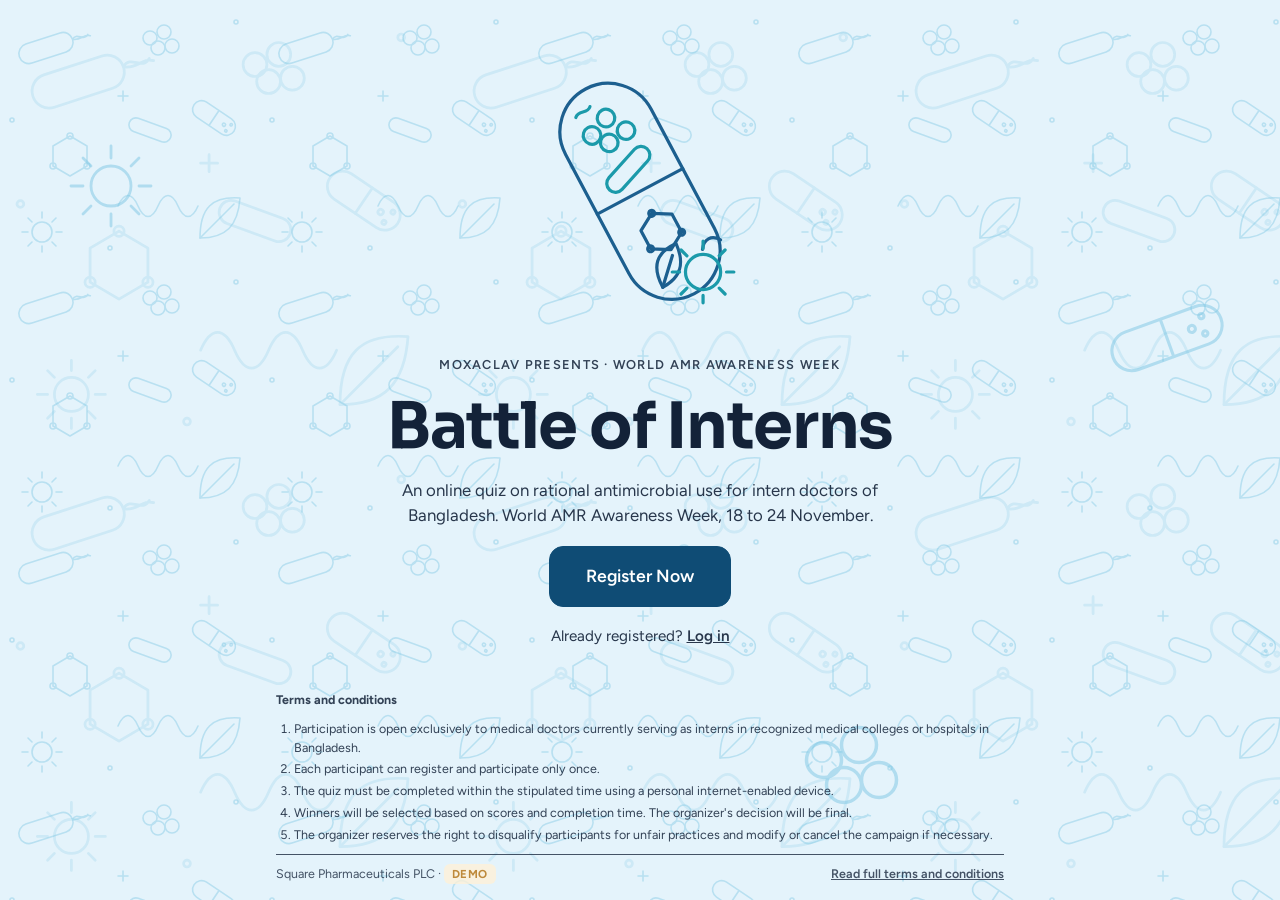
==== demo/battle-of-interns-demo.html @ b7316d2d "Portal v2: accounts with phone+password, splash screen with T&C, quiz open/schedule gating, study ma" ====
<!doctype html>
<html lang="en">
<head>
<meta charset="utf-8">
<meta name="viewport" content="width=device-width, initial-scale=1, viewport-fit=cover">
<meta name="robots" content="noindex">
<title>Battle of Interns (demo)</title>
<link rel="stylesheet" href="https://fonts.googleapis.com/css2?family=Sora:wght@600;700&family=Figtree:wght@400;500;600&display=swap">
<style>
/* Battle of Interns. Layout: one centred column (560px) for the quiz flow, a wider
   column (1100px) for admin. Clinical, quiet surfaces; one accent for actions. */
:root {
  --bg: #e4f3fb;
  --surface: #ffffff;
  --surface-2: #eaf2f8;
  --art: #7cc6e3;
  --art-2: #1c5f8f;
  --fg: #132238;
  --muted: #5d6b80;
  --line: #d3e0ea;
  --primary: #0f4c75;
  --primary-ink: #ffffff;
  --accent: #1b9aaa;
  --accent-soft: #dff4f6;
  --good: #1b7f4b;
  --good-soft: #e3f4ea;
  --warn: #b26a00;
  --warn-soft: #fff1d6;
  --bad: #b42323;
  --bad-soft: #fde8e8;
  --shadow: 0 1px 2px rgba(19, 34, 56, 0.06), 0 8px 24px rgba(19, 34, 56, 0.06);
  --font-display: "Sora", "Segoe UI", system-ui, sans-serif;
  --font-body: "Figtree", "Segoe UI", system-ui, sans-serif;
  --radius: 14px;
}
@media (prefers-color-scheme: dark) {
  :root:not([data-theme="light"]) {
    --bg: #0d1a26; --surface: #172131; --surface-2: #1f2b3d; --fg: #e7edf5; --muted: #9aa8bc; --art: #27516d; --art-2: #4fa3cf;
    --line: #2a3850; --primary: #3f8fc4; --primary-ink: #ffffff; --accent: #4fc3cf; --accent-soft: #15353b;
    --good: #4ccb86; --good-soft: #163626; --warn: #f0b24a; --warn-soft: #3a2a0d; --bad: #f08080; --bad-soft: #3d1a1a;
    --shadow: 0 1px 2px rgba(0,0,0,.4), 0 8px 24px rgba(0,0,0,.35);
    color-scheme: dark;
  }
}
:root[data-theme="dark"] {
  --bg: #0d1a26; --surface: #172131; --surface-2: #1f2b3d; --fg: #e7edf5; --muted: #9aa8bc; --art: #27516d; --art-2: #4fa3cf;
  --line: #2a3850; --primary: #3f8fc4; --primary-ink: #ffffff; --accent: #4fc3cf; --accent-soft: #15353b;
  --good: #4ccb86; --good-soft: #163626; --warn: #f0b24a; --warn-soft: #3a2a0d; --bad: #f08080; --bad-soft: #3d1a1a;
  --shadow: 0 1px 2px rgba(0,0,0,.4), 0 8px 24px rgba(0,0,0,.35);
  color-scheme: dark;
}

* { box-sizing: border-box; }
[hidden] { display: none !important; }
html, body { height: 100%; }
body {
  margin: 0; background: var(--bg); color: var(--fg);
  font-family: var(--font-body); font-size: 16px; line-height: 1.5;
  -webkit-font-smoothing: antialiased;
}
h1, h2, h3 { font-family: var(--font-display); line-height: 1.2; margin: 0; text-wrap: balance; letter-spacing: -0.01em; }
h1 { font-size: 1.75rem; font-weight: 700; }
h2 { font-size: 1.25rem; font-weight: 600; }
h3 { font-size: 1rem; font-weight: 600; }
p { margin: 0; }
a { color: var(--primary); }
button { font: inherit; }
:focus-visible { outline: 3px solid var(--accent); outline-offset: 2px; }
.num { font-variant-numeric: tabular-nums; }
.muted { color: var(--muted); }
.small { font-size: 0.875rem; }
.eyebrow { font-size: 0.75rem; text-transform: uppercase; letter-spacing: 0.08em; font-weight: 600; color: var(--muted); }

/* Background art: original line-art microbes and capsules, drifting slowly */
body.admin .bgart { opacity: .4; }
.bgart { position: fixed; inset: 0; z-index: 0; pointer-events: none; overflow: hidden; color: var(--art); }
.bgart > svg:first-child { width: 100%; height: 100%; display: block; }
.bgart .floater { position: absolute; width: 120px; height: 120px; opacity: .5; }
.bgart .f1 { left: 4%; top: 14%; }
.bgart .f2 { right: 3%; top: 32%; width: 150px; height: 100px; }
.bgart .f3 { left: 62%; top: 80%; width: 110px; height: 90px; }
.bgart .drift1 { animation: drift1 70s linear infinite; }
.bgart .drift2 { animation: drift2 110s linear infinite; transform-origin: 50% 50%; }
@keyframes drift1 { to { transform: translate(-260px, -260px); } }
@keyframes drift2 { from { transform: rotate(14deg) translate(0, 0); } to { transform: rotate(14deg) translate(442px, -442px); } }
.bgart .floater { animation: bob 9s ease-in-out infinite alternate; transform-origin: center; }
.bgart .floater.f2 { animation-duration: 13s; animation-delay: -4s; }
.bgart .floater.f3 { animation-duration: 11s; animation-delay: -7s; }
@keyframes bob { from { transform: translate(0, 0) rotate(-4deg); } to { transform: translate(14px, -22px) rotate(5deg); } }
@media (prefers-reduced-motion: reduce) { .bgart .drift1, .bgart .drift2, .bgart .floater { animation: none; } }
.topbar, .wrap, .footer, .toast, .modal-bg { position: relative; z-index: 1; }
.toast, .modal-bg { z-index: 50; }
.toast { position: fixed; }
.modal-bg { position: fixed; }

/* Shell */
.topbar {
  position: sticky;
  z-index: 5;
  background: color-mix(in srgb, var(--surface) 88%, transparent); backdrop-filter: blur(8px); -webkit-backdrop-filter: blur(8px); top: env(safe-area-inset-top, 0px); z-index: 5;
  background: var(--surface); border-bottom: 1px solid var(--line);
}
.topbar-in {
  max-width: 1100px; margin: 0 auto; padding: 12px 16px;
  display: flex; align-items: center; justify-content: space-between; gap: 12px;
}
.brand { display: flex; flex-direction: column; gap: 1px; min-width: 0; }
.brand-name { font-family: var(--font-display); font-weight: 700; font-size: 1.05rem; letter-spacing: -0.01em; }
.brand-sub { font-size: 0.72rem; color: var(--muted); letter-spacing: 0.06em; text-transform: uppercase; }
.topbar .pill { flex-shrink: 0; }
.wrap { max-width: 560px; margin: 0 auto; padding-block: 24px 48px; padding-inline: 16px; }
.wrap.wide { max-width: 1100px; }
.stack { display: flex; flex-direction: column; gap: 16px; }
.stack-sm { display: flex; flex-direction: column; gap: 8px; }
.row { display: flex; gap: 12px; align-items: center; flex-wrap: wrap; }
.row.between { justify-content: space-between; }
.row.end { justify-content: flex-end; }
.grow { flex: 1 1 auto; min-width: 0; }

.card { background: var(--surface); border: 1px solid var(--line); border-radius: var(--radius); padding: 20px; box-shadow: var(--shadow); }
.card.flat { box-shadow: none; }
.card.tint { background: var(--accent-soft); border-color: transparent; box-shadow: none; }

/* Buttons */
.btn {
  display: inline-flex; align-items: center; justify-content: center; gap: 8px;
  padding: 12px 18px; border-radius: 10px; border: 1px solid var(--line);
  background: var(--surface); color: var(--fg); font-weight: 600; cursor: pointer;
  text-decoration: none; min-height: 44px; transition: background .15s, transform .05s;
}
.btn:hover { background: var(--surface-2); }
.btn:active { transform: translateY(1px); }
.btn:disabled { opacity: .5; cursor: not-allowed; }
.btn.primary { background: var(--primary); border-color: var(--primary); color: var(--primary-ink); }
.btn.primary:hover { filter: brightness(1.08); background: var(--primary); }
.btn.danger { color: var(--bad); border-color: var(--bad); background: transparent; }
.btn.danger:hover { background: var(--bad-soft); }
.btn.ghost { border-color: transparent; background: transparent; }
.btn.ghost:hover { background: var(--surface-2); }
.btn.sm { padding: 7px 12px; min-height: 34px; font-size: 0.875rem; border-radius: 8px; }
.btn.block { width: 100%; }

/* Forms */
.field { display: flex; flex-direction: column; gap: 6px; }
.field label { font-weight: 600; font-size: 0.9rem; }
.field .hint { font-size: 0.8rem; color: var(--muted); }
.field .err { font-size: 0.8rem; color: var(--bad); }
.input, select.input, textarea.input {
  width: 100%; padding: 11px 12px; border-radius: 10px; border: 1px solid var(--line);
  background: var(--surface); color: var(--fg); font: inherit; min-height: 44px;
}
textarea.input { min-height: 88px; resize: vertical; }
.input:focus { border-color: var(--accent); outline: none; box-shadow: 0 0 0 3px var(--accent-soft); }
.field.invalid .input { border-color: var(--bad); }
.check { display: flex; gap: 10px; align-items: flex-start; font-size: 0.9rem; }
.check input { width: 18px; height: 18px; margin-top: 3px; flex-shrink: 0; }
.grid-2 { display: grid; grid-template-columns: repeat(2, minmax(0, 1fr)); gap: 12px; }
.grid-3 { display: grid; grid-template-columns: repeat(3, minmax(0, 1fr)); gap: 12px; }
.grid-4 { display: grid; grid-template-columns: repeat(4, minmax(0, 1fr)); gap: 12px; }
@media (max-width: 640px) { .grid-2, .grid-3, .grid-4 { grid-template-columns: 1fr 1fr; } .grid-2 { grid-template-columns: 1fr; } .card { padding: 16px; } }

/* Pills and alerts */
.pill { display: inline-flex; align-items: center; gap: 6px; padding: 4px 10px; border-radius: 999px; font-size: 0.78rem; font-weight: 600; background: var(--surface-2); color: var(--muted); white-space: nowrap; }
.pill.good { background: var(--good-soft); color: var(--good); }
.pill.warn { background: var(--warn-soft); color: var(--warn); }
.pill.bad { background: var(--bad-soft); color: var(--bad); }
.pill.accent { background: var(--accent-soft); color: var(--primary); }
.alert { padding: 12px 14px; border-radius: 10px; font-size: 0.9rem; border: 1px solid transparent; }
.alert.bad { background: var(--bad-soft); color: var(--bad); }
.alert.good { background: var(--good-soft); color: var(--good); }
.alert.warn { background: var(--warn-soft); color: var(--warn); }
.alert.info { background: var(--accent-soft); color: var(--fg); }

/* Welcome */
.hero { display: grid; grid-template-columns: 1fr 150px; gap: 16px; align-items: center; }
.hero-text { display: flex; flex-direction: column; gap: 10px; min-width: 0; }
.hero h1 { font-size: 2rem; }
.hero-art { width: 150px; max-width: 100%; color: var(--art-2); justify-self: end; }
.hero-art .acc { color: var(--accent); }
@media (max-width: 480px) { .hero { grid-template-columns: 1fr 104px; } .hero-art { width: 104px; } .hero h1 { font-size: 1.7rem; } }
.rules { display: grid; grid-template-columns: repeat(2, minmax(0, 1fr)); gap: 12px; }
.rule { background: var(--surface); border: 1px solid var(--line); border-radius: var(--radius); padding: 16px; display: flex; flex-direction: column; gap: 10px; box-shadow: var(--shadow); }
.rule b { font-family: var(--font-display); font-size: 0.95rem; }
.rule p { font-size: 0.85rem; color: var(--muted); line-height: 1.4; }
.rule-ic { width: 44px; height: 44px; border-radius: 12px; background: var(--accent-soft); color: var(--primary); display: grid; place-items: center; font-family: var(--font-display); font-weight: 700; font-size: 1rem; }
.rule-ic svg { width: 24px; height: 24px; }
@media (max-width: 360px) { .rules { grid-template-columns: 1fr; } }

/* Quiz */
.quiz-head { display: flex; align-items: center; justify-content: space-between; gap: 12px; }
.timer { font-family: var(--font-display); font-weight: 700; font-size: 1.5rem; letter-spacing: 0.02em; display: inline-flex; align-items: center; gap: 8px; }
.timer.warn { color: var(--warn); }
.timer.bad { color: var(--bad); }
.timer-dot { width: 8px; height: 8px; border-radius: 50%; background: currentColor; animation: blink 1s steps(2) infinite; }
@keyframes blink { 50% { opacity: 0.25; } }
@media (prefers-reduced-motion: reduce) { .timer-dot { animation: none; } }
.progress { height: 8px; border-radius: 999px; background: color-mix(in srgb, var(--surface) 70%, var(--line)); overflow: hidden; display: flex; }
.progress > i { display: block; height: 100%; background: var(--accent); width: 0; transition: width .3s; }
.progress > i.skip { background: var(--warn); opacity: .75; }
.progress-meta { display: flex; justify-content: space-between; font-size: 0.8rem; color: var(--muted); }
.qtext { font-size: 1.1rem; font-weight: 600; line-height: 1.45; }
.options { display: grid; gap: 10px; }
.opt {
  display: grid; grid-template-columns: 32px 1fr; gap: 12px; align-items: center; text-align: left;
  width: 100%; padding: 12px 14px; border-radius: 12px; border: 1.5px solid var(--line);
  background: var(--surface); color: var(--fg); cursor: pointer; font: inherit; line-height: 1.4;
}
.opt:hover { border-color: var(--accent); background: var(--accent-soft); }
.opt .key { width: 32px; height: 32px; border-radius: 8px; background: var(--surface-2); display: grid; place-items: center; font-family: var(--font-display); font-weight: 700; font-size: 0.85rem; }
.opt.selected { border-color: var(--primary); background: var(--accent-soft); }
.opt.selected .key { background: var(--primary); color: var(--primary-ink); }
.opt.correct { border-color: var(--good); background: var(--good-soft); }
.opt.correct .key { background: var(--good); color: #fff; }
.opt.wrong { border-color: var(--bad); background: var(--bad-soft); }
.opt.wrong .key { background: var(--bad); color: #fff; }
.opt[disabled] { cursor: default; }
.qnav { display: flex; gap: 10px; }
.qnav .btn { flex: 1; }

/* Result */
.score-tile { display: grid; grid-template-columns: auto 1fr; gap: 18px; align-items: center; }
.score-big { font-family: var(--font-display); font-size: 3rem; font-weight: 700; line-height: 1; }
.score-big small { font-size: 1.1rem; color: var(--muted); font-weight: 600; }
.stat-row { display: grid; grid-template-columns: repeat(4, 1fr); gap: 8px; }
.stat { background: var(--surface-2); border-radius: 10px; padding: 10px 4px; text-align: center; min-width: 0; }
.stat b { display: block; font-family: var(--font-display); font-size: 1.1rem; }
.stat span { font-size: 0.72rem; color: var(--muted); text-transform: uppercase; letter-spacing: 0.05em; }
.review { display: grid; gap: 12px; }
.review-item { border-left: 3px solid var(--bad); padding-left: 14px; display: grid; gap: 8px; }
.review-item.ok { border-left-color: var(--good); }
.review-item .explain { background: var(--surface-2); border-radius: 10px; padding: 10px 12px; font-size: 0.9rem; }
.tabs { display: flex; gap: 4px; border-bottom: 1px solid var(--line); overflow-x: auto; }
#addInst { flex-wrap: nowrap; }
.tab { padding: 10px 14px; border: 0; background: transparent; color: var(--muted); font-weight: 600; cursor: pointer; border-bottom: 2px solid transparent; margin-bottom: -1px; white-space: nowrap; }
.tab.active { color: var(--primary); border-bottom-color: var(--primary); }

/* Leaderboard */
.board { display: grid; gap: 6px; }
.board-row { display: grid; grid-template-columns: 40px 1fr auto; gap: 12px; align-items: center; padding: 10px 12px; border-radius: 10px; background: var(--surface); border: 1px solid var(--line); }
.board-row.me { border-color: var(--primary); background: var(--accent-soft); }
.board-row .rank { font-family: var(--font-display); font-weight: 700; color: var(--muted); }
.board-row.top .rank { color: var(--warn); }
.board-row .who { min-width: 0; }
.board-row .who b { display: block; overflow: hidden; text-overflow: ellipsis; white-space: nowrap; }
.board-row .who span { font-size: 0.78rem; color: var(--muted); }
.board-row .sc { text-align: right; }
.board-row .sc b { font-family: var(--font-display); font-size: 1.1rem; display: block; }
.board-row .sc span { font-size: 0.75rem; color: var(--muted); }

/* Tables (admin) */
.table-wrap { overflow-x: auto; border: 1px solid var(--line); border-radius: 10px; background: var(--surface); }
table { width: 100%; border-collapse: collapse; font-size: 0.875rem; }
th, td { padding: 10px 12px; text-align: left; border-bottom: 1px solid var(--line); vertical-align: top; }
th { font-size: 0.72rem; text-transform: uppercase; letter-spacing: 0.06em; color: var(--muted); background: var(--surface-2); white-space: nowrap; }
tr:last-child td { border-bottom: 0; }
td.actions { white-space: nowrap; }
.bar { height: 6px; background: var(--surface-2); border-radius: 999px; overflow: hidden; min-width: 80px; }
.bar > i { display: block; height: 100%; background: var(--good); }
.bar.low > i { background: var(--bad); }
.bar.mid > i { background: var(--warn); }
.kpi { background: var(--surface); border: 1px solid var(--line); border-radius: 12px; padding: 14px 16px; }
.kpi b { font-family: var(--font-display); font-size: 1.6rem; display: block; }
.kpi span { font-size: 0.78rem; color: var(--muted); }

/* Modal (in-page confirm) */
.modal-bg { position: fixed; inset: 0; background: rgba(10, 18, 30, 0.55); display: grid; place-items: center; z-index: 50; padding: 16px; }
.modal { background: var(--surface); border-radius: 16px; padding: 22px; max-width: 420px; width: 100%; box-shadow: var(--shadow); display: grid; gap: 14px; }
.toast { position: fixed; left: 50%; bottom: calc(20px + env(safe-area-inset-bottom, 0px)); transform: translateX(-50%); background: var(--fg); color: var(--bg); padding: 10px 16px; border-radius: 10px; font-size: 0.9rem; z-index: 60; max-width: calc(100% - 32px); }

.footer { text-align: center; font-size: 0.78rem; color: var(--muted); padding-top: 24px; }
.footer a { color: var(--muted); }
.demo-badge { font-size: 0.72rem; font-weight: 700; padding: 3px 8px; border-radius: 6px; background: var(--warn-soft); color: var(--warn); letter-spacing: .04em; }

/* ---------- Splash ---------- */
.splash { position: relative; min-height: calc(100vh - 0px); min-height: 100dvh; display: flex; flex-direction: column; color: var(--fg); }
.splash-bg { position: absolute; inset: 0; background-size: cover; background-position: center; z-index: 0; }
.splash-bg.has-image::after { content: ""; position: absolute; inset: 0; background: linear-gradient(180deg, rgba(8, 24, 40, 0.25) 0%, rgba(8, 24, 40, 0.62) 60%, rgba(8, 24, 40, 0.92) 100%); }
.splash.has-image { color: #ffffff; }
.splash-body { position: relative; z-index: 1; flex: 1; display: flex; flex-direction: column; justify-content: center; align-items: center; text-align: center; padding: 48px 16px 24px; gap: 18px; }
.splash-kicker { font-size: 0.8rem; letter-spacing: 0.1em; text-transform: uppercase; font-weight: 600; opacity: 0.85; }
.splash h1 { font-size: clamp(2.4rem, 8vw, 4rem); letter-spacing: -0.02em; line-height: 1.05; max-width: 14ch; }
.splash-sub { max-width: 44ch; opacity: 0.9; font-size: 1.05rem; }
.splash .btn.hero-cta { padding: 16px 36px; font-size: 1.1rem; border-radius: 14px; }
.splash.has-image .btn.hero-cta { background: #ffffff; color: #0f4c75; border-color: #ffffff; }
.splash-login { font-size: 0.95rem; opacity: 0.9; }
.splash-login a { color: inherit; font-weight: 600; }
.splash-art { width: min(220px, 50vw); color: var(--art-2); }
.splash.has-image .splash-art { color: #ffffff; opacity: 0.9; }
.splash-foot { position: relative; z-index: 1; padding: 16px 16px calc(16px + env(safe-area-inset-bottom, 0px)); font-size: 0.78rem; opacity: 0.85; display: grid; gap: 10px; max-width: 760px; margin: 0 auto; width: 100%; }
.splash-foot ol { margin: 0; padding-left: 18px; display: grid; gap: 3px; }
.splash-foot a { color: inherit; font-weight: 600; }
.splash-foot .foot-row { display: flex; justify-content: space-between; gap: 12px; flex-wrap: wrap; border-top: 1px solid currentColor; padding-top: 10px; opacity: 0.9; }

/* ---------- Banners ---------- */
.banner-top { position: relative; z-index: 1; max-width: 1100px; margin: 12px auto 0; padding-inline: 16px; }
.banner-top img { display: block; width: 100%; height: auto; border-radius: 12px; box-shadow: var(--shadow); }
.popup-bg { position: fixed; inset: 0; background: rgba(8, 18, 30, 0.7); z-index: 70; display: grid; place-items: center; padding: 16px; }
.popup { position: relative; max-width: 560px; width: 100%; }
.popup img { display: block; width: 100%; height: auto; border-radius: 16px; box-shadow: 0 20px 60px rgba(0,0,0,.45); }
.popup-close { position: absolute; top: -12px; right: -12px; width: 40px; height: 40px; border-radius: 50%; border: 0; background: #ffffff; color: #132238; font-size: 1.3rem; font-weight: 700; cursor: pointer; box-shadow: 0 4px 14px rgba(0,0,0,.35); display: grid; place-items: center; }
.popup-timer { position: absolute; left: 12px; bottom: 12px; font-size: 0.72rem; background: rgba(0,0,0,.55); color: #fff; padding: 3px 8px; border-radius: 999px; }

/* ---------- Home / dashboard ---------- */
.home-head { display: flex; justify-content: space-between; align-items: flex-start; gap: 12px; }
.home-head h1 { font-size: 1.6rem; }
.quiz-card { display: grid; gap: 14px; }
.quiz-card .state { display: flex; align-items: center; gap: 10px; }
.state-dot { width: 10px; height: 10px; border-radius: 50%; background: var(--muted); flex-shrink: 0; }
.state-dot.open { background: var(--good); box-shadow: 0 0 0 4px var(--good-soft); }
.state-dot.scheduled { background: var(--warn); }
.state-dot.closed { background: var(--bad); }
.countdown { display: flex; gap: 8px; }
.countdown .cd { background: var(--surface-2); border-radius: 10px; padding: 8px 10px; min-width: 62px; text-align: center; }
.countdown .cd b { display: block; font-family: var(--font-display); font-size: 1.4rem; line-height: 1.1; }
.countdown .cd span { font-size: 0.68rem; text-transform: uppercase; letter-spacing: 0.06em; color: var(--muted); }
.materials { display: grid; gap: 10px; }
.material { display: grid; grid-template-columns: 44px 1fr auto; gap: 12px; align-items: center; padding: 12px 14px; border-radius: 12px; background: var(--surface); border: 1px solid var(--line); text-decoration: none; color: inherit; }
.material:hover { border-color: var(--accent); }
.material .ic { width: 44px; height: 44px; border-radius: 10px; display: grid; place-items: center; font-family: var(--font-display); font-weight: 700; font-size: 0.7rem; letter-spacing: 0.04em; background: var(--accent-soft); color: var(--primary); }
.material .ic.pdf { background: var(--bad-soft); color: var(--bad); }
.material .ic.xlsx, .material .ic.xls { background: var(--good-soft); color: var(--good); }
.material .t { min-width: 0; }
.material .t b { display: block; font-size: 0.95rem; line-height: 1.3; }
.material .t span { font-size: 0.8rem; color: var(--muted); display: block; }
.material .go { font-size: 0.8rem; color: var(--primary); font-weight: 600; white-space: nowrap; }
.terms-body { white-space: pre-line; font-size: 0.92rem; line-height: 1.55; }
.pw-wrap { position: relative; }
.pw-wrap .input { padding-right: 64px; }
.pw-toggle { position: absolute; right: 8px; top: 50%; transform: translateY(-50%); border: 0; background: transparent; color: var(--primary); font-weight: 600; font-size: 0.8rem; cursor: pointer; padding: 6px; }
.img-preview { max-width: 100%; max-height: 160px; border-radius: 10px; border: 1px solid var(--line); display: block; }
.radio-row { display: flex; gap: 16px; flex-wrap: wrap; }
.radio-row label { display: flex; gap: 8px; align-items: center; font-size: 0.92rem; }
.drag-handle { cursor: grab; color: var(--muted); user-select: none; }
.mono { font-family: ui-monospace, SFMono-Regular, Menlo, monospace; font-size: 0.85em; }
.user-chip { display: flex; gap: 8px; align-items: center; flex-wrap: nowrap; flex-shrink: 0; }
@media (max-width: 480px) { .user-chip .pill { display: none; } }

</style>
</head>
<body>
<div id="app"><main class="wrap"><div class="card"><p class="muted">Loading the quiz...</p></div></main></div>
<script>window.BOI_ASSET_BASE = "https://squaregroupdm.github.io/BattleofInterns/public/";window.BOI_SEED_QUESTIONS = [{"text": "Amoxicillin belongs to which WHO AWaRe group?", "options": {"A": "Watch", "B": "Access", "C": "Reserve", "D": "Not recommended"}, "correct": "B", "explanation": "Amoxicillin (penicillin, ATC J01CA04) is an Access antibiotic: wide activity against common pathogens with low resistance potential.\n\nReference: WHO AWaRe classification 2023 (WHO-MHP-HPS-EML-2023.04 xlsx), sheet 'AWaRe classification 2023'; Bangladesh STG on Antibiotic Use in Common Infectious Diseases, v1.0 (DGHS, 2021), Annex 2 (Access list).", "topic": "AWaRe classification"}, {"text": "Flucloxacillin is classified in which AWaRe group?", "options": {"A": "Access", "B": "Watch", "C": "Reserve", "D": "Not recommended"}, "correct": "A", "explanation": "Flucloxacillin is an Access penicillin, listed as a therapeutic alternative to cloxacillin.\n\nReference: WHO AWaRe classification 2023 (WHO-MHP-HPS-EML-2023.04 xlsx), sheet 'Access'; Bangladesh STG on Antibiotic Use in Common Infectious Diseases, v1.0 (DGHS, 2021), Annex 2 (Access list, no. 14).", "topic": "AWaRe classification"}, {"text": "Amoxicillin/clavulanic acid (co-amoxiclav) is best described as:", "options": {"A": "A penicillin in the Watch group", "B": "A cephalosporin in the Access group", "C": "A beta-lactam/beta-lactamase-inhibitor combination in the Reserve group", "D": "A beta-lactam/beta-lactamase-inhibitor combination in the Access group"}, "correct": "D", "explanation": "Co-amoxiclav (J01CR02) is a beta-lactam/beta-lactamase-inhibitor combination and is an Access antibiotic.\n\nReference: WHO AWaRe classification 2023 (WHO-MHP-HPS-EML-2023.04 xlsx), sheet 'AWaRe classification 2023'; Bangladesh STG on Antibiotic Use in Common Infectious Diseases, v1.0 (DGHS, 2021), Annex 2 (Access list, no. 3).", "topic": "AWaRe classification"}, {"text": "Which AWaRe group should be protected as 'last-resort' options for confirmed or suspected multidrug-resistant infections?", "options": {"A": "Access", "B": "Reserve", "C": "Watch", "D": "Not recommended"}, "correct": "B", "explanation": "Reserve antibiotics (e.g. linezolid, colistin, tigecycline) are kept for MDR organisms when alternatives have failed or are unsuitable.\n\nReference: WHO Practical Toolkit: AMS Programmes in Health-care Facilities in LMICs (2019), Figure 11 (Section 4.7); Bangladesh STG on Antibiotic Use in Common Infectious Diseases, v1.0 (DGHS, 2021), Annex 2.", "topic": "AWaRe classification"}, {"text": "Which is a brand name of Amoxicillin + Clavulanic Acid combination preparation?", "options": {"A": "Moxacil", "B": "Moxaclav", "C": "Phylopen", "D": "Cefotil Plus"}, "correct": "B", "explanation": "", "topic": "Brand Name"}, {"text": "In which of the following scenarios is Co-amoxiclav (Amoxicillin + Clavulanate) clinically preferred over Amoxicillin alone?", "options": {"A": "First-line therapy for mild community-acquired pneumonia without comorbidities", "B": "Empiric treatment of acute bacterial sinusitis when beta-lactamase producing pathogens (H. influenzae / M. catarrhalis) are suspected", "C": "Uncomplicated streptococcal pharyngitis", "D": "Prophylaxis for uncomplicated acute viral cough"}, "correct": "B", "explanation": "\n\nReference: WHO AWaRe Book 2022 (Chapter 7, p. 71): Addition of clavulanic acid restores activity against beta-lactamase producing organisms like H. influenzae and M. catarrhalis.", "topic": "Co-amoxiclav vs Amoxicillin"}, {"text": "Which antibacterial fixed-dose combination is scientifically justified and listed in the national and WHO Essential Medicines Lists?", "options": {"A": "Amoxicillin + clavulanic acid", "B": "Cefuroxime + clavulanic acid", "C": "Amoxicillin + flucloxacillin", "D": "Cefixime + linezolid"}, "correct": "A", "explanation": "The STG names amoxicillin-clavulanic acid as a justified FDC; cefuroxime-clavulanic acid is called unjustified polypharmacy.\n\nReference: Bangladesh STG on Antibiotic Use in Common Infectious Diseases, v1.0 (DGHS, 2021), Section 2.4; WHO AWaRe classification 2023 (WHO-MHP-HPS-EML-2023.04 xlsx), sheet 'Not recommended'.", "topic": "Rational use"}, {"text": "When selecting empiric therapy for acute bacterial rhinosinusitis where beta-lactamase producing pathogens (Haemophilus influenzae or Moraxella catarrhalis) are suspected, why is Amoxicillin-Clavulanate (Co-amoxiclav) clinically preferred over Amoxicillin alone?", "options": {"A": "The addition of clavulanic acid inhibits beta-lactamase enzymes, successfully restoring and broadening antibacterial activity against resistant strains.", "B": "Clavulanic acid acts as a potent antitussive agent that suppresses uncomplicated viral upper respiratory cough.", "C": "Co-amoxiclav belongs to the Reserve group, making it the required first-line agent for mild outpatient pharyngitis.", "D": "It completely eliminates the need for renal function dose adjustments in elderly patients."}, "correct": "A", "explanation": "The addition of clavulanic acid (a beta-lactamase inhibitor) protects amoxicillin from degradation by beta-lactamase-producing organisms, rendering it clinically effective against resistant respiratory pathogens like H. influenzae.\n\nReference: WHO AWaRe Antibiotic Book 2022 (Chapter 7, p. 71); Bangladesh STG on Antibiotic Use in Common Infectious Diseases, v1.0 (DGHS, 2021).", "topic": "Stewardship"}, {"text": "Why is it essential to instruct patients/caregivers to refrigerate oral reconstitutions of Co-amoxiclav (Amoxicillin + Clavulanic acid) suspension in warm tropical climates like Bangladesh?", "options": {"A": "Amoxicillin precipitates rapidly at room temperature", "B": "Clavulanic acid rapidly degrades at ambient temperatures", "C": "Refrigeration prevents gastric irritation", "D": "Refrigeration changes the color to signal active dose"}, "correct": "B", "explanation": "WHO AWaRe Book 2022 (p. 45, 61): Clavulanic acid is thermally unstable and rapidly metabolizes/degrades in high ambient temperatures.\n\nReference: National AMR Surveillance in Bangladesh 2016-2023, 'Antibiotic use' summary and Figure 58 (AWaRe distribution).", "topic": "Co-amoxiclav Storage"}, {"text": "What is the standard adult dose of linezolid (IV or oral) with normal renal function?", "options": {"A": "600 mg every 12 hours", "B": "300 mg every 12 hours", "C": "600 mg every 6 hours", "D": "1 g every 12 hours"}, "correct": "A", "explanation": "Adults receive linezolid 600 mg q12h by IV or oral route.\n\nReference: WHO AWaRe Antibiotic Book, Web Annex (Infographics), p.150 (Linezolid); Bangladesh STG on Antibiotic Use in Common Infectious Diseases, v1.0 (DGHS, 2021), Table 6.1 (Reserve: linezolid 600 mg IV 12 hourly).", "topic": "Dose - linezolid"}, {"text": "Which statement about linezolid dosing in renal impairment is correct?", "options": {"A": "Reduce the dose by 50% if CrCl is below 50 mL/min", "B": "No dose adjustment is needed", "C": "Give the same dose but only once daily", "D": "It is contraindicated in renal impairment"}, "correct": "B", "explanation": "Linezolid needs no renal dose adjustment, which is why it is an option in MRSA infection with severe renal impairment.\n\nReference: WHO AWaRe Antibiotic Book, Web Annex (Infographics), p.150 (Linezolid).", "topic": "Dose - linezolid"}, {"text": "Which statement about the route of administration of linezolid is correct?", "options": {"A": "It must be given IV for at least 7 days before oral switch", "B": "Oral absorption is poor so only IV is effective", "C": "Oral treatment can be started from the beginning because oral bioavailability is high", "D": "The oral form is only for children"}, "correct": "C", "explanation": "High oral bioavailability allows initiation with oral therapy as an alternative to IV (tablets 400/600 mg; IV 2 mg/mL).\n\nReference: WHO AWaRe Antibiotic Book, Web Annex (Infographics), p.150 (Linezolid).", "topic": "Dose - linezolid"}, {"text": "Why Penicillin manufacturers require dedicated Penicillin Manufacturing Unit?", "options": {"A": "To manufacture quality products", "B": "For better product appearance", "C": "To prevent cross contamination", "D": "A & C"}, "correct": "D", "explanation": "", "topic": "Moxaclav"}, {"text": "Which oral amoxicillin dose is listed for adults with mild-to-moderate community-acquired pneumonia in the WHO AWaRe book?", "options": {"A": "250 mg every 12 hours", "B": "500 mg once daily", "C": "2 g every 6 hours", "D": "1 g every 8 hours"}, "correct": "D", "explanation": "AWaRe book lists amoxicillin 1 g q8h orally for mild-to-moderate CAP (normal renal function).\n\nReference: WHO AWaRe Antibiotic Book, Web Annex (Infographics), Community-acquired pneumonia, pp.39-40.", "topic": "Dose - amoxicillin"}, {"text": "Pregnancy category of Amoxicillin + Clavulanic Acid is", "options": {"A": "A", "B": "B", "C": "C", "D": "X"}, "correct": "C", "explanation": "", "topic": "Moxaclav"}, {"text": "In the Bangladesh STG, what is the IV co-amoxiclav dose for severe adult pneumonia?", "options": {"A": "1.2 g IV every 8 hours", "B": "1.2 g IV every 24 hours", "C": "300 mg IV every 8 hours", "D": "2.4 g IV every 12 hours"}, "correct": "A", "explanation": "Severe CAP: co-amoxiclav 1.2 g IV 8-hourly plus clarithromycin 500 mg IV 12-hourly (AWaRe book: 1 g + 200 mg IV q8h).\n\nReference: Bangladesh STG on Antibiotic Use in Common Infectious Diseases, v1.0 (DGHS, 2021), Table 6.1 (Pneumonia, adult); WHO AWaRe Antibiotic Book, Web Annex (Infographics), CAP pp.39-42.", "topic": "Dose - co-amoxiclav"}, {"text": "What oral flucloxacillin dose does the Bangladesh STG recommend for superficial soft tissue infection/cellulitis in adults?", "options": {"A": "500 mg every 24 hours", "B": "2 g every 6 hours orally", "C": "250 mg every 12 hours", "D": "500 mg every 6 hours"}, "correct": "D", "explanation": "Flucloxacillin 500 mg orally 6-hourly (7 days), an Access, narrow-spectrum anti-staphylococcal choice.\n\nReference: Bangladesh STG on Antibiotic Use in Common Infectious Diseases, v1.0 (DGHS, 2021), Table 13.7 (Soft tissue infection/Cellulitis).", "topic": "Dose - flucloxacillin"}, {"text": "Which of the following conditions is the main clinical indication for prescribing oral or intravenous Flucloxacillin?", "options": {"A": "Suspected Staphylococcal skin and soft tissue infections (e.g., boils, impetigo, cellulitis)", "B": "Typhoid fever caused by Salmonella Typhi", "C": "Urinary tract infection caused by Escherichia coli", "D": "Cholera diarrhea"}, "correct": "A", "explanation": "\n\nReference: Bangladesh STG 2021 (p. 56, 59) & WHO AWaRe Book: Flucloxacillin is an isoxazolyl penicillin specifically targeted against Methicillin-Susceptible Staphylococcus aureus (MSSA).", "topic": "Flucloxacillin Indications"}, {"text": "A 40-year-old adult patient is prescribed oral Co-amoxiclav (Amoxicillin + Clavulanic Acid) for a moderate soft tissue infection. What is the standard adult oral dose and frequency?", "options": {"A": "250 mg once daily", "B": "625 mg (500/125 mg) 8-hourly Or 1 g (875/125 mg) 12-hourly", "C": "100 mg 6-hourly", "D": "2 g every 4 hours"}, "correct": "B", "explanation": "Bangladesh STG 2021 (p. 25, 59) & WHO AWaRe Guidelines: Standard adult oral Co-amoxiclav is 500/125 mg TDS (8-hourly) or 875/125 mg BD (12-hourly).\n\nReference: Bangladesh STG on Antibiotic Use in Common Infectious Diseases, v1.0 (DGHS, 2021), Table 8.1 (Acute Endocarditis).", "topic": "Co-amoxiclav Adult Dosing"}, {"text": "Which antibiotic is the preferred treatment for infected bite wounds, and why?", "options": {"A": "Amoxicillin alone, because it is cheapest", "B": "Flucloxacillin, because it covers anaerobes", "C": "Co-amoxiclav, because it covers anaerobes as well as skin flora", "D": "Linezolid, because it covers all bite pathogens"}, "correct": "C", "explanation": "Bite wounds involve oral anaerobes, so co-amoxiclav 500/125 mg q8h is preferred (flucloxacillin and amoxicillin alone lack full cover).\n\nReference: WHO AWaRe Antibiotic Book, Web Annex (Infographics), Wound and bite-related infections, pp.57-58.", "topic": "Clinical use"}, {"text": "For a mild, non-bite skin infection, which choice is preferred from a stewardship view over co-amoxiclav?", "options": {"A": "Ceftriaxone", "B": "Flucloxacillin (narrow-spectrum anti-staphylococcal penicillin)", "C": "Linezolid", "D": "Meropenem"}, "correct": "B", "explanation": "Cloxacillin/flucloxacillin (and cefalexin) have narrower spectra than co-amoxiclav and work well in mild SSTI, so they are preferred.\n\nReference: WHO AWaRe Antibiotic Book, Web Annex (Infographics), Wound infections pp.57-58 and SSTI pp.49-52; WHO AWaRe classification 2023 (WHO-MHP-HPS-EML-2023.04 xlsx), flucloxacillin = therapeutic alternative to cloxacillin.", "topic": "Stewardship"}, {"text": "Why is Clavulanic Acid combined with Amoxicillin in Co-amoxiclav preparations?", "options": {"A": "To reduce the renal excretion of amoxicillin", "B": "To inhibit beta-lactamase enzymes produced by bacteria, restoring amoxicillin's activity", "C": "To provide direct antifungal activity", "D": "To eliminate the need for refrigeration of oral suspensions"}, "correct": "B", "explanation": "WHO AWaRe Guidelines & Bangladesh STG 2021: Clavulanic acid is a beta-lactamase inhibitor that protects amoxicillin from degradation by beta-lactamase-producing organisms.", "topic": "Co-amoxiclav Indications"}, {"text": "Which is an appropriate use of linezolid?", "options": {"A": "Uncomplicated pharyngitis in an outpatient", "B": "Empirical treatment of simple cystitis", "C": "Gram-negative sepsis", "D": "MRSA infection in a patient with vancomycin hypersensitivity"}, "correct": "D", "explanation": "Targeted use: MRSA with severe renal impairment, vancomycin hypersensitivity, or need for oral therapy; VRE/VRSA; XDR-TB. Using it for simple OPD infections is irrational.\n\nReference: WHO AWaRe Antibiotic Book, Web Annex (Infographics), p.150 (Targeted treatment); National AMR Surveillance in Bangladesh 2016-2023, Reserve drug use in OPD (Table 14).", "topic": "Clinical use"}, {"text": "A ward patient was started on IV co-amoxiclav and is improving at 48-72 hours. What do stewardship principles advise?", "options": {"A": "Continue unchanged for 14 days", "B": "Review the therapy and switch IV to oral or narrow the spectrum if culture and clinical status allow", "C": "Stop all antibiotics automatically", "D": "Escalate to meropenem"}, "correct": "B", "explanation": "Hospital antibiotics should be reviewed at 48-72 hours, with early IV-to-oral switch and de-escalation.\n\nReference: WHO Practical Toolkit: AMS Programmes in Health-care Facilities in LMICs (2019), AMS competencies table (PDF p.71).", "topic": "Stewardship"}, {"text": "A 35-year-old male presents with severe dental abscess with facial swelling, trismus (inability to open mouth), and high fever (38.5°C). After performing surgical drainage/extraction, which oral antibiotic option is appropriate according to AWaRe guidelines?", "options": {"A": "Oral Ciprofloxacin", "B": "Oral Amoxicillin", "C": "Oral Linezolid", "D": "Oral Meropenem"}, "correct": "B", "explanation": "WHO AWaRe Book 2022 (Chapter 8, p. 93): For spreading dental infections with systemic features, Access group penicillins (Amoxicillin or Phenoxymethylpenicillin) are first-line adjuncts to surgical drainage.\n\nReference: Bangladesh STG on Antibiotic Use in Common Infectious Diseases, v1.0 (DGHS, 2021), Table 8.1; National AMR Surveillance in Bangladesh 2016-2023, Conclusions (MRSA 70%).", "topic": "Co-amoxiclav Dental Indications"}];window.BOI_SEED_INSTITUTIONS = ["Ad-din Akij Medical College, Khulna", "Ad-din Sakina Medical College, Jashore", "Ad-din Women's Medical College, Dhaka", "Ahsania Mission Medical College, Dhaka", "Aichi Medical College, Dhaka", "Anwer Khan Modern Medical College, Dhaka", "Armed Forces Medical College, Dhaka", "Army Medical College, Bogura", "Army Medical College, Chattogram", "Army Medical College, Cumilla", "Army Medical College, Jashore", "Army Medical College, Rangpur", "Asgar Ali Medical College, Dhaka", "Ashiyan Medical College, Dhaka", "Bangladesh Medical College, Dhaka", "Barind Medical College, Rajshahi", "Bashundhara Ad-din Medical College, Dhaka", "BGC Trust Medical College, Chattogram", "Bikrampur Bhuiyan's Medical College, Munshiganj", "Brahmanbaria Medical College, Brahmanbaria", "Central Medical College, Cumilla", "Chandpur Medical College, Chandpur", "Chattagram International Medical College, Chattogram", "Chattagram Maa-O-Shishu Hospital Medical College, Chattogram", "Chittagong Medical College, Chattogram", "City Medical College, Gazipur", "Community Based Medical College, Mymensingh", "Cox's Bazar Medical College, Cox's Bazar", "Cumilla Medical College, Cumilla", "Delta Medical College, Dhaka", "Dhaka Central International Medical College, Dhaka", "Dhaka Community Medical College, Dhaka", "Dhaka Medical College, Dhaka", "Dhaka National Medical College, Dhaka", "Diabetic Association Medical College, Faridpur", "Dinajpur Medical College, Dinajpur", "Dr. Sirajul Islam Medical College, Dhaka", "East West Medical College, Dhaka", "Eastern Medical College, Cumilla", "Enam Medical College and Hospital, Savar", "Faridpur Medical College, Faridpur", "Gazi Medical College, Khulna", "Gonoshasthaya Samaj Vittik Medical College, Savar", "Gopalganj Medical College, Gopalganj", "Green Life Medical College, Dhaka", "Habiganj Medical College, Habiganj", "Holy Family Red Crescent Medical College, Dhaka", "Ibn Sina Medical College, Dhaka", "Ibrahim Medical College, Dhaka", "Institute of Applied Health Sciences (USTC), Chattogram", "International Medical College, Gazipur", "Islami Bank Medical College, Rajshahi", "Jahurul Islam Medical College, Kishoreganj", "Jalalabad Ragib-Rabeya Medical College, Sylhet", "Jamalpur Medical College, Jamalpur", "Jashore Medical College, Jashore", "Khulna City Medical College, Khulna", "Khulna Medical College, Khulna", "Khwaja Yunus Ali Medical College, Sirajganj", "Kumudini Women's Medical College, Tangail", "Kushtia Medical College, Kushtia", "Magura Medical College, Magura", "Mainamoti Medical College, Cumilla", "Manikganj Medical College, Manikganj", "Marine City Medical College, Chattogram", "Marks Medical College, Dhaka", "Medical College for Women and Hospital, Dhaka", "MH Samorita Medical College, Dhaka", "Monno Medical College, Manikganj", "Monowara Sikder Medical College, Shariatpur", "Mugda Medical College, Dhaka", "Mymensingh Medical College, Mymensingh", "Naogaon Medical College, Naogaon", "Navy Medical College, Chattogram", "Netrokona Medical College, Netrokona", "Nilphamari Medical College, Nilphamari", "Noakhali Medical College, Noakhali", "North Bengal Medical College, Sirajganj", "North East Medical College, Sylhet", "Pabna Medical College, Pabna", "Parkview Medical College, Sylhet", "Patuakhali Medical College, Patuakhali", "Popular Medical College, Dhaka", "President Abdul Hamid Medical College, Kishoreganj", "Prime Medical College, Rangpur", "Rajshahi Medical College, Rajshahi", "Rangamati Medical College, Rangamati", "Rangpur Community Medical College, Rangpur", "Rangpur Medical College, Rangpur", "Satkhira Medical College, Satkhira", "Shahabuddin Medical College, Dhaka", "Shaheed Monsur Ali Medical College, Dhaka", "Shaheed Suhrawardy Medical College, Dhaka", "Shaheed Tajuddin Ahmad Medical College, Gazipur", "Shaheed Ziaur Rahman Medical College, Bogura", "Shahid Syed Nazrul Islam Medical College, Kishoreganj", "Sher-e-Bangla Medical College, Barishal", "Sir Salimullah Medical College, Dhaka", "Sirajganj Medical College, Sirajganj", "South Apollo Medical College, Barishal", "Southern Medical College, Chattogram", "Sunamganj Medical College, Sunamganj", "Sylhet MAG Osmani Medical College, Sylhet", "Sylhet Women's Medical College, Sylhet", "Tairunnessa Memorial Medical College, Gazipur", "Tangail Medical College, Tangail", "TMSS Medical College, Bogura", "United Medical College, Dhaka", "Universal Medical College and Hospital, Dhaka", "US-Bangla Medical College, Narayanganj", "Uttara Adhunik Medical College, Dhaka", "Z. H. Sikder Women's Medical College, Dhaka"];window.BOI_SEED_MATERIALS = [{"title": "WHO AWaRe Classification of Antibiotics 2023", "description": "Access, Watch, Reserve and Not recommended lists with ATC codes (Web Annex C of the WHO Essential Medicines List 2023).", "file": "WHO-AWaRe-Classification-2023.xlsx", "type": "xlsx", "size": 118671}, {"title": "WHO AWaRe Antibiotic Book: Guidelines on Antibiotic Use", "description": "Infographic annex with first and second choice antibiotics, doses and durations for common infections.", "file": "WHO-AWaRe-Antibiotic-Book-Infographics.pdf", "type": "pdf", "size": 6292010}, {"title": "WHO Practical Toolkit: Antimicrobial Stewardship Programmes", "description": "Setting up and running stewardship programmes in health-care facilities in low- and middle-income countries.", "file": "WHO-Antimicrobial-Stewardship-Practical-Toolkit.pdf", "type": "pdf", "size": 2268573}, {"title": "Standard Treatment Guidelines on Antibiotic Use in Common Infectious Diseases of Bangladesh", "description": "DGHS, version 1.0, December 2021. Adult and child regimens by condition, Annex 2 AWaRe lists.", "file": "STG-Antibiotic-Use-Bangladesh-2021.pdf", "type": "pdf", "size": 1439859}, {"title": "National Antimicrobial Resistance (AMR) Surveillance Report, Bangladesh 2016-2023", "description": "IEDCR report on resistance patterns and antibiotic-use trends across sentinel sites.", "file": "National-AMR-Surveillance-Report-Bangladesh-2016-2023.pdf", "type": "pdf", "size": 14111744}, {"title": "The selection and use of essential medicines 2023 (Web Annex C), WHO", "description": "WHO publication page for the 2023 Essential Medicines List annex that carries the AWaRe classification.", "url": "https://www.who.int/publications/i/item/WHO-MHP-HPS-EML-2023.04", "type": "link"}];</script>
<script>
/* Demo adapter: same functions as api-remote.js, but everything is kept in this browser's
   localStorage. Used only for the standalone demo page. Nothing is sent anywhere. */
window.BOI_API = (function () {
  "use strict";
  const KEY = "boi_demo_v3";
  const uid = () => Math.random().toString(36).slice(2, 10) + Date.now().toString(36);
  const delay = (v) => new Promise((r) => setTimeout(() => r(v), 120));
  const fail = (m) => { throw new Error(m); };
  const norm = (s) => String(s || "").trim();
  const normBmdc = (s) => norm(s).toUpperCase().replace(/\s+/g, "").replace(/^([A-Z]+)-?(\d+)$/, "$1-$2");
  const normPhone = (s) => norm(s).replace(/[^\d+]/g, "").replace(/^\+?88/, "");
  const DEFAULT_TERMS = "1. Participation is open exclusively to medical doctors currently serving as interns in recognized medical colleges or hospitals in Bangladesh.\n2. Each participant can register and participate only once.\n3. The quiz must be completed within the stipulated time using a personal internet-enabled device.\n4. Winners will be selected based on scores and completion time. The organizer's decision will be final.\n5. The organizer reserves the right to disqualify participants for unfair practices and modify or cancel the campaign if necessary.";
  const defaultSettings = () => ({ campaignName: "Battle of Interns", sponsor: "Moxaclav", durationSec: 600, questionCount: 25, shuffle: true, leaderboardPublic: true, showExplanations: true, registrationOpen: true,
    quizMode: "manual", quizOpen: true, quizStartAt: null, quizEndAt: null,
    splashImage: "", splashHeadline: "Battle of Interns", splashSub: "An online quiz on rational antimicrobial use for intern doctors of Bangladesh. World AMR Awareness Week, 18 to 24 November.",
    bannerTop: { enabled: false, image: "", link: "" }, bannerPopup: { enabled: false, image: "", link: "", seconds: 10 }, terms: DEFAULT_TERMS });
  const seedMaterials = () => (window.BOI_SEED_MATERIALS || []).map((m, i) => ({ id: "m" + (i + 1), title: m.title, description: m.description || "", url: m.url || ((window.BOI_ASSET_BASE || "") + "materials/" + m.file), type: m.type || "link", size: m.size || null, visible: true, createdAt: Date.now() }));

  function seed() {
    const questions = (window.BOI_SEED_QUESTIONS || []).map((q, i) => ({ id: "q" + (i + 1), text: q.text, options: q.options, correct: q.correct, explanation: q.explanation, active: true }));
    const db = { settings: defaultSettings(), adminPassword: "admin123", questions, participants: [], attempts: [], institutions: (window.BOI_SEED_INSTITUTIONS || []).slice(), materials: seedMaterials(), smsBase: [] };
    // A few sample finishers so the ranking board is not empty in the demo. Admin > Settings > Delete all participants removes them.
    const samples = [["Dr. Tanvir Ahmed", "Dhaka Medical College, Dhaka", 23, 412], ["Dr. Nusrat Jahan", "Sir Salimullah Medical College, Dhaka", 22, 388], ["Dr. Rafiul Islam", "Chittagong Medical College, Chattogram", 22, 455], ["Dr. Farhana Haque", "Mymensingh Medical College, Mymensingh", 20, 501], ["Dr. Sabbir Hossain", "Rajshahi Medical College, Rajshahi", 18, 530], ["Dr. Mehzabin Chowdhury", "Sylhet MAG Osmani Medical College, Sylhet", 15, 572]];
    samples.forEach(([name, inst, score, secs], i) => {
      const pid = "sample" + i, now = Date.now() - (i + 1) * 3600 * 1000;
      db.participants.push({ id: pid, token: "t_" + pid, name, email: "sample" + (i + 1) + "@example.com", bmdc: "A-" + (100001 + i), phone: "017000000" + (10 + i), institution: inst, password: "sample123", registeredAt: now, lastLoginAt: now });
      const order = questions.map((q) => q.id).slice(0, db.settings.questionCount);
      const answers = {}; let wrongLeft = order.length - score;
      order.forEach((qid) => { const q = questions.find((x) => x.id === qid); if (wrongLeft > 0 && Math.random() < 0.35) { answers[qid] = ["A", "B", "C", "D"].find((k) => k !== q.correct); wrongLeft--; } else answers[qid] = q.correct; });
      for (const qid of order) { if (wrongLeft <= 0) break; const q = questions.find((x) => x.id === qid); if (answers[qid] === q.correct) { answers[qid] = ["A", "B", "C", "D"].find((k) => k !== q.correct); wrongLeft--; } }
      const a = { id: "a_" + pid, participantId: pid, startedAt: now, endsAt: now + 600000, order, answers, tabSwitches: i === 4 ? 5 : 0, status: "completed", submittedAt: now + secs * 1000 };
      Object.assign(a, scoreAttempt(db, a)); db.attempts.push(a);
    });
    db.smsBase = db.participants.slice(0, 4).map((p) => p.phone).concat(["01700000099", "01800000098"]);
    return db;
  }
  function load() { try { const s = JSON.parse(localStorage.getItem(KEY)); if (s && s.questions) { s.settings = Object.assign(defaultSettings(), s.settings); if (!s.materials) s.materials = seedMaterials(); if (!s.smsBase) s.smsBase = []; return s; } } catch (e) {} const db = seed(); save(db); return db; }
  function save(db) { try { localStorage.setItem(KEY, JSON.stringify(db)); } catch (e) { fail("The demo could not save (browser storage is full or blocked). Images in the demo must be small."); } }

  function quizState(s) {
    const now = Date.now();
    if (s.quizMode === "scheduled") {
      if (s.quizStartAt && now < s.quizStartAt) return { state: "scheduled", startAt: s.quizStartAt, endAt: s.quizEndAt || null };
      if (s.quizEndAt && now >= s.quizEndAt) return { state: "closed", startAt: s.quizStartAt || null, endAt: s.quizEndAt };
      return { state: "open", startAt: s.quizStartAt || null, endAt: s.quizEndAt || null };
    }
    return { state: s.quizOpen ? "open" : "locked", startAt: null, endAt: null };
  }
  function sortedInst(list) { return list.slice().sort((a, b) => a.localeCompare(b, "en", { sensitivity: "base" })); }
  function publicSettings(db) {
    const s = db.settings; const ac = db.questions.filter((q) => q.active).length;
    return { campaignName: s.campaignName, sponsor: s.sponsor, durationSec: s.durationSec, questionCount: ac ? Math.min(s.questionCount, ac) : s.questionCount, leaderboardPublic: s.leaderboardPublic, showExplanations: s.showExplanations !== false, registrationOpen: s.registrationOpen !== false,
      quiz: Object.assign(quizState(s), { serverNow: Date.now() }), splash: { image: s.splashImage || "", headline: s.splashHeadline, sub: s.splashSub }, banners: { top: s.bannerTop, popup: s.bannerPopup }, terms: s.terms || DEFAULT_TERMS, institutions: sortedInst(db.institutions || []), demo: true };
  }
  function scoreAttempt(db, a) {
    let correct = 0, wrong = 0, skipped = 0;
    for (const qid of a.order) { const q = db.questions.find((x) => x.id === qid); const ans = a.answers[qid]; if (!ans) skipped++; else if (q && ans === q.correct) correct++; else wrong++; }
    const timeTakenSec = Math.min(Math.round((a.submittedAt - a.startedAt) / 1000), Math.round((a.endsAt - a.startedAt) / 1000));
    return { score: correct, correct, wrong, skipped, total: a.order.length, timeTakenSec: Math.max(0, timeTakenSec) };
  }
  function ranked(db) {
    return db.attempts.filter((a) => a.status === "completed").sort((x, y) => y.score - x.score || x.timeTakenSec - y.timeTakenSec || x.submittedAt - y.submittedAt)
      .map((a, i) => ({ a, p: db.participants.find((p) => p.id === a.participantId), rank: i + 1 }));
  }
  function result(db, a, p) {
    const r = ranked(db).find((x) => x.a.id === a.id); const showExp = db.settings.showExplanations !== false;
    const review = a.order.map((qid, i) => { const q = db.questions.find((x) => x.id === qid) || { text: "(question removed)", options: {}, correct: "", explanation: "" }; const ya = a.answers[qid] || null; const base = { number: i + 1, id: qid, text: q.text, options: ["A", "B", "C", "D"].filter((k) => q.options[k]).map((k) => ({ key: k, text: q.options[k] })), yourAnswer: ya, isCorrect: ya === q.correct }; return showExp ? Object.assign(base, { correct: q.correct, explanation: q.explanation }) : base; });
    return { completed: true, name: p.name, score: a.score, total: a.total, correct: a.correct, wrong: a.wrong, skipped: a.skipped, timeTakenSec: a.timeTakenSec, rank: r ? r.rank : null, totalParticipants: db.attempts.filter((x) => x.status === "completed").length, showExplanations: showExp, review };
  }
  function pByToken(db, token) { if (!token) fail("Please log in."); const p = db.participants.find((x) => x.token === token); if (!p) fail("Your session has expired. Please log in again."); return p; }
  function adminCheck(db, token) { if (!token || token !== db._adminToken) fail("Unauthorised. Please sign in."); }
  const csvCell = (v) => { const s = String(v ?? ""); if (s.startsWith('="')) return s; return /[",\n]/.test(s) ? '"' + s.replace(/"/g, '""') + '"' : s; };
  const csv = (rows) => rows.map((r) => r.map(csvCell).join(",")).join("\r\n");
  const csvPhone = (p) => '="' + p + '"';
  const pRow = (db, p) => { const a = db.attempts.find((x) => x.participantId === p.id); return { id: p.id, name: p.name, email: p.email, bmdc: p.bmdc, phone: p.phone, institution: p.institution, registeredAt: p.registeredAt, lastLoginAt: p.lastLoginAt || null, status: a ? a.status : "registered", score: a && a.score != null ? a.score : null, total: a && a.total ? a.total : null, timeTakenSec: a && a.timeTakenSec != null ? a.timeTakenSec : null, tabSwitches: a ? a.tabSwitches : 0, submittedAt: a && a.submittedAt ? a.submittedAt : null, late: false, inBase: db.smsBase.includes(p.phone), aid: a && a.id }; };
  const readAsDataUrl = (file) => new Promise((res, rej) => { const rd = new FileReader(); rd.onload = () => res(rd.result); rd.onerror = () => rej(new Error("Could not read the file.")); rd.readAsDataURL(file); });

  return {
    async getSettings() { return delay(publicSettings(load())); },

    async register(d) {
      const db = load();
      if (db.settings.registrationOpen === false) fail("Registration is closed.");
      const bmdc = normBmdc(d.bmdc), phone = normPhone(d.phone), email = norm(d.email).toLowerCase();
      if (!/^01[3-9]\d{8}$/.test(phone)) fail("Enter an 11-digit Bangladeshi mobile number.");
      if (!d.password || d.password.length < 6) fail("Choose a password of at least 6 characters.");
      const ex = db.participants.find((p) => p.bmdc === bmdc || p.email === email || p.phone === phone);
      if (ex) { if (ex.phone === phone) fail("This mobile number is already registered. Log in instead."); if (ex.bmdc === bmdc) fail("This BMDC number is already registered. Log in with the mobile number you used."); fail("This email is already registered. Log in with the mobile number you used."); }
      const p = { id: uid(), token: "t_" + uid(), name: norm(d.name), email, bmdc, phone, institution: norm(d.institution), password: d.password, registeredAt: Date.now(), lastLoginAt: Date.now() };
      db.participants.push(p); save(db);
      return delay({ token: p.token });
    },
    async login(phone, password) {
      const db = load(); const p = db.participants.find((x) => x.phone === normPhone(phone));
      if (!p || p.password !== password) fail("Mobile number or password is incorrect.");
      p.lastLoginAt = Date.now(); save(db); return delay({ token: p.token });
    },
    async logout() { return { ok: true }; },
    async me(token) {
      const db = load(); const p = pByToken(db, token); const a = db.attempts.find((x) => x.participantId === p.id);
      const r = a && a.status === "completed" ? ranked(db).find((x) => x.a.id === a.id) : null;
      return delay({ participant: { id: p.id, name: p.name, phone: p.phone, email: p.email, bmdc: p.bmdc, institution: p.institution }, attempt: a ? { status: a.status, score: a.score ?? null, total: a.total ?? null, timeTakenSec: a.timeTakenSec ?? null, rank: r ? r.rank : null, endsAt: a.endsAt } : null, materials: db.materials.filter((m) => m.visible) });
    },

    async startAttempt(token) {
      const db = load(); const p = pByToken(db, token);
      let a = db.attempts.find((x) => x.participantId === p.id);
      if (a && a.status === "completed") fail("You have already completed the quiz.");
      if (!a) {
        const qs = quizState(db.settings); if (qs.state !== "open") fail(qs.state === "closed" ? "The quiz is closed." : "The quiz has not opened yet.");
        const active = db.questions.filter((q) => q.active); if (!active.length) fail("No questions are available yet.");
        let order = active.map((q) => q.id); if (db.settings.shuffle) order.sort(() => Math.random() - 0.5); order = order.slice(0, db.settings.questionCount);
        const now = Date.now();
        a = { id: uid(), participantId: p.id, startedAt: now, endsAt: now + db.settings.durationSec * 1000, order, answers: {}, tabSwitches: 0, status: "in_progress" };
        db.attempts.push(a); save(db);
      }
      const questions = a.order.map((qid) => { const q = db.questions.find((x) => x.id === qid); return { id: qid, text: q ? q.text : "(removed)", options: q ? ["A", "B", "C", "D"].filter((k) => q.options[k]).map((k) => ({ key: k, text: q.options[k] })) : [] }; });
      return delay({ attemptId: a.id, startedAt: a.startedAt, endsAt: a.endsAt, durationSec: db.settings.durationSec, questions, answers: a.answers, tabSwitches: a.tabSwitches, serverNow: Date.now() });
    },
    async saveProgress(token, { answers, tabSwitches }) {
      const db = load(); const p = pByToken(db, token); const a = db.attempts.find((x) => x.participantId === p.id && x.status === "in_progress");
      if (!a) return { ok: true }; a.answers = Object.assign({}, a.answers, answers || {}); a.tabSwitches = Math.max(a.tabSwitches, tabSwitches || 0); save(db); return { ok: true };
    },
    async submitAttempt(token, { answers, tabSwitches }) {
      const db = load(); const p = pByToken(db, token); const a = db.attempts.find((x) => x.participantId === p.id); if (!a) fail("No attempt found.");
      if (a.status !== "completed") { a.answers = Object.assign({}, a.answers, answers || {}); a.tabSwitches = Math.max(a.tabSwitches, tabSwitches || 0); a.submittedAt = Date.now(); a.status = "completed"; Object.assign(a, scoreAttempt(db, a)); save(db); }
      return delay(result(db, a, p));
    },
    async getResult(token) { const db = load(); const p = pByToken(db, token); const a = db.attempts.find((x) => x.participantId === p.id); if (!a || a.status !== "completed") return { completed: false }; return delay(result(db, a, p)); },
    async getLeaderboard(token) {
      const db = load(); if (!db.settings.leaderboardPublic && !db._adminToken) fail("The ranking board is not public right now.");
      const me = token ? db.participants.find((p) => p.token === token) : null; const all = ranked(db);
      const rows = all.slice(0, 50).map((x) => ({ rank: x.rank, name: x.p.name, institution: x.p.institution, score: x.a.score, total: x.a.total, timeTakenSec: x.a.timeTakenSec, isMe: !!me && x.p.id === me.id }));
      const mine = me ? all.find((x) => x.p.id === me.id) : null;
      return delay({ rows, totalParticipants: all.length, me: mine ? { rank: mine.rank, name: me.name, score: mine.a.score, total: mine.a.total, timeTakenSec: mine.a.timeTakenSec } : null });
    },

    /* ---- admin ---- */
    async adminLogin(password) { const db = load(); if (password !== db.adminPassword) fail("Wrong password."); db._adminToken = "adm_" + uid(); save(db); return delay({ adminToken: db._adminToken }); },
    async adminLogout() { const db = load(); delete db._adminToken; save(db); },
    async adminStats(t) {
      const db = load(); adminCheck(db, t); const done = db.attempts.filter((a) => a.status === "completed");
      const qs = db.questions.map((q) => { let attempts = 0, correct = 0; done.forEach((a) => { if (a.order.includes(q.id)) { attempts++; if (a.answers[q.id] === q.correct) correct++; } }); return { id: q.id, text: q.text, attempts, correct }; });
      const fromBase = db.participants.filter((p) => db.smsBase.includes(p.phone)).length;
      return delay({ participants: db.participants.length, completed: done.length, inProgress: db.attempts.length - done.length, total: Math.min(db.settings.questionCount, db.questions.filter((q) => q.active).length), avgScore: done.length ? done.reduce((s, a) => s + a.score, 0) / done.length : 0, avgTimeSec: done.length ? done.reduce((s, a) => s + a.timeTakenSec, 0) / done.length : 0, questionStats: qs, quiz: quizState(db.settings), quizMode: db.settings.quizMode, smsBase: db.smsBase.length, fromBase });
    },
    async adminQuestions(t) { const db = load(); adminCheck(db, t); return delay(db.questions.map((q) => ({ ...q }))); },
    async adminSaveQuestion(t, q) {
      const db = load(); adminCheck(db, t);
      if (!q.text || !["A", "B", "C", "D"].every((k) => q.options[k]) || !/^[ABCD]$/.test(q.correct)) fail("Fill in the question, all four options and the correct option.");
      if (q.id) { const i = db.questions.findIndex((x) => x.id === q.id); if (i < 0) fail("Question not found."); db.questions[i] = { ...db.questions[i], text: q.text, options: q.options, correct: q.correct, explanation: q.explanation || "", active: !!q.active }; }
      else db.questions.push({ id: "q_" + uid(), text: q.text, options: q.options, correct: q.correct, explanation: q.explanation || "", active: q.active !== false });
      save(db); return { ok: true };
    },
    async adminDeleteQuestion(t, id) { const db = load(); adminCheck(db, t); db.questions = db.questions.filter((q) => q.id !== id); save(db); return { ok: true }; },
    async adminImportQuestions(t, list, replace) { const db = load(); adminCheck(db, t); if (replace) db.questions = []; list.forEach((q) => db.questions.push({ id: "q_" + uid(), text: q.text, options: q.options, correct: q.correct, explanation: q.explanation || "", active: true })); save(db); return { count: list.length }; },
    async adminParticipants(t, { q } = {}) {
      const db = load(); adminCheck(db, t); const s = (q || "").toLowerCase();
      return delay(db.participants.filter((p) => !s || [p.name, p.bmdc, p.phone, p.email, p.institution].some((v) => String(v || "").toLowerCase().includes(s))).sort((a, b) => b.registeredAt - a.registeredAt).map((p) => pRow(db, p)));
    },
    async adminParticipantAnswers(t, id) {
      const db = load(); adminCheck(db, t); const a = db.attempts.find((x) => x.participantId === id); if (!a) fail("No attempt.");
      return delay(a.order.map((qid) => { const q = db.questions.find((x) => x.id === qid) || { text: "(removed)", correct: "" }; return { text: q.text, answer: a.answers[qid] || null, correct: q.correct, isCorrect: a.answers[qid] === q.correct }; }));
    },
    async adminDeleteParticipant(t, id) { const db = load(); adminCheck(db, t); db.participants = db.participants.filter((p) => p.id !== id); db.attempts = db.attempts.filter((a) => a.participantId !== id); save(db); return { ok: true }; },
    async adminSetParticipantPassword(t, id, pw) { const db = load(); adminCheck(db, t); const p = db.participants.find((x) => x.id === id); if (!p) fail("Participant not found."); if (!pw || pw.length < 6) fail("Password must be at least 6 characters."); p.password = pw; save(db); return { ok: true }; },
    async adminResetParticipantAttempt(t, id) { const db = load(); adminCheck(db, t); db.attempts = db.attempts.filter((a) => a.participantId !== id); save(db); return { ok: true }; },
    async adminExport(t, kind) {
      const db = load(); adminCheck(db, t); const stamp = new Date().toISOString().slice(0, 10); const rk = ranked(db); const rankOf = (p) => { const r = rk.find((x) => x.p.id === p.id); return r ? r.rank : ""; };
      if (kind === "answers") {
        const rows = [["name", "phone", "bmdc", "question_no", "question", "answer", "correct_option", "is_correct"]];
        db.attempts.filter((a) => a.status === "completed").forEach((a) => { const p = db.participants.find((x) => x.id === a.participantId); a.order.forEach((qid, i) => { const q = db.questions.find((x) => x.id === qid) || { text: "", correct: "" }; rows.push([p.name, csvPhone(p.phone), p.bmdc, i + 1, q.text, a.answers[qid] || "", q.correct, a.answers[qid] === q.correct ? 1 : 0]); }); });
        return { filename: `battle-of-interns-answers-${stamp}.csv`, csv: csv(rows) };
      }
      if (kind === "smsmatch") {
        const rows = [["phone", "in_sms_base", "registered", "name", "bmdc", "email", "institution", "status", "score", "total", "time_taken_sec", "rank", "registered_at"]];
        const byPhone = new Map(db.participants.map((p) => [p.phone, p]));
        db.smsBase.slice().sort().forEach((ph) => { const p = byPhone.get(ph); const r = p ? pRow(db, p) : null; rows.push([csvPhone(ph), "yes", p ? "yes" : "no", r ? r.name : "", r ? r.bmdc : "", r ? r.email : "", r ? r.institution : "", r ? r.status : "", r && r.score != null ? r.score : "", r && r.total ? r.total : "", r && r.timeTakenSec != null ? r.timeTakenSec : "", p ? rankOf(p) : "", p ? new Date(p.registeredAt).toISOString() : ""]); byPhone.delete(ph); });
        byPhone.forEach((p) => { const r = pRow(db, p); rows.push([csvPhone(p.phone), "no", "yes", r.name, r.bmdc, r.email, r.institution, r.status, r.score ?? "", r.total ?? "", r.timeTakenSec ?? "", rankOf(p), new Date(p.registeredAt).toISOString()]); });
        return { filename: `battle-of-interns-sms-base-match-${stamp}.csv`, csv: csv(rows) };
      }
      const rows = [["rank", "name", "phone", "bmdc", "email", "institution", "in_sms_base", "registered_at", "status", "score", "total", "time_taken_sec", "tab_switches", "late_submission", "submitted_at"]];
      db.participants.forEach((p) => { const r = pRow(db, p); rows.push([rankOf(p), r.name, csvPhone(r.phone), r.bmdc, r.email, r.institution, r.inBase ? "yes" : "no", new Date(r.registeredAt).toISOString(), r.status, r.score ?? "", r.total ?? "", r.timeTakenSec ?? "", r.tabSwitches, "", r.submittedAt ? new Date(r.submittedAt).toISOString() : ""]); });
      return { filename: `battle-of-interns-participants-${stamp}.csv`, csv: csv(rows) };
    },
    async adminInstitutions(t) { const db = load(); adminCheck(db, t); return delay(sortedInst(db.institutions || [])); },
    async adminSaveInstitutions(t, list) { const db = load(); adminCheck(db, t); db.institutions = list === null ? (window.BOI_SEED_INSTITUTIONS || []).slice() : list.map((x) => String(x).trim()).filter(Boolean); save(db); return { ok: true }; },
    async adminMaterials(t) { const db = load(); adminCheck(db, t); return delay(db.materials.slice()); },
    async adminSaveMaterial(t, m) {
      const db = load(); adminCheck(db, t); if (!m.title || !m.url) fail("Give the material a title and a file or link.");
      if (m.id) { const i = db.materials.findIndex((x) => x.id === m.id); if (i < 0) fail("Material not found."); db.materials[i] = { ...db.materials[i], title: m.title, description: m.description || "", url: m.url, type: m.type || "link", size: m.size || null, visible: m.visible !== false }; }
      else db.materials.push({ id: "m_" + uid(), title: m.title, description: m.description || "", url: m.url, type: m.type || "link", size: m.size || null, visible: m.visible !== false, createdAt: Date.now() });
      save(db); return { ok: true };
    },
    async adminDeleteMaterial(t, id) { const db = load(); adminCheck(db, t); db.materials = db.materials.filter((m) => m.id !== id); save(db); return { ok: true }; },
    async adminOrderMaterials(t, ids) { const db = load(); adminCheck(db, t); db.materials.sort((a, b) => ids.indexOf(a.id) - ids.indexOf(b.id)); save(db); return { ok: true }; },
    async adminUpload(t, kind, file) {
      const db = load(); adminCheck(db, t);
      if (file.size > 2.5 * 1024 * 1024) fail("The demo keeps files in your browser, so uploads are limited to 2.5 MB here. The live site accepts full-size files.");
      const url = await readAsDataUrl(file); const ext = (file.name.split(".").pop() || "").toLowerCase();
      return { url, name: file.name, size: file.size, type: ["pdf", "xlsx", "xls", "docx", "doc", "pptx", "png", "jpg", "jpeg"].includes(ext) ? ext : "file" };
    },
    async adminSmsBaseUpload(t, phones, replace) {
      const db = load(); adminCheck(db, t); if (replace) db.smsBase = []; let added = 0, invalid = 0; const set = new Set(db.smsBase);
      phones.forEach((raw) => { const ph = normPhone(raw); if (/^01[3-9]\d{8}$/.test(ph)) { if (!set.has(ph)) { set.add(ph); added++; } } else invalid++; });
      db.smsBase = Array.from(set); save(db); return { added, invalid, total: db.smsBase.length };
    },
    async adminSmsBaseStats(t) { const db = load(); adminCheck(db, t); const inBase = db.participants.filter((p) => db.smsBase.includes(p.phone)); return delay({ total: db.smsBase.length, registered: inBase.length, completed: inBase.filter((p) => db.attempts.some((a) => a.participantId === p.id && a.status === "completed")).length, outsideBase: db.participants.length - inBase.length }); },
    async adminSmsBaseClear(t) { const db = load(); adminCheck(db, t); db.smsBase = []; save(db); return { ok: true }; },
    async adminSettings(t) { const db = load(); adminCheck(db, t); return delay({ ...db.settings }); },
    async adminSaveSettings(t, s) { const db = load(); adminCheck(db, t); db.settings = { ...db.settings, ...s }; save(db); return { ok: true }; },
    async adminChangePassword(t, oldPw, newPw) { const db = load(); adminCheck(db, t); if (oldPw !== db.adminPassword) fail("Current password is wrong."); if ((newPw || "").length < 8) fail("New password must be at least 8 characters."); db.adminPassword = newPw; save(db); return { ok: true }; },
    async adminReset(t) { const db = load(); adminCheck(db, t); db.participants = []; db.attempts = []; save(db); return { ok: true }; },
    async adminResetAttempts(t) { const db = load(); adminCheck(db, t); db.attempts = []; save(db); return { ok: true }; },
  };
})();

</script>
<script>
/* Battle of Interns. Single-page app: splash, accounts, home, study materials, quiz, ranking and admin panel.
   Talks to window.BOI_API (api-remote.js for the hosted site, api-local.js for the demo). */
(function () {
  "use strict";
  const API = window.BOI_API;
  const $app = document.getElementById("app");
  const esc = (s) => String(s ?? "").replace(/[&<>"']/g, (c) => ({ "&": "&amp;", "<": "&lt;", ">": "&gt;", '"': "&quot;", "'": "&#39;" }[c]));
  const pad = (n) => String(n).padStart(2, "0");
  const mmss = (sec) => `${pad(Math.floor(sec / 60))}:${pad(sec % 60)}`;
  const fmtDate = (ms) => (ms ? new Date(ms).toLocaleString("en-GB", { dateStyle: "medium", timeStyle: "short" }) : "");
  const fmtSize = (b) => (!b ? "" : b > 1048576 ? (b / 1048576).toFixed(1) + " MB" : Math.round(b / 1024) + " KB");
  const assetUrl = (u) => (!u ? "" : /^(https?:|data:|blob:)/.test(u) ? u : (window.BOI_ASSET_BASE || "") + u);
  const store = {
    get(k) { try { return localStorage.getItem(k); } catch (e) { return null; } },
    set(k, v) { try { localStorage.setItem(k, v); } catch (e) {} },
    del(k) { try { localStorage.removeItem(k); } catch (e) {} },
  };
  const session = {
    get(k) { try { return sessionStorage.getItem(k); } catch (e) { return null; } },
    set(k, v) { try { sessionStorage.setItem(k, v); } catch (e) {} },
    del(k) { try { sessionStorage.removeItem(k); } catch (e) {} },
  };
  const token = () => store.get("boi_token");

  /* ---------------- Background and hero art (original line-art) ---------------- */
  const MOTIFS = `
    <g transform="rotate(-18 46 48)"><rect x="18" y="38" width="56" height="20" rx="10"/><path d="M74 48c6-6 10 6 16 0M74 48c8 4 12-2 18 2"/></g>
    <g><circle cx="150" cy="38" r="7"/><circle cx="164" cy="32" r="7"/><circle cx="158" cy="48" r="7"/><circle cx="172" cy="46" r="7"/></g>
    <g transform="rotate(34 214 118)"><rect x="190" y="109" width="48" height="18" rx="9"/><path d="M214 109v18"/><circle cx="226" cy="118" r="1.6"/><circle cx="232" cy="114" r="1.2"/><circle cx="231" cy="122" r="1.2"/></g>
    <g><path d="M70 136l17 10v20l-17 10-17-10v-20z"/><circle cx="70" cy="136" r="3"/><circle cx="87" cy="166" r="3"/><circle cx="53" cy="166" r="3"/></g>
    <path d="M118 206c6-14 14-14 20 0s14 14 20 0 14-14 20 0 14 14 20 0"/>
    <g><path d="M200 238c0-30 12-42 40-40-2 28-14 40-40 40z"/><path d="M200 238c12-12 22-22 34-34"/></g>
    <g><circle cx="42" cy="232" r="10"/><path d="M42 218v-6M42 246v6M28 232h-6M56 232h6M32 222l-4-4M52 242l4 4M52 222l4-4M32 242l-4 4"/></g>
    <path d="M118 96h10M123 91v10"/><circle cx="236" cy="22" r="2"/><circle cx="110" cy="248" r="2"/><circle cx="12" cy="120" r="2"/>
    <g transform="rotate(20 150 130)"><rect x="128" y="123" width="44" height="14" rx="7"/></g>`;
  const BG_ART = `
    <div class="bgart" aria-hidden="true"><svg xmlns="http://www.w3.org/2000/svg" fill="none" stroke="currentColor" stroke-width="1.6" stroke-linecap="round" stroke-linejoin="round">
      <defs>
        <pattern id="boiPat" width="260" height="260" patternUnits="userSpaceOnUse">${MOTIFS}</pattern>
        <pattern id="boiPat2" width="260" height="260" patternUnits="userSpaceOnUse" patternTransform="scale(1.7)">${MOTIFS}</pattern>
      </defs>
      <g class="drift2" opacity="0.22"><rect x="-1200" y="-1200" width="400%" height="400%" fill="url(#boiPat2)" stroke="none"/></g>
      <g class="drift1" opacity="0.42"><rect x="0" y="0" width="300%" height="300%" fill="url(#boiPat)" stroke="none"/></g>
    </svg>
    <svg class="floater f1" viewBox="-30 -30 60 60" fill="none" stroke="currentColor" stroke-width="1.4" stroke-linecap="round"><circle cx="0" cy="0" r="10"/><path d="M0-14v-6M0 14v6M-14 0h-6M14 0h6M-10-10l-4-4M10 10l4 4M10-10l4-4M-10 10l-4 4"/></svg>
    <svg class="floater f2" viewBox="-34 -22 68 44" fill="none" stroke="currentColor" stroke-width="1.4" stroke-linecap="round"><g transform="rotate(-20)"><rect x="-26" y="-9" width="52" height="18" rx="9"/><path d="M0-9v18"/><circle cx="12" cy="0" r="1.6"/><circle cx="18" cy="-4" r="1.2"/><circle cx="17" cy="4" r="1.2"/></g></svg>
    <svg class="floater f3" viewBox="-12 -16 44 36" fill="none" stroke="currentColor" stroke-width="1.4"><circle cx="0" cy="0" r="7"/><circle cx="14" cy="-6" r="7"/><circle cx="8" cy="10" r="7"/><circle cx="22" cy="8" r="7"/></svg>
    </div>`;
  const HERO_ART = `
    <svg class="hero-art" viewBox="0 0 150 190" fill="none" stroke="currentColor" stroke-width="2.2" stroke-linecap="round" stroke-linejoin="round" aria-hidden="true">
      <g transform="rotate(-28 75 95)">
        <rect x="42" y="16" width="66" height="158" rx="33"/>
        <path d="M42 95h66"/>
        <g class="acc"><circle cx="64" cy="46" r="6"/><circle cx="78" cy="40" r="6"/><circle cx="72" cy="56" r="6"/><circle cx="86" cy="54" r="6"/>
          <g transform="rotate(-20 75 78)"><rect x="56" y="72" width="38" height="12" rx="6"/></g>
          <path d="M60 30c4-4 8 2 12-2"/></g>
        <path d="M75 112l12 7v14l-12 7-12-7v-14z"/><circle cx="75" cy="112" r="2"/><circle cx="87" cy="133" r="2"/><circle cx="63" cy="133" r="2"/>
        <path d="M58 160c0-16 7-23 22-22-1 15-8 22-22 22z"/><path d="M58 160l16-16"/>
        <path d="M94 150c4-6 10-6 14 0"/>
      </g>
      <g class="acc" transform="translate(118 150)"><circle cx="0" cy="0" r="12"/><path d="M0-16v-5M0 16v5M-16 0h-5M16 0h5M-11-11l-4-4M11 11l4 4M11-11l4-4M-11 11l-4 4"/></g>
    </svg>`;



  let settings = { campaignName: "Battle of Interns", sponsor: "Moxaclav", durationSec: 600, questionCount: 25, leaderboardPublic: true, showExplanations: true, registrationOpen: true, quiz: { state: "locked" }, splash: {}, banners: { top: {}, popup: {} }, terms: "", institutions: [] };
  let toastTimer = null;

  function toast(msg) {
    let t = document.querySelector(".toast");
    if (!t) { t = document.createElement("div"); t.className = "toast"; document.body.appendChild(t); }
    t.textContent = msg; t.hidden = false;
    clearTimeout(toastTimer); toastTimer = setTimeout(() => { t.hidden = true; }, 2800);
  }
  function confirmBox({ title, body, okText = "Confirm", danger = false }) {
    return new Promise((resolve) => {
      const bg = document.createElement("div"); bg.className = "modal-bg";
      bg.innerHTML = `<div class="modal" role="dialog" aria-modal="true"><h2>${esc(title)}</h2><p class="muted">${esc(body)}</p>
        <div class="row end"><button class="btn" data-x="no">Cancel</button><button class="btn ${danger ? "danger" : "primary"}" data-x="yes">${esc(okText)}</button></div></div>`;
      bg.addEventListener("click", (e) => { const x = e.target.getAttribute("data-x"); if (x) { bg.remove(); resolve(x === "yes"); } });
      document.body.appendChild(bg);
    });
  }
  function modal(html, { wide = false } = {}) {
    const bg = document.createElement("div"); bg.className = "modal-bg";
    bg.innerHTML = `<div class="modal" ${wide ? 'style="max-width:720px;max-height:90vh;overflow:auto"' : ""} role="dialog" aria-modal="true">${html}</div>`;
    bg.addEventListener("click", (e) => { if (e.target === bg || e.target.closest("[data-close]")) bg.remove(); });
    document.body.appendChild(bg); return bg;
  }
  function showTerms() {
    modal(`<div class="row between"><h2>Terms and conditions</h2><button class="btn sm" data-close>Close</button></div><div class="terms-body">${esc(settings.terms)}</div>`, { wide: true });
  }
  function termsList() { return settings.terms.split(/\n+/).map((l) => l.replace(/^\s*\d+[.)]\s*/, "").trim()).filter(Boolean); }

  function shell(inner, { wide = false, right = "", banner = true } = {}) {
    if (!document.querySelector(".bgart")) document.body.insertAdjacentHTML("afterbegin", BG_ART);
    const top = settings.banners && settings.banners.top;
    $app.innerHTML = `
      <header class="topbar"><div class="topbar-in">
        <a class="brand" href="#" style="text-decoration:none;color:inherit"><span class="brand-name">${esc(settings.campaignName)}</span><span class="brand-sub">${esc(settings.sponsor)} &middot; World AMR Awareness Week</span></a>
        ${right}
      </div></header>
      ${banner && top && top.enabled && top.image ? `<div class="banner-top">${top.link ? `<a href="${esc(top.link)}" target="_blank" rel="noopener">` : ""}<img src="${esc(assetUrl(top.image))}" alt="">${top.link ? "</a>" : ""}</div>` : ""}
      <main class="wrap ${wide ? "wide" : ""}">${inner}</main>
      <div class="footer">Square Pharmaceuticals PLC &middot; <a href="#terms">Terms and conditions</a> ${settings.demo ? '&middot; <span class="demo-badge">DEMO</span>' : ""}</div>`;
  }
  function userChip() {
    const name = (Home.me && Home.me.participant.name) || "";
    return token() ? `<div class="user-chip"><span class="pill accent" title="${esc(name)}">${esc(name.split(" ").slice(0, 2).join(" ") || "Signed in")}</span><button class="btn sm ghost" id="btnLogout">Log out</button></div>` : "";
  }
  function bindLogout() { const b = document.getElementById("btnLogout"); if (b) b.addEventListener("click", async () => { API.logout(token()); store.del("boi_token"); Home.me = null; location.hash = ""; route(); }); }

  /* ---------------- Routing ---------------- */
  let routing = false;
  async function route() {
    if (routing) return; routing = true;
    try { settings = await API.getSettings(); } catch (e) { /* keep defaults */ }
    Home.stopTimer(); Quiz.stopTimer();
    const h = location.hash.replace("#", "");
    document.body.classList.toggle("admin", h === "admin");
    document.body.classList.toggle("splash-mode", h === "" && !token());
    routing = false;
    if (h === "admin") return Admin.mount();
    if (h === "terms") return Terms.page();
    if (h === "board") return Board.mount();
    if (h === "register") return Auth.register();
    if (h === "login") return Auth.login();
    if (h === "quiz") return Quiz.start();
    if (h === "result") return Quiz.result();
    return token() ? Home.mount() : Splash.mount();
  }
  window.addEventListener("hashchange", route);

  /* ---------------- Splash ---------------- */
  const Splash = {
    mount() {
      if (!document.querySelector(".bgart")) document.body.insertAdjacentHTML("afterbegin", BG_ART);
      const sp = settings.splash || {}; const img = assetUrl(sp.image);
      $app.innerHTML = `
        <div class="splash ${img ? "has-image" : ""}">
          <div class="splash-bg ${img ? "has-image" : ""}" ${img ? `style="background-image:url('${esc(img)}')"` : ""}></div>
          <div class="splash-body">
            ${img ? "" : `<div class="splash-art">${HERO_ART.replace('class="hero-art"', 'class="hero-art" style="width:100%"')}</div>`}
            <span class="splash-kicker">${esc(settings.sponsor)} presents &middot; World AMR Awareness Week</span>
            <h1>${esc(sp.headline || settings.campaignName)}</h1>
            <p class="splash-sub">${esc(sp.sub || "")}</p>
            ${settings.registrationOpen ? `<a class="btn primary hero-cta" href="#register">Register Now</a>` : `<button class="btn hero-cta" disabled>Registration closed</button>`}
            <p class="splash-login">Already registered? <a href="#login">Log in</a></p>
          </div>
          <div class="splash-foot">
            <b>Terms and conditions</b>
            <ol>${termsList().map((t) => `<li>${esc(t)}</li>`).join("")}</ol>
            <div class="foot-row"><span>Square Pharmaceuticals PLC ${settings.demo ? '&middot; <span class="demo-badge">DEMO</span>' : ""}</span><a href="#terms" id="lnkTerms">Read full terms and conditions</a></div>
          </div>
        </div>`;
      document.getElementById("lnkTerms").addEventListener("click", (e) => { e.preventDefault(); showTerms(); });
    },
  };
  const Terms = {
    page() { shell(`<div class="card stack"><div class="row between"><h1 style="font-size:1.5rem">Terms and conditions</h1><a class="btn sm" href="#">Back</a></div><div class="terms-body">${esc(settings.terms)}</div></div>`, { right: userChip() }); bindLogout(); },
  };

  /* ---------------- Accounts ---------------- */
  const Auth = {
    pwField(id, label, hint) {
      return `<div class="field"><label for="${id}">${label}</label><div class="pw-wrap"><input class="input" id="${id}" name="${id}" type="password" autocomplete="${id === "password" ? "new-password" : "current-password"}" required><button type="button" class="pw-toggle" data-pw="${id}">Show</button></div>${hint ? `<span class="hint">${hint}</span>` : ""}</div>`;
    },
    bindPw(root) { root.querySelectorAll("[data-pw]").forEach((b) => b.addEventListener("click", () => { const i = root.querySelector("#" + b.dataset.pw); i.type = i.type === "password" ? "text" : "password"; b.textContent = i.type === "password" ? "Show" : "Hide"; })); },
    showErrors(form, problems) {
      form.querySelectorAll(".field").forEach((f) => { f.classList.remove("invalid"); const er = f.querySelector(".err"); if (er) er.remove(); });
      for (const [k, msg] of Object.entries(problems)) {
        const inp = form.querySelector(`[name="${k}"]`); const f = inp && inp.closest(".field");
        if (f) { f.classList.add("invalid"); f.insertAdjacentHTML("beforeend", `<span class="err">${esc(msg)}</span>`); } else toast(msg);
      }
      const first = form.querySelector(".field.invalid .input"); if (first) first.focus();
    },
    register(err) {
      if (token()) { location.hash = ""; return; }
      shell(`
        <div class="stack">
          <div class="hero"><div class="hero-text"><span class="eyebrow">Step 1 of 2</span><h1>Create your account</h1><p class="muted">Register once now. You will use your mobile number and password to log in on quiz day.</p></div>${HERO_ART}</div>
          ${settings.registrationOpen ? `
          <form class="card stack" id="regForm" novalidate>
            ${err ? `<div class="alert bad">${esc(err)}</div>` : ""}
            <div class="field"><label for="f_name">Full name</label><input class="input" id="f_name" name="name" autocomplete="name" placeholder="Dr. Full Name" required></div>
            <div class="field"><label for="f_bmdc">BMDC registration number</label><input class="input" id="f_bmdc" name="bmdc" placeholder="A-123456" autocomplete="off" required><span class="hint">As printed on your BMDC certificate. One attempt per registration number.</span></div>
            <div class="grid-2">
              <div class="field"><label for="f_phone">Mobile number</label><input class="input" id="f_phone" name="phone" inputmode="tel" placeholder="01XXXXXXXXX" autocomplete="tel" required><span class="hint">11 digits. This is your login ID.</span></div>
              <div class="field"><label for="f_email">Email</label><input class="input" id="f_email" name="email" type="email" inputmode="email" placeholder="you@example.com" required></div>
            </div>
            <div class="field"><label for="f_inst">Medical college</label>
              <select class="input" id="f_inst" name="institution" required><option value="">Select your medical college</option>${(settings.institutions || []).map((n) => `<option value="${esc(n)}">${esc(n)}</option>`).join("")}<option value="__other">Other (not in the list)</option></select></div>
            <div class="field" id="instOtherWrap" hidden><label for="f_inst_other">Name of your medical college</label><input class="input" id="f_inst_other" name="institutionOther" placeholder="Type the full name"></div>
            <div class="grid-2">
              ${Auth.pwField("password", "Choose a password", "At least 6 characters.")}
              ${Auth.pwField("password2", "Repeat password", "")}
            </div>
            <div class="field"><label class="check"><input type="checkbox" id="f_consent" name="consent" required><span>I confirm I am an intern doctor and I accept the <a href="#terms" id="lnkTerms2">terms and conditions</a>, including that my name and score may appear on the ranking board.</span></label></div>
            <button class="btn primary block" type="submit" id="btnStart">Create account</button>
            <p class="small muted" style="text-align:center">Already registered? <a href="#login">Log in</a></p>
          </form>` : `<div class="alert warn">Registration is closed. If you already registered, <a href="#login">log in</a>.</div>`}
        </div>`, { banner: false });
      const form = document.getElementById("regForm"); if (!form) return;
      Auth.bindPw(form);
      document.getElementById("lnkTerms2").addEventListener("click", (e) => { e.preventDefault(); showTerms(); });
      const instSel = document.getElementById("f_inst"), instOther = document.getElementById("instOtherWrap");
      instSel.addEventListener("change", () => { instOther.hidden = instSel.value !== "__other"; if (!instOther.hidden) document.getElementById("f_inst_other").focus(); });
      form.addEventListener("submit", async (e) => {
        e.preventDefault();
        const d = Object.fromEntries(new FormData(form).entries());
        d.consent = form.consent.checked;
        if (d.institution === "__other") d.institution = (d.institutionOther || "").trim();
        delete d.institutionOther;
        const problems = Auth.validate(d);
        if (Object.keys(problems).length) { Auth.showErrors(form, problems); return; }
        delete d.password2;
        const btn = document.getElementById("btnStart"); btn.disabled = true; btn.textContent = "Creating account...";
        try { const r = await API.register(d); store.set("boi_token", r.token); toast("Account created. You are logged in."); location.hash = ""; route(); }
        catch (ex) { Auth.register(ex.message || "Could not register."); }
      });
    },
    validate(d) {
      const p = {};
      if (!d.name || d.name.trim().length < 3) p.name = "Enter your full name.";
      if (!/^[A-Z]{1,2}\d{3,7}$/.test((d.bmdc || "").toUpperCase().replace(/[\s-]/g, ""))) p.bmdc = "Enter a valid BMDC number, e.g. A-123456.";
      if (!/^(\+?88)?01[3-9]\d{8}$/.test((d.phone || "").replace(/[\s-]/g, ""))) p.phone = "Enter an 11-digit Bangladeshi mobile number.";
      if (!/^[^\s@]+@[^\s@]+\.[^\s@]{2,}$/.test((d.email || "").trim())) p.email = "Enter a valid email address.";
      if (!d.institution || d.institution.trim().length < 3) p.institution = "Select your medical college, or choose Other and type it.";
      if (!d.password || d.password.length < 6) p.password = "Use at least 6 characters.";
      if (d.password !== d.password2) p.password2 = "The two passwords do not match.";
      if (!d.consent) p.consent = "Please accept the terms and conditions to continue.";
      return p;
    },
    login(err) {
      if (token()) { location.hash = ""; return; }
      shell(`<div class="stack" style="max-width:440px;margin:0 auto">
        <div class="hero-text"><span class="eyebrow">Welcome back</span><h1>Log in</h1><p class="muted">Use the mobile number and password you registered with.</p></div>
        <form class="card stack" id="loginForm" novalidate>
          ${err ? `<div class="alert bad">${esc(err)}</div>` : ""}
          <div class="field"><label for="l_phone">Mobile number</label><input class="input" id="l_phone" name="phone" inputmode="tel" placeholder="01XXXXXXXXX" autocomplete="tel" required></div>
          ${Auth.pwField("password", "Password", "")}
          <button class="btn primary block" type="submit" id="btnLogin">Log in</button>
          <p class="small muted" style="text-align:center">New here? <a href="#register">Register now</a><br>Forgot your password? Contact the organisers to reset it.</p>
        </form></div>`, { banner: false });
      const form = document.getElementById("loginForm"); Auth.bindPw(form);
      form.addEventListener("submit", async (e) => {
        e.preventDefault(); const btn = document.getElementById("btnLogin"); btn.disabled = true; btn.textContent = "Logging in...";
        try { const r = await API.login(form.phone.value, form.password.value); store.set("boi_token", r.token); location.hash = ""; route(); }
        catch (ex) { Auth.login(ex.message); }
      });
    },
  };

  /* ---------------- Home (participant dashboard) ---------------- */
  const Home = {
    me: null, timer: null,
    stopTimer() { clearInterval(Home.timer); Home.timer = null; },
    async mount() {
      try { Home.me = await API.me(token()); }
      catch (e) { store.del("boi_token"); Home.me = null; if (/log in|session/i.test(e.message)) { Splash.mount(); return; } shell(`<div class="alert bad">${esc(e.message)}</div>`); return; }
      const me = Home.me, p = me.participant, a = me.attempt, q = settings.quiz || { state: "locked" };
      const quizCard = (() => {
        if (a && a.status === "completed") return `<div class="state"><span class="state-dot open"></span><b>You have completed the quiz</b></div>
          <div class="score-tile"><div class="score-big num">${a.score}<small>/${a.total}</small></div><div><p class="muted">${a.rank ? `Current rank <b class="num">#${a.rank}</b>` : ""} &middot; ${mmss(a.timeTakenSec)}</p><p class="small muted">Ranking is by score, then faster completion time.</p></div></div>
          <div class="row"><a class="btn primary" href="#result">See your result</a>${settings.leaderboardPublic ? `<a class="btn" href="#board">Ranking board</a>` : ""}</div>`;
        if (a && a.status === "in_progress") return `<div class="state"><span class="state-dot open"></span><b>Your quiz is in progress</b></div><p class="muted">Your clock is running. Continue where you left off.</p><a class="btn primary" href="#quiz">Continue quiz</a>`;
        if (q.state === "open") return `<div class="state"><span class="state-dot open"></span><b>The quiz is open</b></div><p class="muted">${settings.questionCount} questions in ${Math.round(settings.durationSec / 60)} minutes. One attempt. The clock starts when you press Start.</p>${q.endAt ? `<p class="small muted">Closes ${fmtDate(q.endAt)}.</p>` : ""}<a class="btn primary" href="#quiz" id="btnGo">Start quiz</a>`;
        if (q.state === "scheduled") return `<div class="state"><span class="state-dot scheduled"></span><b>Quiz starts ${fmtDate(q.startAt)}</b></div><div class="countdown" id="countdown"></div><p class="muted small">Come back to this page at that time. Use the study materials below until then.</p>`;
        if (q.state === "closed") return `<div class="state"><span class="state-dot closed"></span><b>The quiz is closed</b></div><p class="muted">Thank you for your interest. ${settings.leaderboardPublic ? '<a href="#board">See the final ranking</a>.' : ""}</p>`;
        return `<div class="state"><span class="state-dot"></span><b>The quiz has not opened yet</b></div><p class="muted">You are registered. The Start button will appear here when the organisers open the quiz. Prepare with the study materials below.</p>`;
      })();
      shell(`
        <div class="stack">
          <div class="home-head"><div><span class="eyebrow">Participant</span><h1>Hello, ${esc(p.name)}</h1><p class="muted small">${esc(p.institution || "")} &middot; BMDC ${esc(p.bmdc)}</p></div></div>
          <div class="card quiz-card">${quizCard}</div>
          <div class="stack-sm">
            <div class="row between"><h2>Study materials</h2><span class="small muted">${me.materials.length} reference${me.materials.length === 1 ? "" : "s"}</span></div>
            ${me.materials.length ? `<div class="materials">${me.materials.map((m) => `<a class="material" href="${esc(assetUrl(m.url))}" target="_blank" rel="noopener"><div class="ic ${esc(m.type)}">${esc((m.type || "link").toUpperCase())}</div><div class="t"><b>${esc(m.title)}</b><span>${esc(m.description || "")}${m.size ? ` &middot; ${fmtSize(m.size)}` : ""}</span></div><span class="go">${m.type === "link" ? "Open" : "Download"}</span></a>`).join("")}</div>` : `<div class="card tint">Study materials will appear here when the organisers add them.</div>`}
          </div>
          <div class="rules">
            <div class="rule"><div class="rule-ic">${settings.questionCount}</div><b>MCQ, one at a time</b><p>Pick one option and press Next. No going back.</p></div>
            <div class="rule"><div class="rule-ic">${Math.round(settings.durationSec / 60)}m</div><b>On the clock</b><p>The timer starts when you press Start and keeps running if you leave the page.</p></div>
            <div class="rule"><div class="rule-ic"><svg viewBox="0 0 24 24" fill="none" stroke="currentColor" stroke-width="2" stroke-linecap="round" stroke-linejoin="round"><path d="M4 7h11a4 4 0 0 1 0 8H9"/><path d="M12 11l-3 4 3 4"/></svg></div><b>Skip and return</b><p>Skipped questions come back after the last one.</p></div>
            <div class="rule"><div class="rule-ic"><svg viewBox="0 0 24 24" fill="none" stroke="currentColor" stroke-width="2" stroke-linecap="round" stroke-linejoin="round"><path d="M8 21l4-4 4 4M12 3v14"/><path d="M5 8l7-5 7 5"/></svg></div><b>Winners</b><p>Highest score wins. Ties go to the faster completion time.</p></div>
          </div>
          ${settings.leaderboardPublic ? `<a class="btn block" href="#board">View ranking board</a>` : ""}
        </div>`, { right: userChip() });
      bindLogout();
      if (q.state === "scheduled") Home.countdown(q.startAt);
      Home.popup();
    },
    countdown(at) {
      const el = document.getElementById("countdown"); if (!el) return;
      const tick = () => {
        let s = Math.max(0, Math.floor((at - Date.now()) / 1000));
        const d = Math.floor(s / 86400); s -= d * 86400; const h = Math.floor(s / 3600); s -= h * 3600; const m = Math.floor(s / 60); s -= m * 60;
        el.innerHTML = `${d ? `<div class="cd"><b class="num">${d}</b><span>day${d === 1 ? "" : "s"}</span></div>` : ""}<div class="cd"><b class="num">${pad(h)}</b><span>hours</span></div><div class="cd"><b class="num">${pad(m)}</b><span>min</span></div><div class="cd"><b class="num">${pad(s)}</b><span>sec</span></div>`;
        if (at - Date.now() <= 0) { Home.stopTimer(); route(); }
      };
      tick(); Home.timer = setInterval(tick, 1000);
    },
    popup() {
      const pb = settings.banners && settings.banners.popup;
      if (!pb || !pb.enabled || !pb.image || session.get("boi_popup_seen")) return;
      session.set("boi_popup_seen", "1");
      const secs = Math.max(3, Number(pb.seconds) || 10);
      const bg = document.createElement("div"); bg.className = "popup-bg";
      bg.innerHTML = `<div class="popup">${pb.link ? `<a href="${esc(pb.link)}" target="_blank" rel="noopener">` : ""}<img src="${esc(assetUrl(pb.image))}" alt="">${pb.link ? "</a>" : ""}<button class="popup-close" aria-label="Close">&times;</button><span class="popup-timer" id="popupTimer">Closes in ${secs}s</span></div>`;
      let left = secs; const close = () => { clearInterval(iv); bg.remove(); };
      const iv = setInterval(() => { left--; const t = document.getElementById("popupTimer"); if (t) t.textContent = `Closes in ${left}s`; if (left <= 0) close(); }, 1000);
      bg.querySelector(".popup-close").addEventListener("click", close);
      bg.addEventListener("click", (e) => { if (e.target === bg) close(); });
      document.body.appendChild(bg);
    },
  };

  /* ---------------- Quiz ---------------- */
  const Quiz = {
    attempt: null, answers: {}, queue: [], seen: new Set(), tabSwitches: 0, timerId: null, saveTimer: null, submitting: false,
    async start() {
      if (!token()) { location.hash = "login"; return; }
      Quiz.stopTimer(); Quiz.submitting = false;
      shell(`<div class="card stack"><p class="muted">Preparing your quiz...</p></div>`, { banner: false });
      try {
        const a = await API.startAttempt(token());
        Quiz.attempt = a; Quiz.answers = a.answers || {}; Quiz.tabSwitches = a.tabSwitches || 0;
        Quiz.queue = a.questions.map((q) => q.id).filter((id) => !(id in Quiz.answers)); Quiz.seen = new Set();
        if (Quiz.queue.length === 0 || Date.now() >= a.endsAt) return Quiz.submit(true);
        if (Object.keys(Quiz.answers).length === 0) toast("Your clock has started.");
        Quiz.renderQuestion(); Quiz.startTimer();
        document.addEventListener("visibilitychange", Quiz.onVis);
      } catch (e) {
        if (/already completed/i.test(e.message)) { location.hash = "result"; return; }
        shell(`<div class="card stack"><div class="alert warn">${esc(e.message)}</div><a class="btn" href="#">Back to home</a></div>`, { banner: false });
      }
    },
    onVis() { if (document.hidden && Quiz.attempt) { Quiz.tabSwitches++; Quiz.queueSave(); } },
    startTimer() { Quiz.stopTimer(); Quiz.timerId = setInterval(Quiz.tick, 250); Quiz.tick(); },
    stopTimer() { clearInterval(Quiz.timerId); Quiz.timerId = null; document.removeEventListener("visibilitychange", Quiz.onVis); },
    tick() {
      if (!Quiz.attempt) return;
      const left = Math.max(0, Math.ceil((Quiz.attempt.endsAt - Date.now()) / 1000));
      const el = document.getElementById("timer");
      if (el) { const t = document.getElementById("timeText"); if (t) t.textContent = mmss(left); el.classList.toggle("warn", left <= 120 && left > 30); el.classList.toggle("bad", left <= 30); }
      if (left <= 0 && !Quiz.submitting) Quiz.submit(true);
    },
    queueSave() { clearTimeout(Quiz.saveTimer); Quiz.saveTimer = setTimeout(() => { API.saveProgress(token(), { answers: Quiz.answers, tabSwitches: Quiz.tabSwitches }).catch(() => {}); }, 600); },
    renderQuestion() {
      const a = Quiz.attempt; const qs = a.questions; const total = qs.length;
      const qid = Quiz.queue[0]; const q = qs.find((x) => x.id === qid); const idx = qs.indexOf(q);
      const answered = Object.keys(Quiz.answers).length;
      const revisit = Quiz.seen.has(qid); Quiz.seen.add(qid);
      const skippedCount = Quiz.queue.filter((id) => Quiz.seen.has(id) && id !== qid).length;
      shell(`
        <div class="stack">
          <div class="quiz-head">
            <div><span class="eyebrow">Question ${idx + 1} of ${total}</span><br><span class="small muted num">${answered} answered &middot; ${skippedCount} skipped</span></div>
            <div class="timer num" id="timer" aria-live="off"><span class="timer-dot"></span><span id="timeText">${mmss(Math.max(0, Math.ceil((a.endsAt - Date.now()) / 1000)))}</span></div>
          </div>
          <div class="progress" role="progressbar" aria-valuemin="0" aria-valuemax="${total}" aria-valuenow="${answered}"><i style="width:${(answered / total) * 100}%"></i><i class="skip" style="width:${(skippedCount / total) * 100}%"></i></div>
          ${revisit ? `<div class="alert info">You skipped this one earlier. It is back for a second look.</div>` : ""}
          <div class="card stack">
            <p class="qtext">${esc(q.text)}</p>
            <div class="options" role="radiogroup" aria-label="Options">
              ${q.options.map((o) => `<button type="button" class="opt" role="radio" aria-checked="false" data-key="${esc(o.key)}"><span class="key">${esc(o.key)}</span><span>${esc(o.text)}</span></button>`).join("")}
            </div>
            <div class="qnav"><button class="btn" id="btnSkip" type="button">Skip for now</button><button class="btn primary" id="btnNext" type="button" disabled>Next</button></div>
          </div>
          <div class="row between"><span class="small muted">Answers lock when you press Next.</span><button class="btn ghost sm" id="btnFinish" type="button">Finish early</button></div>
        </div>`, { right: `<span class="pill accent num">${answered}/${total}</span>`, banner: false });
      let picked = null; const next = document.getElementById("btnNext");
      document.querySelectorAll(".opt").forEach((b) => b.addEventListener("click", () => { picked = b.dataset.key; document.querySelectorAll(".opt").forEach((x) => { x.classList.toggle("selected", x === b); x.setAttribute("aria-checked", x === b ? "true" : "false"); }); next.disabled = false; }));
      next.addEventListener("click", () => { if (!picked) return; Quiz.answers[qid] = picked; Quiz.queue.shift(); Quiz.queueSave(); Quiz.advance(); });
      document.getElementById("btnSkip").addEventListener("click", () => { if (Quiz.queue.length === 1) { toast("This is the last unanswered question."); return; } Quiz.queue.push(Quiz.queue.shift()); Quiz.advance(); });
      document.getElementById("btnFinish").addEventListener("click", async () => {
        const left = Quiz.queue.length;
        const ok = await confirmBox({ title: "Finish the quiz now?", body: left ? `${left} question${left > 1 ? "s are" : " is"} still unanswered and will count as wrong.` : "All questions answered. Submit your answers?", okText: "Submit", danger: !!left });
        if (ok) Quiz.submit(false);
      });
    },
    advance() { if (Quiz.queue.length === 0) return Quiz.submit(false); Quiz.renderQuestion(); },
    async submit(auto) {
      if (Quiz.submitting) return;
      Quiz.submitting = true; Quiz.stopTimer();
      shell(`<div class="card stack"><h2>${auto ? "Time is up." : "Submitting..."}</h2><p class="muted">Scoring your answers.</p></div>`, { banner: false });
      try { const r = await API.submitAttempt(token(), { answers: Quiz.answers, tabSwitches: Quiz.tabSwitches }); Quiz.attempt = null; Quiz.submitting = false; Quiz.showResult(r, auto); }
      catch (e) { Quiz.submitting = false; shell(`<div class="card stack"><div class="alert bad">${esc(e.message)}</div><button class="btn" onclick="location.reload()">Try again</button></div>`); }
    },
    async result() {
      if (!token()) { location.hash = "login"; return; }
      try { const r = await API.getResult(token()); if (!r.completed) { location.hash = ""; return; } Quiz.showResult(r, false); }
      catch (e) { shell(`<div class="alert bad">${esc(e.message)}</div>`); }
    },
    showResult(r, timedOut) {
      Quiz.stopTimer();
      const wrong = r.review.filter((x) => !x.isCorrect);
      const pct = Math.round((r.correct / r.total) * 100);
      const render = (tab) => {
        shell(`
          <div class="stack">
            ${timedOut ? `<div class="alert warn">Time ran out, so your answers were submitted automatically.</div>` : ""}
            <div class="card stack">
              <div class="row between"><span class="eyebrow">Your result</span><a class="btn sm" href="#">Home</a></div>
              <div class="score-tile">
                <div class="score-big num">${r.score}<small>/${r.total}</small></div>
                <div><h2>${esc(r.name)}</h2><p class="muted small">${r.rank ? `Rank <b class="num">#${r.rank}</b> of ${r.totalParticipants} so far` : ""} ${pct >= 80 ? '<span class="pill good">Top form</span>' : pct >= 50 ? '<span class="pill accent">Solid</span>' : '<span class="pill warn">Keep reading</span>'}</p></div>
              </div>
              <div class="stat-row num">
                <div class="stat"><b>${r.correct}</b><span>Correct</span></div><div class="stat"><b>${r.wrong}</b><span>Wrong</span></div><div class="stat"><b>${r.skipped}</b><span>Unanswered</span></div><div class="stat"><b>${mmss(r.timeTakenSec)}</b><span>Time</span></div>
              </div>
              <p class="small muted">Winners are selected by score first, then faster completion time. Rank may change as more doctors finish.</p>
            </div>
            ${r.showExplanations ? `<div class="tabs" role="tablist">
              <button class="tab ${tab === "wrong" ? "active" : ""}" data-t="wrong">Learn from mistakes (${wrong.length})</button>
              <button class="tab ${tab === "all" ? "active" : ""}" data-t="all">All ${r.total} questions</button>
              ${settings.leaderboardPublic ? `<button class="tab ${tab === "board" ? "active" : ""}" data-t="board">Ranking</button>` : ""}
            </div>
            <div id="tabBody">${tab === "board" ? `<div class="muted small">Loading ranking...</div>` : Quiz.reviewList(tab === "wrong" ? wrong : r.review)}</div>` : `<div class="card tint">Answer explanations will be released after the quiz closes.</div>${settings.leaderboardPublic ? `<a class="btn block" href="#board">View ranking board</a>` : ""}`}
          </div>`, { right: userChip() });
        bindLogout();
        document.querySelectorAll(".tab").forEach((b) => b.addEventListener("click", () => render(b.dataset.t)));
        if (tab === "board") Board.fill(document.getElementById("tabBody"));
      };
      render("wrong");
    },
    reviewList(items) {
      if (!items.length) return `<div class="card tint"><b>Perfect score.</b> Nothing to review.</div>`;
      return `<div class="review">${items.map((x) => `
        <div class="card flat review-item ${x.isCorrect ? "ok" : ""}">
          <div class="row between"><span class="eyebrow">Q${x.number}</span>${x.isCorrect ? '<span class="pill good">Correct</span>' : x.yourAnswer ? '<span class="pill bad">Wrong</span>' : '<span class="pill warn">Unanswered</span>'}</div>
          <p class="qtext" style="font-size:1rem">${esc(x.text)}</p>
          <div class="options">${x.options.map((o) => `<div class="opt ${o.key === x.correct ? "correct" : (o.key === x.yourAnswer ? "wrong" : "")}" style="cursor:default"><span class="key">${esc(o.key)}</span><span>${esc(o.text)}</span></div>`).join("")}</div>
          ${x.explanation ? `<div class="explain"><b>Why:</b> ${esc(x.explanation).replace(/\n/g, "<br>")}</div>` : ""}
        </div>`).join("")}</div>`;
    },
  };

  /* ---------------- Ranking board ---------------- */
  const Board = {
    async mount() {
      shell(`<div class="stack"><div class="hero-text"><span class="eyebrow">Live ranking</span><h1>Ranking board</h1><p class="muted">Highest score first, then faster completion time. Updates as doctors finish.</p></div><div id="boardBody" class="stack"><div class="muted small">Loading...</div></div><a class="btn block" href="#">Back</a></div>`, { right: userChip() });
      bindLogout(); Board.fill(document.getElementById("boardBody"));
    },
    async fill(el) {
      try {
        const b = await API.getLeaderboard(token());
        if (!b.rows.length) { el.innerHTML = `<div class="card tint">No one has finished yet. Be the first name on the board.</div>`; return; }
        el.innerHTML = `<div class="row between"><span class="small muted num">${b.totalParticipants} finished &middot; top ${b.rows.length}</span><button class="btn sm" id="btnRefresh">Refresh</button></div>
          <div class="board">${b.rows.map((r) => `<div class="board-row ${r.isMe ? "me" : ""} ${r.rank <= 3 ? "top" : ""}"><span class="rank num">${r.rank <= 3 ? ["&#129351;", "&#129352;", "&#129353;"][r.rank - 1] : "#" + r.rank}</span><div class="who"><b>${esc(r.name)}${r.isMe ? " (you)" : ""}</b><span>${esc(r.institution || "")}</span></div><div class="sc num"><b>${r.score}/${r.total}</b><span>${mmss(r.timeTakenSec)}</span></div></div>`).join("")}</div>
          ${b.me && !b.rows.some((r) => r.isMe) ? `<div class="board-row me"><span class="rank num">#${b.me.rank}</span><div class="who"><b>${esc(b.me.name)} (you)</b></div><div class="sc num"><b>${b.me.score}/${b.me.total}</b><span>${mmss(b.me.timeTakenSec)}</span></div></div>` : ""}`;
        document.getElementById("btnRefresh").addEventListener("click", () => Board.fill(el));
      } catch (e) { el.innerHTML = `<div class="alert warn">${esc(e.message)}</div>`; }
    },
  };

  /* ---------------- Admin ---------------- */
  const Admin = {
    tab: "overview", token: null,
    async mount() {
      Admin.token = session.get("boi_admin");
      if (!Admin.token) return Admin.login();
      Admin.render();
    },
    login(err) {
      shell(`<div class="card stack" style="max-width:420px;margin:0 auto"><h2>Admin sign in</h2>${err ? `<div class="alert bad">${esc(err)}</div>` : ""}
        <form id="loginForm" class="stack"><div class="field"><label for="a_pw">Password</label><input class="input" type="password" id="a_pw" autocomplete="current-password" required>${settings.demo ? '<span class="hint">Demo password: <b>admin123</b></span>' : ""}</div>
        <button class="btn primary block" type="submit">Sign in</button><a class="btn ghost block" href="#">Back to site</a></form></div>`, { banner: false });
      document.getElementById("loginForm").addEventListener("submit", async (e) => {
        e.preventDefault();
        try { const r = await API.adminLogin(document.getElementById("a_pw").value); Admin.token = r.adminToken; session.set("boi_admin", r.adminToken); Admin.render(); }
        catch (ex) { Admin.login(ex.message); }
      });
    },
    logout() { session.del("boi_admin"); Admin.token = null; API.adminLogout && API.adminLogout(); location.hash = ""; },
    async guard(fn) {
      try { return await fn(); } catch (e) { if (/unauthori[sz]ed|sign in/i.test(e.message)) { Admin.token = null; session.del("boi_admin"); Admin.login("Session expired. Sign in again."); } else toast(e.message); throw e; }
    },
    render() {
      const tabs = [["overview", "Overview"], ["questions", "Questions"], ["participants", "Participants"], ["materials", "Study materials"], ["appearance", "Splash & banners"], ["smsbase", "SMS base"], ["colleges", "Medical colleges"], ["settings", "Settings"]];
      shell(`<div class="stack">
        <div class="row between"><div><span class="eyebrow">Admin panel</span><h1>Campaign control</h1></div><div class="row"><a class="btn sm" href="#" target="_blank">View site</a><button class="btn sm ghost" id="btnLogout">Sign out</button></div></div>
        <div class="tabs">${tabs.map(([k, l]) => `<button class="tab ${Admin.tab === k ? "active" : ""}" data-t="${k}">${l}</button>`).join("")}</div>
        <div id="adminBody"><div class="muted small">Loading...</div></div></div>`, { wide: true, banner: false });
      document.querySelectorAll(".tab").forEach((b) => b.addEventListener("click", () => { Admin.tab = b.dataset.t; Admin.render(); }));
      document.getElementById("btnLogout").addEventListener("click", Admin.logout);
      Admin[Admin.tab](document.getElementById("adminBody"));
    },
    async refreshSettings() { settings = await API.getSettings(); },

    async overview(el) {
      const s = await Admin.guard(() => API.adminStats(Admin.token));
      const q = s.quiz || settings.quiz; const label = { open: "Open", locked: "Not opened yet", scheduled: "Scheduled", closed: "Closed" }[q.state] || q.state;
      el.innerHTML = `<div class="stack">
        <div class="card stack">
          <div class="row between"><div class="state"><span class="state-dot ${q.state}"></span><b>Quiz access: ${label}</b>${q.state === "scheduled" ? `<span class="small muted">starts ${fmtDate(q.startAt)}</span>` : ""}${q.state === "open" && q.endAt ? `<span class="small muted">closes ${fmtDate(q.endAt)}</span>` : ""}</div>
            <div class="row">${settings.quizMode === "scheduled" || (s.quizMode === "scheduled") ? `<span class="small muted">Controlled by schedule (Settings)</span>` : q.state === "open" ? `<button class="btn sm danger" id="btnClose">Close the quiz now</button>` : `<button class="btn sm primary" id="btnOpen">Open the quiz now</button>`}</div></div>
          <p class="small muted">Participants see the Start button only while the quiz is open. Doctors who already started keep their own 10-minute clock.</p>
        </div>
        <div class="grid-4">
          <div class="kpi"><b class="num">${s.participants}</b><span>Registered</span></div>
          <div class="kpi"><b class="num">${s.completed}</b><span>Completed</span></div>
          <div class="kpi"><b class="num">${s.completed ? s.avgScore.toFixed(1) : "0"}</b><span>Average score / ${s.total}</span></div>
          <div class="kpi"><b class="num">${s.completed ? mmss(Math.round(s.avgTimeSec)) : "00:00"}</b><span>Average time</span></div>
        </div>
        <div class="grid-4">
          <div class="kpi"><b class="num">${s.inProgress}</b><span>In progress now</span></div>
          <div class="kpi"><b class="num">${s.smsBase}</b><span>Numbers in SMS base</span></div>
          <div class="kpi"><b class="num">${s.fromBase}</b><span>Registered from SMS base</span></div>
          <div class="kpi"><b class="num">${s.participants - s.fromBase}</b><span>Registered outside base</span></div>
        </div>
        <div class="row between"><h2>Question difficulty</h2><span class="small muted">Share of participants who answered correctly</span></div>
        <div class="table-wrap"><table><thead><tr><th>#</th><th>Question</th><th>Answered</th><th>Correct</th><th style="width:140px">Accuracy</th></tr></thead><tbody>
          ${s.questionStats.map((q, i) => { const p = q.attempts ? Math.round((q.correct / q.attempts) * 100) : 0; return `<tr><td class="num">${i + 1}</td><td>${esc(q.text)}</td><td class="num">${q.attempts}</td><td class="num">${q.correct}</td><td><div class="row" style="gap:8px"><div class="bar grow ${p < 40 ? "low" : p < 70 ? "mid" : ""}"><i style="width:${p}%"></i></div><span class="num small">${q.attempts ? p + "%" : "n/a"}</span></div></td></tr>`; }).join("")}
        </tbody></table></div></div>`;
      const setOpen = async (v) => { await Admin.guard(() => API.adminSaveSettings(Admin.token, { quizMode: "manual", quizOpen: v })); await Admin.refreshSettings(); toast(v ? "Quiz opened" : "Quiz closed"); Admin.render(); };
      const bo = document.getElementById("btnOpen"), bc = document.getElementById("btnClose");
      if (bo) bo.addEventListener("click", async () => { if (await confirmBox({ title: "Open the quiz now?", body: "Every registered doctor will see the Start button immediately.", okText: "Open quiz" })) setOpen(true); });
      if (bc) bc.addEventListener("click", async () => { if (await confirmBox({ title: "Close the quiz?", body: "New attempts will be blocked. Doctors mid-quiz can still finish.", okText: "Close quiz", danger: true })) setOpen(false); });
    },

    async questions(el) {
      const list = await Admin.guard(() => API.adminQuestions(Admin.token));
      el.innerHTML = `<div class="stack">
        <div class="row between"><div><h2>${list.length} questions</h2><span class="small muted">${list.filter((q) => q.active).length} active. Each participant gets ${settings.questionCount} of the active ones${settings.shuffle === false ? "" : ", shuffled"}.</span></div>
          <div class="row"><button class="btn sm" id="btnImport">Import</button><button class="btn sm" id="btnExportQ">Export JSON</button><button class="btn sm primary" id="btnAdd">Add question</button></div></div>
        <div class="table-wrap"><table><thead><tr><th>#</th><th>Question</th><th>Answer</th><th>Status</th><th></th></tr></thead><tbody>
          ${list.map((q, i) => `<tr><td class="num">${i + 1}</td><td>${esc(q.text)}<br><span class="small muted">${["A", "B", "C", "D"].map((k) => `${k}. ${esc(q.options[k])}`).join(" &nbsp; ")}</span></td><td><span class="pill good">${esc(q.correct)}</span></td><td><span class="pill ${q.active ? "accent" : ""}">${q.active ? "Active" : "Hidden"}</span></td><td class="actions"><button class="btn sm" data-edit="${q.id}">Edit</button> <button class="btn sm danger" data-del="${q.id}">Delete</button></td></tr>`).join("")}
        </tbody></table></div></div>`;
      el.querySelectorAll("[data-edit]").forEach((b) => b.addEventListener("click", () => Admin.editQuestion(list.find((q) => q.id === b.dataset.edit))));
      el.querySelectorAll("[data-del]").forEach((b) => b.addEventListener("click", async () => {
        if (await confirmBox({ title: "Delete this question?", body: "Existing answers to it stay in the export, but it will no longer be served.", okText: "Delete", danger: true })) { await Admin.guard(() => API.adminDeleteQuestion(Admin.token, b.dataset.del)); toast("Deleted"); Admin.render(); }
      }));
      document.getElementById("btnAdd").addEventListener("click", () => Admin.editQuestion(null));
      document.getElementById("btnExportQ").addEventListener("click", () => Admin.download("questions.json", JSON.stringify(list.map(({ text, options, correct, explanation }) => ({ text, options, correct, explanation })), null, 2), "application/json"));
      document.getElementById("btnImport").addEventListener("click", () => Admin.importDialog());
    },
    editQuestion(q) {
      const v = (k) => esc(q ? q.options[k] : "");
      const bg = modal(`<form id="qForm" class="stack"><h2>${q ? "Edit question" : "New question"}</h2>
        <div class="field"><label for="q_text">Question</label><textarea class="input" id="q_text" required>${esc(q ? q.text : "")}</textarea></div>
        <div class="grid-2">${["A", "B", "C", "D"].map((k) => `<div class="field"><label for="q_${k}">Option ${k}</label><input class="input" id="q_${k}" value="${v(k)}" required></div>`).join("")}</div>
        <div class="grid-2"><div class="field"><label for="q_correct">Correct option</label><select class="input" id="q_correct">${["A", "B", "C", "D"].map((k) => `<option ${q && q.correct === k ? "selected" : ""}>${k}</option>`).join("")}</select></div>
        <div class="field"><label for="q_active">Status</label><select class="input" id="q_active"><option value="1" ${!q || q.active ? "selected" : ""}>Active</option><option value="0" ${q && !q.active ? "selected" : ""}>Hidden</option></select></div></div>
        <div class="field"><label for="q_expl">Explanation (shown after the quiz)</label><textarea class="input" id="q_expl" style="min-height:120px">${esc(q ? q.explanation : "")}</textarea></div>
        <div class="row end"><button class="btn" type="button" data-close>Cancel</button><button class="btn primary" type="submit">Save</button></div></form>`, { wide: true });
      bg.querySelector("#qForm").addEventListener("submit", async (e) => {
        e.preventDefault(); const g = (id) => bg.querySelector("#" + id).value;
        const payload = { id: q ? q.id : null, text: g("q_text").trim(), options: { A: g("q_A").trim(), B: g("q_B").trim(), C: g("q_C").trim(), D: g("q_D").trim() }, correct: g("q_correct"), explanation: g("q_expl").trim(), active: g("q_active") === "1" };
        await Admin.guard(() => API.adminSaveQuestion(Admin.token, payload)); bg.remove(); toast("Saved"); Admin.render();
      });
    },
    importDialog() {
      const bg = modal(`<h2>Import questions</h2>
        <p class="muted small">Upload a <b>.json</b> file (same format as Export) or a <b>.csv</b> with columns: <code>question, option_a, option_b, option_c, option_d, correct, explanation</code>. The seed file in the repo is a ready template.</p>
        <input type="file" id="impFile" accept=".json,.csv,text/csv,application/json" class="input">
        <label class="check"><input type="checkbox" id="impReplace"><span>Replace all existing questions (otherwise append)</span></label>
        <div id="impStatus" class="small muted"></div>
        <div class="row end"><button class="btn" data-close>Cancel</button><button class="btn primary" id="impGo" disabled>Import</button></div>`);
      let parsed = null;
      bg.querySelector("#impFile").addEventListener("change", (e) => {
        const f = e.target.files[0]; if (!f) return;
        const rd = new FileReader();
        rd.onload = () => {
          try { parsed = f.name.toLowerCase().endsWith(".json") ? JSON.parse(rd.result) : Admin.parseCsv(rd.result); }
          catch (ex) { parsed = null; bg.querySelector("#impStatus").textContent = "Could not read file: " + ex.message; return; }
          const bad = parsed.filter((q) => !q.text || !q.options || !["A", "B", "C", "D"].every((k) => q.options[k]) || !/^[ABCD]$/.test(q.correct));
          bg.querySelector("#impStatus").textContent = `${parsed.length} questions found${bad.length ? `, ${bad.length} invalid rows will be skipped` : ""}.`;
          parsed = parsed.filter((q) => !bad.includes(q)); bg.querySelector("#impGo").disabled = !parsed.length;
        };
        rd.readAsText(f);
      });
      bg.querySelector("#impGo").addEventListener("click", async () => { const r = await Admin.guard(() => API.adminImportQuestions(Admin.token, parsed, bg.querySelector("#impReplace").checked)); bg.remove(); toast(`${r.count} questions imported`); Admin.render(); });
    },
    parseCsv(text) {
      const rows = []; let row = [], cell = "", inQ = false;
      for (let i = 0; i < text.length; i++) {
        const c = text[i];
        if (inQ) { if (c === '"') { if (text[i + 1] === '"') { cell += '"'; i++; } else inQ = false; } else cell += c; }
        else if (c === '"') inQ = true;
        else if (c === ",") { row.push(cell); cell = ""; }
        else if (c === "\n" || c === "\r") { if (c === "\r" && text[i + 1] === "\n") i++; row.push(cell); rows.push(row); row = []; cell = ""; }
        else cell += c;
      }
      if (cell || row.length) { row.push(cell); rows.push(row); }
      const head = rows.shift().map((h) => h.trim().toLowerCase());
      const col = (r, name) => r[head.indexOf(name)] ?? "";
      return rows.filter((r) => r.some((x) => x.trim())).map((r) => ({ text: col(r, "question").trim(), options: { A: col(r, "option_a").trim(), B: col(r, "option_b").trim(), C: col(r, "option_c").trim(), D: col(r, "option_d").trim() }, correct: col(r, "correct").trim().toUpperCase(), explanation: col(r, "explanation").trim() }));
    },

    async participants(el, q = "") {
      const list = await Admin.guard(() => API.adminParticipants(Admin.token, { q }));
      el.innerHTML = `<div class="stack">
        <div class="row between"><h2>${list.length} participant${list.length === 1 ? "" : "s"}</h2>
          <div class="row"><input class="input" id="pSearch" placeholder="Search name, BMDC, phone, email, college" value="${esc(q)}" style="min-width:240px"><button class="btn sm" id="btnCsv1">Export participants CSV</button><button class="btn sm" id="btnCsv2">Export all answers CSV</button></div></div>
        <div class="table-wrap"><table><thead><tr><th>Name</th><th>Phone</th><th>BMDC</th><th>College</th><th>SMS base</th><th>Status</th><th>Score</th><th>Time</th><th>Tab switches</th><th>Registered</th><th></th></tr></thead><tbody>
          ${list.length ? list.map((p) => `<tr><td><b>${esc(p.name)}</b><br><span class="small muted">${esc(p.email)}</span></td><td class="num mono">${esc(p.phone)}</td><td class="num">${esc(p.bmdc)}</td><td class="small">${esc(p.institution || "")}</td><td>${p.inBase ? '<span class="pill good">in base</span>' : '<span class="pill">outside</span>'}</td>
            <td><span class="pill ${p.status === "completed" ? "good" : p.status === "in_progress" ? "warn" : ""}">${esc(p.status.replace("_", " "))}</span>${p.late ? ' <span class="pill bad">late</span>' : ""}</td>
            <td class="num">${p.status === "completed" ? `${p.score}/${p.total}` : ""}</td><td class="num">${p.status === "completed" ? mmss(p.timeTakenSec) : ""}</td><td class="num">${p.tabSwitches > 0 ? `<span class="pill ${p.tabSwitches > 3 ? "bad" : "warn"}">${p.tabSwitches}</span>` : "0"}</td><td class="small num">${fmtDate(p.registeredAt)}</td>
            <td class="actions"><button class="btn sm" data-view="${p.id}" ${p.status === "completed" ? "" : "disabled"}>Answers</button> <button class="btn sm" data-pw="${p.id}">Password</button> ${p.status !== "registered" ? `<button class="btn sm" data-reset="${p.id}" title="Delete their attempt so they can take the quiz again">Reset attempt</button>` : ""} <button class="btn sm danger" data-del="${p.id}">Remove</button></td></tr>`).join("") : `<tr><td colspan="11" class="muted">No participants yet.</td></tr>`}
        </tbody></table></div>
        <p class="small muted">Phone numbers are stored as 11 digits (01XXXXXXXXX), the same format as the SMS base, and exported as text so Excel keeps the leading zero. "Password" sets a new password for a doctor who forgot theirs. Tab switches count how often the quiz page was hidden during the attempt.</p></div>`;
      let st; document.getElementById("pSearch").addEventListener("input", (e) => { clearTimeout(st); st = setTimeout(() => Admin.participants(el, e.target.value), 300); });
      el.querySelectorAll("[data-del]").forEach((b) => b.addEventListener("click", async () => {
        if (await confirmBox({ title: "Remove participant?", body: "Their account, answers and ranking entry will be deleted.", okText: "Remove", danger: true })) { await Admin.guard(() => API.adminDeleteParticipant(Admin.token, b.dataset.del)); toast("Removed"); Admin.participants(el, q); }
      }));
      el.querySelectorAll("[data-reset]").forEach((b) => b.addEventListener("click", async () => {
        if (await confirmBox({ title: "Reset this attempt?", body: "Their answers and score are deleted and they can take the quiz again from the start.", okText: "Reset", danger: true })) { await Admin.guard(() => API.adminResetParticipantAttempt(Admin.token, b.dataset.reset)); toast("Attempt reset"); Admin.participants(el, q); }
      }));
      el.querySelectorAll("[data-pw]").forEach((b) => b.addEventListener("click", () => {
        const p = list.find((x) => x.id === b.dataset.pw);
        const bg = modal(`<form id="pwForm" class="stack"><h2>New password for ${esc(p.name)}</h2><p class="small muted">Tell the doctor the new password by phone or SMS. They log in with ${esc(p.phone)}.</p><div class="field"><label for="np">New password</label><input class="input" id="np" minlength="6" required autocomplete="off"></div><div class="row end"><button class="btn" type="button" data-close>Cancel</button><button class="btn primary" type="submit">Set password</button></div></form>`);
        bg.querySelector("#pwForm").addEventListener("submit", async (e) => { e.preventDefault(); await Admin.guard(() => API.adminSetParticipantPassword(Admin.token, p.id, bg.querySelector("#np").value)); bg.remove(); toast("Password updated"); });
      }));
      el.querySelectorAll("[data-view]").forEach((b) => b.addEventListener("click", async () => {
        const ans = await Admin.guard(() => API.adminParticipantAnswers(Admin.token, b.dataset.view)); const p = list.find((x) => x.id === b.dataset.view);
        modal(`<div class="row between"><h2>${esc(p.name)}</h2><button class="btn sm" data-close>Close</button></div>
          <div class="table-wrap"><table><thead><tr><th>#</th><th>Question</th><th>Answer</th><th>Correct</th><th></th></tr></thead><tbody>${ans.map((a, i) => `<tr><td class="num">${i + 1}</td><td>${esc(a.text)}</td><td>${esc(a.answer || "skipped")}</td><td>${esc(a.correct)}</td><td>${a.isCorrect ? '<span class="pill good">&#10003;</span>' : '<span class="pill bad">&#10007;</span>'}</td></tr>`).join("")}</tbody></table></div>`, { wide: true });
      }));
      document.getElementById("btnCsv1").addEventListener("click", async () => { const r = await Admin.guard(() => API.adminExport(Admin.token, "participants")); Admin.download(r.filename, r.csv, "text/csv"); });
      document.getElementById("btnCsv2").addEventListener("click", async () => { const r = await Admin.guard(() => API.adminExport(Admin.token, "answers")); Admin.download(r.filename, r.csv, "text/csv"); });
    },

    async materials(el) {
      const list = await Admin.guard(() => API.adminMaterials(Admin.token));
      el.innerHTML = `<div class="stack">
        <div class="row between"><div><h2>${list.length} study material${list.length === 1 ? "" : "s"}</h2><span class="small muted">Participants see the visible ones on their home page after logging in, in this order.</span></div><button class="btn sm primary" id="btnAddM">Add material</button></div>
        <div class="table-wrap"><table><thead><tr><th></th><th>Title</th><th>Type</th><th>Size</th><th>Visible</th><th></th></tr></thead><tbody>
          ${list.length ? list.map((m, i) => `<tr><td class="actions"><button class="btn sm ghost" data-up="${i}" ${i === 0 ? "disabled" : ""} title="Move up">&uarr;</button><button class="btn sm ghost" data-down="${i}" ${i === list.length - 1 ? "disabled" : ""} title="Move down">&darr;</button></td><td><b>${esc(m.title)}</b><br><span class="small muted">${esc(m.description || "")}</span><br><a class="small" href="${esc(assetUrl(m.url))}" target="_blank" rel="noopener">${esc(m.url.length > 70 ? m.url.slice(0, 70) + "..." : m.url)}</a></td><td><span class="pill">${esc((m.type || "link").toUpperCase())}</span></td><td class="num small">${fmtSize(m.size)}</td><td><span class="pill ${m.visible ? "good" : ""}">${m.visible ? "Visible" : "Hidden"}</span></td><td class="actions"><button class="btn sm" data-edit="${m.id}">Edit</button> <button class="btn sm danger" data-del="${m.id}">Delete</button></td></tr>`).join("") : `<tr><td colspan="6" class="muted">No materials yet.</td></tr>`}
        </tbody></table></div></div>`;
      const reorder = async (from, to) => { const ids = list.map((m) => m.id); const [x] = ids.splice(from, 1); ids.splice(to, 0, x); await Admin.guard(() => API.adminOrderMaterials(Admin.token, ids)); Admin.materials(el); };
      el.querySelectorAll("[data-up]").forEach((b) => b.addEventListener("click", () => reorder(+b.dataset.up, +b.dataset.up - 1)));
      el.querySelectorAll("[data-down]").forEach((b) => b.addEventListener("click", () => reorder(+b.dataset.down, +b.dataset.down + 1)));
      el.querySelectorAll("[data-edit]").forEach((b) => b.addEventListener("click", () => Admin.editMaterial(list.find((m) => m.id === b.dataset.edit), el)));
      el.querySelectorAll("[data-del]").forEach((b) => b.addEventListener("click", async () => { if (await confirmBox({ title: "Delete this material?", body: "It disappears from every participant's page.", okText: "Delete", danger: true })) { await Admin.guard(() => API.adminDeleteMaterial(Admin.token, b.dataset.del)); toast("Deleted"); Admin.materials(el); } }));
      document.getElementById("btnAddM").addEventListener("click", () => Admin.editMaterial(null, el));
    },
    editMaterial(m, el) {
      const bg = modal(`<form id="mForm" class="stack"><h2>${m ? "Edit material" : "Add study material"}</h2>
        <div class="field"><label for="m_title">Title</label><input class="input" id="m_title" value="${esc(m ? m.title : "")}" required placeholder="e.g. WHO AWaRe Classification 2023"></div>
        <div class="field"><label for="m_desc">Short description</label><input class="input" id="m_desc" value="${esc(m ? m.description : "")}" placeholder="One line on what it covers"></div>
        <div class="radio-row"><label><input type="radio" name="m_src" value="file" ${!m || m.type !== "link" ? "checked" : ""}> Upload a file (PDF, Excel, Word, PowerPoint, image)</label><label><input type="radio" name="m_src" value="link" ${m && m.type === "link" ? "checked" : ""}> Link to a web page</label></div>
        <div class="field" id="m_fileWrap"><input type="file" class="input" id="m_file" accept=".pdf,.xlsx,.xls,.docx,.doc,.pptx,.png,.jpg,.jpeg"><span class="hint" id="m_fileHint">${m && m.type !== "link" ? "Current file kept unless you choose a new one." : "Large reports can take a minute to upload."}</span></div>
        <div class="field" id="m_linkWrap" ${m && m.type === "link" ? "" : "hidden"}><label for="m_url">Web address</label><input class="input" id="m_url" value="${esc(m && m.type === "link" ? m.url : "")}" placeholder="https://..."></div>
        <label class="check"><input type="checkbox" id="m_vis" ${!m || m.visible ? "checked" : ""}><span>Visible to participants</span></label>
        <div class="row end"><button class="btn" type="button" data-close>Cancel</button><button class="btn primary" type="submit" id="m_save">Save</button></div></form>`);
      const srcRadios = bg.querySelectorAll("[name=m_src]"); const sync = () => { const v = bg.querySelector("[name=m_src]:checked").value; bg.querySelector("#m_fileWrap").hidden = v !== "file"; bg.querySelector("#m_linkWrap").hidden = v !== "link"; };
      srcRadios.forEach((r) => r.addEventListener("change", sync));
      bg.querySelector("#mForm").addEventListener("submit", async (e) => {
        e.preventDefault(); const btn = bg.querySelector("#m_save"); const src = bg.querySelector("[name=m_src]:checked").value;
        let url = m && m.type !== "link" ? m.url : "", type = m ? m.type : "", size = m ? m.size : null;
        try {
          if (src === "file") { const f = bg.querySelector("#m_file").files[0]; if (f) { btn.disabled = true; btn.textContent = "Uploading..."; const up = await API.adminUpload(Admin.token, "materials", f); url = up.url; type = up.type; size = up.size; } if (!url) throw new Error("Choose a file to upload."); }
          else { url = bg.querySelector("#m_url").value.trim(); type = "link"; size = null; if (!/^https?:\/\//.test(url)) throw new Error("Enter a full web address starting with https://"); }
          await Admin.guard(() => API.adminSaveMaterial(Admin.token, { id: m ? m.id : null, title: bg.querySelector("#m_title").value.trim(), description: bg.querySelector("#m_desc").value.trim(), url, type, size, visible: bg.querySelector("#m_vis").checked }));
          bg.remove(); toast("Saved"); Admin.materials(el);
        } catch (ex) { toast(ex.message); btn.disabled = false; btn.textContent = "Save"; }
      });
    },

    async appearance(el) {
      const s = await Admin.guard(() => API.adminSettings(Admin.token));
      const top = s.bannerTop || {}, pop = s.bannerPopup || {};
      const imgField = (id, url, kind, hint) => `<div class="stack-sm"><div id="${id}_prev">${url ? `<img class="img-preview" src="${esc(assetUrl(url))}" alt="">` : `<span class="small muted">No image yet.</span>`}</div><div class="row"><input type="file" class="input" id="${id}_file" accept=".png,.jpg,.jpeg,.webp,.gif" style="max-width:320px"><button class="btn sm" type="button" data-upload="${id}" data-kind="${kind}">Upload</button>${url ? `<button class="btn sm ghost" type="button" data-clear="${id}">Remove</button>` : ""}</div><input type="hidden" id="${id}" value="${esc(url || "")}"><span class="hint">${hint}</span></div>`;
      el.innerHTML = `<div class="stack">
        <form class="card stack" id="apForm">
          <h2>Start screen</h2>
          <div class="grid-2"><div class="field"><label for="sp_head">Headline</label><input class="input" id="sp_head" value="${esc(s.splashHeadline || "")}"></div><div class="field"><label for="sp_sub">Sub-line</label><input class="input" id="sp_sub" value="${esc(s.splashSub || "")}"></div></div>
          <div class="field"><label>Background image</label>${imgField("sp_img", s.splashImage, "splash", "Recommended 1080 x 1920 px (portrait) or 1920 x 1080 px; under 1 MB loads fastest. A dark gradient is added automatically so the text stays readable. Without an image the animated AMR pattern is used.")}</div>
          <h2>Top banner</h2>
          <label class="check"><input type="checkbox" id="bt_on" ${top.enabled ? "checked" : ""}><span>Show a horizontal banner at the top of the participant pages</span></label>
          <div class="field"><label>Banner image</label>${imgField("bt_img", top.image, "banners", "Recommended 1200 x 300 px (4:1). Shown full width on phones.")}</div>
          <div class="field"><label for="bt_link">Link when tapped (optional)</label><input class="input" id="bt_link" value="${esc(top.link || "")}" placeholder="https://..."></div>
          <h2>Pop-up banner</h2>
          <label class="check"><input type="checkbox" id="bp_on" ${pop.enabled ? "checked" : ""}><span>Show a pop-up when a participant enters their home page (once per visit)</span></label>
          <div class="field"><label>Pop-up image</label>${imgField("bp_img", pop.image, "banners", "Recommended 1080 x 1350 px (4:5) or square. Participants can close it any time.")}</div>
          <div class="grid-2"><div class="field"><label for="bp_link">Link when tapped (optional)</label><input class="input" id="bp_link" value="${esc(pop.link || "")}" placeholder="https://..."></div><div class="field"><label for="bp_sec">Closes automatically after (seconds)</label><input class="input" id="bp_sec" type="number" min="3" max="60" value="${pop.seconds || 10}"></div></div>
          <div class="row end"><button class="btn primary" type="submit">Save appearance</button></div>
        </form></div>`;
      el.querySelectorAll("[data-upload]").forEach((b) => b.addEventListener("click", async () => {
        const id = b.dataset.upload; const f = el.querySelector("#" + id + "_file").files[0]; if (!f) { toast("Choose an image first."); return; }
        b.disabled = true; b.textContent = "Uploading...";
        try { const up = await API.adminUpload(Admin.token, b.dataset.kind, f); el.querySelector("#" + id).value = up.url; el.querySelector("#" + id + "_prev").innerHTML = `<img class="img-preview" src="${esc(assetUrl(up.url))}" alt="">`; toast("Uploaded. Press Save appearance to apply."); }
        catch (ex) { toast(ex.message); }
        b.disabled = false; b.textContent = "Upload";
      }));
      el.querySelectorAll("[data-clear]").forEach((b) => b.addEventListener("click", () => { const id = b.dataset.clear; el.querySelector("#" + id).value = ""; el.querySelector("#" + id + "_prev").innerHTML = `<span class="small muted">Removed. Press Save appearance to apply.</span>`; }));
      document.getElementById("apForm").addEventListener("submit", async (e) => {
        e.preventDefault(); const g = (id) => el.querySelector("#" + id);
        await Admin.guard(() => API.adminSaveSettings(Admin.token, { splashHeadline: g("sp_head").value.trim(), splashSub: g("sp_sub").value.trim(), splashImage: g("sp_img").value, bannerTop: { enabled: g("bt_on").checked, image: g("bt_img").value, link: g("bt_link").value.trim() }, bannerPopup: { enabled: g("bp_on").checked, image: g("bp_img").value, link: g("bp_link").value.trim(), seconds: Number(g("bp_sec").value) || 10 } }));
        await Admin.refreshSettings(); toast("Appearance saved"); Admin.appearance(el);
      });
    },

    async smsbase(el) {
      const st = await Admin.guard(() => API.adminSmsBaseStats(Admin.token));
      el.innerHTML = `<div class="stack">
        <div class="grid-4">
          <div class="kpi"><b class="num">${st.total}</b><span>Numbers in SMS base</span></div>
          <div class="kpi"><b class="num">${st.registered}</b><span>Registered from base ${st.total ? `(${Math.round((st.registered / st.total) * 100)}%)` : ""}</span></div>
          <div class="kpi"><b class="num">${st.completed}</b><span>Completed from base</span></div>
          <div class="kpi"><b class="num">${st.outsideBase}</b><span>Registered outside base</span></div>
        </div>
        <div class="card stack"><h2>Upload the SMS base</h2>
          <p class="small muted">Upload the same list you send SMS to: an Excel (.xlsx), CSV or text file with one mobile number per row (any column named phone/mobile/number, or the first column). Numbers are stored as 11 digits (01XXXXXXXXX); +88 and spaces are removed automatically. Duplicates are ignored.</p>
          <div class="row"><input type="file" class="input" id="sbFile" accept=".xlsx,.xls,.csv,.txt" style="max-width:360px"><label class="check"><input type="checkbox" id="sbReplace"><span>Replace the existing base</span></label><button class="btn primary" id="sbGo" disabled>Upload</button></div>
          <div id="sbStatus" class="small muted"></div>
        </div>
        <div class="card stack"><h2>Reports</h2>
          <p class="small muted">The match report lists every number in the SMS base with whether it registered, completed, its score and rank, followed by any participants who registered from numbers outside the base. Open it in Excel and filter.</p>
          <div class="row"><button class="btn" id="sbExport">Export SMS base match report (CSV)</button><button class="btn danger" id="sbClear" ${st.total ? "" : "disabled"}>Clear base</button></div>
        </div></div>`;
      let phones = null;
      el.querySelector("#sbFile").addEventListener("change", async (e) => {
        const f = e.target.files[0]; if (!f) return; const status = el.querySelector("#sbStatus"); status.textContent = "Reading file...";
        try { phones = await Admin.readPhoneFile(f); status.textContent = `${phones.length} numbers found in ${f.name}.`; el.querySelector("#sbGo").disabled = !phones.length; }
        catch (ex) { status.textContent = "Could not read the file: " + ex.message; phones = null; }
      });
      el.querySelector("#sbGo").addEventListener("click", async () => {
        const b = el.querySelector("#sbGo"); b.disabled = true; b.textContent = "Uploading...";
        try { let added = 0, invalid = 0, total = 0; const replace = el.querySelector("#sbReplace").checked; for (let i = 0; i < phones.length; i += 2000) { const r = await API.adminSmsBaseUpload(Admin.token, phones.slice(i, i + 2000), replace && i === 0); added += r.added; invalid += r.invalid; total = r.total; } toast(`${added} numbers added${invalid ? `, ${invalid} invalid skipped` : ""}. Base now ${total}.`); Admin.smsbase(el); }
        catch (ex) { toast(ex.message); b.disabled = false; b.textContent = "Upload"; }
      });
      el.querySelector("#sbExport").addEventListener("click", async () => { const r = await Admin.guard(() => API.adminExport(Admin.token, "smsmatch")); Admin.download(r.filename, r.csv, "text/csv"); });
      el.querySelector("#sbClear").addEventListener("click", async () => { if (await confirmBox({ title: "Clear the SMS base?", body: "Participants are not affected; only the comparison list is removed.", okText: "Clear", danger: true })) { await Admin.guard(() => API.adminSmsBaseClear(Admin.token)); toast("Cleared"); Admin.smsbase(el); } });
    },
    async readPhoneFile(f) {
      const name = f.name.toLowerCase();
      const pick = (rows) => {
        if (!rows.length) return [];
        let col = 0; const head = rows[0].map((h) => String(h ?? "").toLowerCase());
        const hi = head.findIndex((h) => /phone|mobile|number|msisdn|cell/.test(h)); if (hi >= 0) { col = hi; rows = rows.slice(1); }
        return rows.map((r) => String(r[col] ?? "").trim()).filter(Boolean);
      };
      if (name.endsWith(".xlsx") || name.endsWith(".xls")) {
        if (!window.XLSX) await new Promise((res, rej) => { const sc = document.createElement("script"); sc.src = "https://cdnjs.cloudflare.com/ajax/libs/xlsx/0.18.5/xlsx.full.min.js"; sc.onload = res; sc.onerror = () => rej(new Error("Could not load the Excel reader. Save the file as CSV and try again.")); document.head.appendChild(sc); });
        const buf = await f.arrayBuffer(); const wb = window.XLSX.read(buf, { type: "array" }); const ws = wb.Sheets[wb.SheetNames[0]];
        return pick(window.XLSX.utils.sheet_to_json(ws, { header: 1, raw: false, defval: "" }));
      }
      const text = await f.text(); const rows = text.split(/\r?\n/).map((l) => l.split(/[,\t;]/));
      return pick(rows);
    },

    async colleges(el, q = "") {
      const list = await Admin.guard(() => API.adminInstitutions(Admin.token));
      const shown = list.filter((n) => !q || n.toLowerCase().includes(q.toLowerCase()));
      el.innerHTML = `<div class="stack">
        <div class="row between"><div><h2>${list.length} medical colleges</h2><span class="small muted">These appear in the registration drop-down, alphabetically. Doctors can also choose "Other" and type a name.</span></div>
          <form class="row" id="addInst"><input class="input" id="instNew" placeholder="Add a college, e.g. Thakurgaon Medical College, Thakurgaon" style="min-width:300px" required><button class="btn sm primary" type="submit">Add</button></form></div>
        <div class="row between"><input class="input" id="instSearch" placeholder="Filter list" value="${esc(q)}" style="max-width:280px"><button class="btn sm" id="instReset">Restore default list</button></div>
        <div class="table-wrap"><table><thead><tr><th>#</th><th>Medical college</th><th></th></tr></thead><tbody>
          ${shown.map((n, i) => `<tr><td class="num">${i + 1}</td><td>${esc(n)}</td><td class="actions"><button class="btn sm danger" data-rm="${esc(n)}">Remove</button></td></tr>`).join("") || `<tr><td colspan="3" class="muted">No match.</td></tr>`}
        </tbody></table></div></div>`;
      const save = async (next) => { await Admin.guard(() => API.adminSaveInstitutions(Admin.token, next)); await Admin.refreshSettings(); Admin.colleges(el, document.getElementById("instSearch").value); };
      document.getElementById("addInst").addEventListener("submit", async (e) => { e.preventDefault(); const v = document.getElementById("instNew").value.trim(); if (!v) return; if (list.some((n) => n.toLowerCase() === v.toLowerCase())) { toast("Already in the list"); return; } await save([...list, v]); toast("Added"); });
      let st; document.getElementById("instSearch").addEventListener("input", (e) => { clearTimeout(st); st = setTimeout(() => Admin.colleges(el, e.target.value), 250); });
      el.querySelectorAll("[data-rm]").forEach((b) => b.addEventListener("click", async () => { if (await confirmBox({ title: "Remove this college?", body: b.dataset.rm + " will no longer appear in the drop-down. Existing registrations keep their value.", okText: "Remove", danger: true })) { await save(list.filter((n) => n !== b.dataset.rm)); toast("Removed"); } }));
      document.getElementById("instReset").addEventListener("click", async () => { if (await confirmBox({ title: "Restore the default list?", body: "Your additions and removals will be replaced by the built-in list of 112 colleges.", okText: "Restore" })) { await save(null); toast("Default list restored"); } });
    },

    async settings(el) {
      const s = await Admin.guard(() => API.adminSettings(Admin.token));
      const toLocal = (ms) => { if (!ms) return ""; const d = new Date(ms); return `${d.getFullYear()}-${pad(d.getMonth() + 1)}-${pad(d.getDate())}T${pad(d.getHours())}:${pad(d.getMinutes())}`; };
      el.innerHTML = `<div class="stack">
        <form class="card stack" id="accForm"><h2>Quiz access</h2>
          <div class="radio-row"><label><input type="radio" name="qmode" value="manual" ${s.quizMode !== "scheduled" ? "checked" : ""}> Manual: I open and close the quiz myself</label><label><input type="radio" name="qmode" value="scheduled" ${s.quizMode === "scheduled" ? "checked" : ""}> Scheduled: opens and closes at set times</label></div>
          <div id="qManual" ${s.quizMode === "scheduled" ? "hidden" : ""}><label class="check"><input type="checkbox" id="q_open" ${s.quizOpen ? "checked" : ""}><span>The quiz is open now (participants can press Start)</span></label></div>
          <div id="qSched" class="grid-2" ${s.quizMode === "scheduled" ? "" : "hidden"}>
            <div class="field"><label for="q_start">Opens at</label><input class="input" id="q_start" type="datetime-local" value="${toLocal(s.quizStartAt)}"><span class="hint">Participants see a live countdown to this moment.</span></div>
            <div class="field"><label for="q_end">Closes at</label><input class="input" id="q_end" type="datetime-local" value="${toLocal(s.quizEndAt)}"><span class="hint">Leave blank to keep it open until you close it.</span></div>
          </div>
          <label class="check"><input type="checkbox" id="s_reg" ${s.registrationOpen !== false ? "checked" : ""}><span>Registration is open (new doctors can create accounts)</span></label>
          <label class="check"><input type="checkbox" id="s_board" ${s.leaderboardPublic ? "checked" : ""}><span>Ranking board visible to participants</span></label>
          <label class="check"><input type="checkbox" id="s_expl" ${s.showExplanations !== false ? "checked" : ""}><span>Show correct answers and explanations to a doctor right after they submit (switch off until the quiz closes if you want to prevent answer sharing)</span></label>
          <div class="row end"><button class="btn primary" type="submit">Save access settings</button></div>
        </form>
        <form class="card stack" id="setForm"><h2>Quiz settings</h2>
          <div class="grid-2">
            <div class="field"><label for="s_name">Campaign name</label><input class="input" id="s_name" value="${esc(s.campaignName)}"></div>
            <div class="field"><label for="s_sponsor">Brand line</label><input class="input" id="s_sponsor" value="${esc(s.sponsor)}"></div>
            <div class="field"><label for="s_dur">Duration (minutes)</label><input class="input" id="s_dur" type="number" min="1" max="120" value="${Math.round(s.durationSec / 60)}"></div>
            <div class="field"><label for="s_count">Questions per attempt</label><input class="input" id="s_count" type="number" min="1" max="200" value="${s.questionCount}"><span class="hint">If fewer active questions exist, all of them are used.</span></div>
          </div>
          <label class="check"><input type="checkbox" id="s_shuffle" ${s.shuffle ? "checked" : ""}><span>Shuffle question order for every participant</span></label>
          <div class="field"><label for="s_terms">Terms and conditions (one point per line)</label><textarea class="input" id="s_terms" style="min-height:160px">${esc(s.terms || "")}</textarea></div>
          <div class="row end"><button class="btn primary" type="submit">Save settings</button></div>
        </form>
        <form class="card stack" id="pwForm"><h2>Admin password</h2>
          <div class="grid-2"><div class="field"><label for="pw_old">Current password</label><input class="input" type="password" id="pw_old" required></div><div class="field"><label for="pw_new">New password</label><input class="input" type="password" id="pw_new" minlength="8" required></div></div>
          <div class="row end"><button class="btn" type="submit">Change password</button></div></form>
        <div class="card stack"><h2>Danger zone</h2><p class="muted small">Use before going live to clear test entries. Questions, materials and settings stay.</p><div class="row"><button class="btn danger" id="btnResetAttempts">Clear all quiz attempts (keep accounts)</button><button class="btn danger" id="btnReset">Delete all participants</button></div></div>
      </div>`;
      el.querySelectorAll("[name=qmode]").forEach((r) => r.addEventListener("change", () => { const v = el.querySelector("[name=qmode]:checked").value; el.querySelector("#qManual").hidden = v !== "manual"; el.querySelector("#qSched").hidden = v !== "scheduled"; }));
      const g = (id) => el.querySelector("#" + id);
      document.getElementById("accForm").addEventListener("submit", async (e) => {
        e.preventDefault();
        const mode = el.querySelector("[name=qmode]:checked").value;
        await Admin.guard(() => API.adminSaveSettings(Admin.token, { quizMode: mode, quizOpen: g("q_open").checked, quizStartAt: g("q_start").value ? new Date(g("q_start").value).getTime() : null, quizEndAt: g("q_end").value ? new Date(g("q_end").value).getTime() : null, registrationOpen: g("s_reg").checked, leaderboardPublic: g("s_board").checked, showExplanations: g("s_expl").checked }));
        await Admin.refreshSettings(); toast("Access settings saved"); Admin.settings(el);
      });
      document.getElementById("setForm").addEventListener("submit", async (e) => {
        e.preventDefault();
        await Admin.guard(() => API.adminSaveSettings(Admin.token, { campaignName: g("s_name").value.trim() || "Battle of Interns", sponsor: g("s_sponsor").value.trim(), durationSec: Math.max(60, Number(g("s_dur").value) * 60), questionCount: Math.max(1, Number(g("s_count").value)), shuffle: g("s_shuffle").checked, terms: g("s_terms").value.trim() }));
        await Admin.refreshSettings(); toast("Settings saved"); Admin.settings(el);
      });
      document.getElementById("pwForm").addEventListener("submit", async (e) => { e.preventDefault(); await Admin.guard(() => API.adminChangePassword(Admin.token, g("pw_old").value, g("pw_new").value)); toast("Password changed"); e.target.reset(); });
      document.getElementById("btnResetAttempts").addEventListener("click", async () => { if (await confirmBox({ title: "Clear all quiz attempts?", body: "Every score is deleted; accounts stay and everyone can take the quiz again.", okText: "Clear attempts", danger: true })) { await Admin.guard(() => API.adminResetAttempts(Admin.token)); toast("Attempts cleared"); } });
      document.getElementById("btnReset").addEventListener("click", async () => { if (await confirmBox({ title: "Delete all participants?", body: "Accounts, answers and rankings are deleted. This cannot be undone. Export first if you need the data.", okText: "Delete everything", danger: true })) { await Admin.guard(() => API.adminReset(Admin.token)); store.del("boi_token"); toast("Participants deleted"); Admin.tab = "overview"; Admin.render(); } });
    },

    async download(filename, text, type) {
      try { if (window.claude && window.claude.use) { const dl = await window.claude.use("downloads"); if (dl) { await dl.save({ filename, data: new Blob([text], { type }) }); return; } } } catch (e) { /* viewer declined; fall through */ }
      const a = document.createElement("a"); a.href = URL.createObjectURL(new Blob([text], { type })); a.download = filename; document.body.appendChild(a); a.click(); a.remove();
      setTimeout(() => URL.revokeObjectURL(a.href), 2000);
    },
  };


  route();
})();

</script>
</body>
</html>
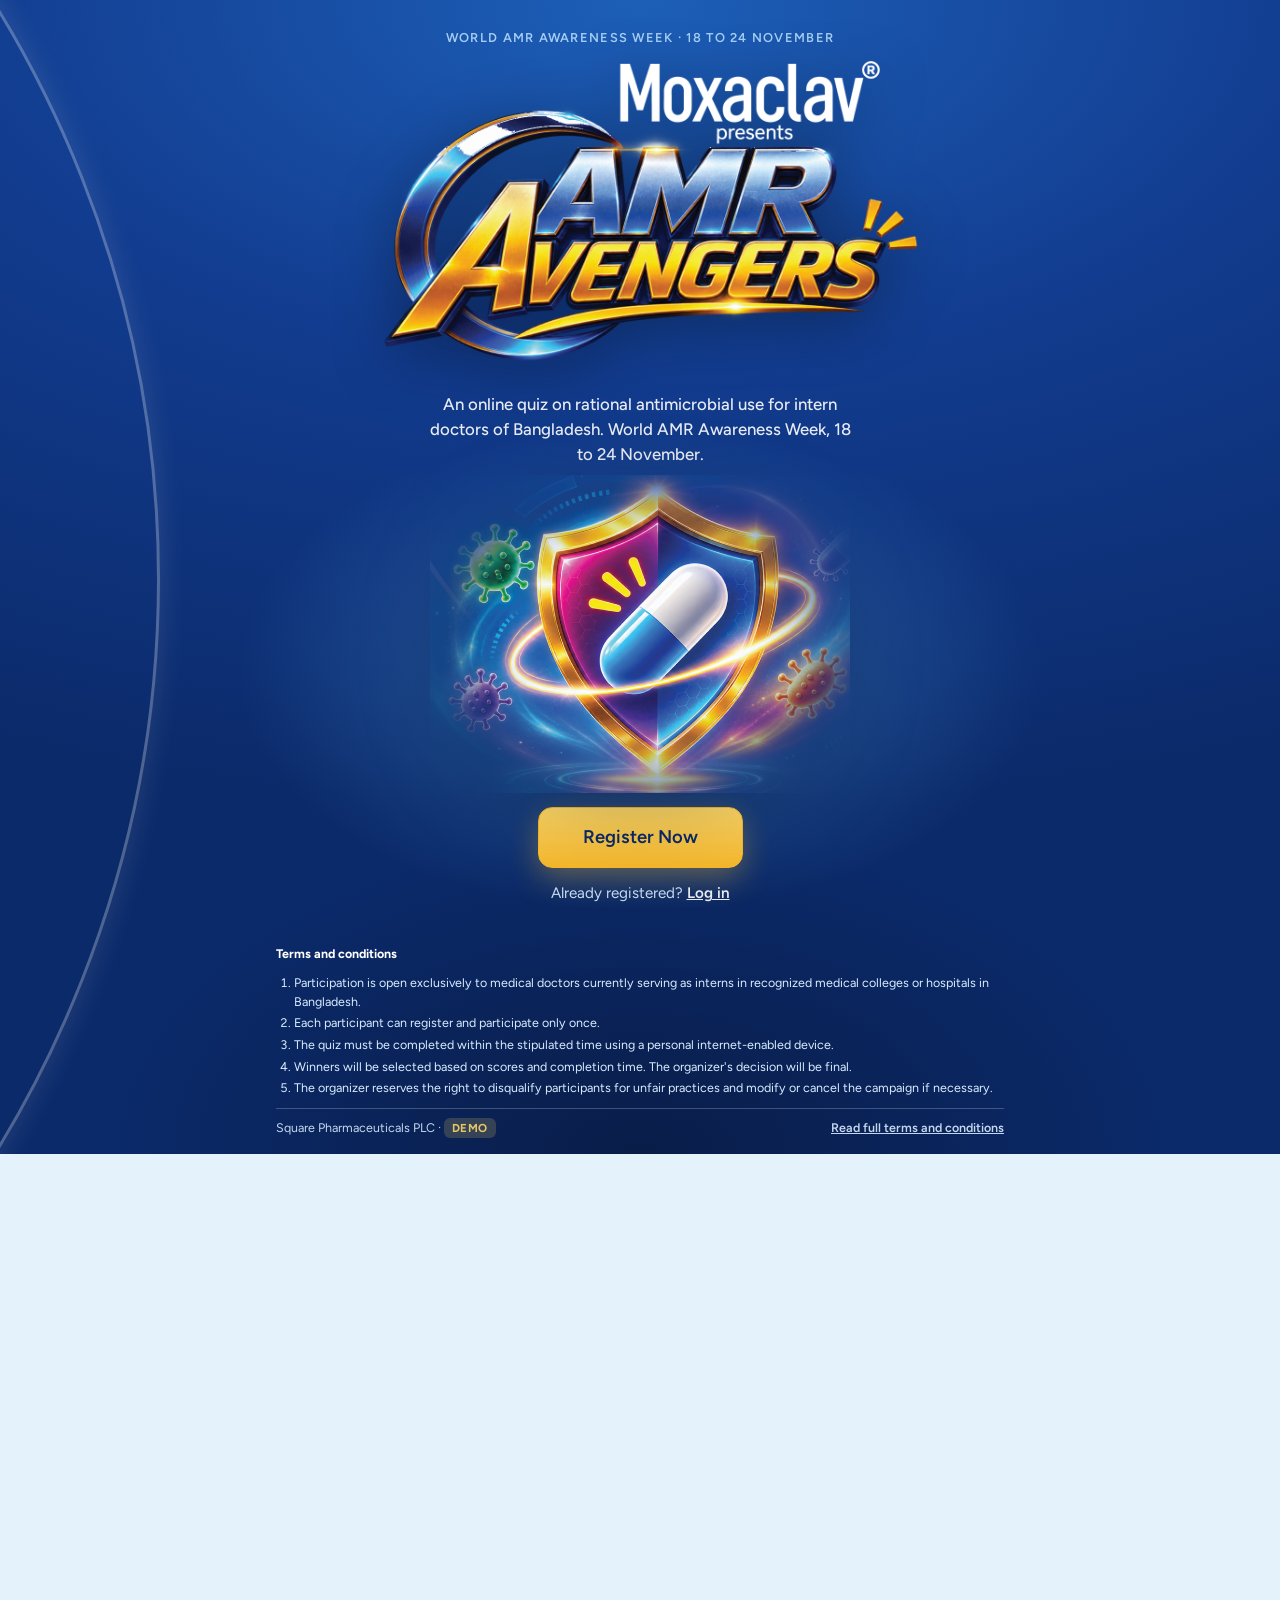
==== commit 83d19576: "Poster-style splash with AMR Avengers logo and shield visual (replaceable in admin); college field b" ====
--- a/demo/battle-of-interns-demo.html
+++ b/demo/battle-of-interns-demo.html
@@ -285,6 +285,8 @@
 .splash-login { font-size: 0.95rem; opacity: 0.9; }
 .splash-login a { color: inherit; font-weight: 600; }
 .splash-art { width: min(220px, 50vw); color: var(--art-2); }
+.splash-art .hero-art { width: 100%; }
+.hero-icon { object-fit: contain; aspect-ratio: 1; }
 .splash.has-image .splash-art { color: #ffffff; opacity: 0.9; }
 .splash-foot { position: relative; z-index: 1; padding: 16px 16px calc(16px + env(safe-area-inset-bottom, 0px)); font-size: 0.78rem; opacity: 0.85; display: grid; gap: 10px; max-width: 760px; margin: 0 auto; width: 100%; }
 .splash-foot ol { margin: 0; padding-left: 18px; display: grid; gap: 3px; }
@@ -335,27 +337,66 @@
 .user-chip { display: flex; gap: 8px; align-items: center; flex-wrap: nowrap; flex-shrink: 0; }
 @media (max-width: 480px) { .user-chip .pill { display: none; } }
 
+/* Poster-style splash */
+.splash.poster { color: #ffffff; }
+.splash.poster .splash-bg { background: radial-gradient(120% 70% at 50% 0%, #1d5fb8 0%, #123c8f 45%, #0b2a6a 100%); }
+.splash.poster .splash-bg::before { content: ""; position: absolute; inset: 0; background: radial-gradient(45% 30% at 50% 58%, rgba(99, 190, 255, 0.35) 0%, rgba(99, 190, 255, 0) 70%), radial-gradient(60% 40% at 50% 100%, rgba(8, 20, 50, 0.6) 0%, rgba(8, 20, 50, 0) 70%); }
+.splash.poster .splash-bg::after { content: ""; position: absolute; width: 170vmax; height: 170vmax; left: -158vmax; top: -40vmax; border-radius: 50%; border: 3px solid rgba(255, 255, 255, 0.28); box-shadow: 0 0 30px rgba(255, 255, 255, 0.12); pointer-events: none; }
+body.splash-mode .bgart { color: #9fd3ff; opacity: 0.22; }
+.splash-logo { width: min(560px, 92vw); height: auto; filter: drop-shadow(0 10px 30px rgba(0, 0, 0, 0.35)); }
+.splash-visual { width: min(420px, 86vw); height: auto; margin-top: -6px; filter: drop-shadow(0 20px 40px rgba(0, 0, 0, 0.35)); }
+.splash.poster .splash-kicker { color: #bfe3ff; }
+.splash.poster .splash-sub { color: #ffffff; font-size: 1.05rem; font-weight: 500; max-width: 40ch; }
+.splash.poster .btn.hero-cta.gold { background: linear-gradient(180deg, #ffd969 0%, #f5b72b 100%); color: #0b2a6a; border-color: #f5b72b; box-shadow: 0 10px 30px rgba(245, 183, 43, 0.35); font-size: 1.15rem; padding: 16px 44px; }
+.splash.poster .btn.hero-cta.gold:hover { filter: brightness(1.05); }
+.splash.poster .splash-login { color: #d9ecff; }
+.splash.poster .splash-login a { color: #ffffff; }
+.splash.poster .splash-foot { color: #d9ecff; opacity: 1; }
+.splash.poster .splash-foot b { color: #ffffff; }
+.splash.poster .splash-foot .foot-row { border-top-color: rgba(255, 255, 255, 0.25); }
+.splash.poster .demo-badge { background: rgba(255, 217, 105, 0.2); color: #ffd969; }
+.splash.poster .splash-body { gap: 14px; padding-top: 28px; }
+@media (prefers-reduced-motion: no-preference) { .splash-visual { animation: hover 6s ease-in-out infinite alternate; } }
+@keyframes hover { from { transform: translateY(0); } to { transform: translateY(-10px); } }
+.hero .hero-icon { width: 150px; }
+@media (max-width: 480px) { .hero .hero-icon { width: 104px; } }
+
+/* Autocomplete */
+.ac { position: relative; }
+.ac-list { position: absolute; left: 0; right: 0; top: calc(100% - 22px); z-index: 20; background: var(--surface); border: 1px solid var(--line); border-radius: 12px; box-shadow: var(--shadow); max-height: 260px; overflow-y: auto; display: grid; }
+.ac-item { text-align: left; border: 0; background: transparent; padding: 10px 12px; font: inherit; color: var(--fg); cursor: pointer; border-bottom: 1px solid var(--line); }
+.ac-item:hover, .ac-item:focus { background: var(--accent-soft); }
+.ac-note { padding: 8px 12px; font-size: 0.8rem; color: var(--muted); }
+/* Big countdown */
+.cd-hero { display: grid; gap: 12px; justify-items: center; text-align: center; padding-block: 6px; }
+.cd-hero h2 { font-size: 1.5rem; }
+.countdown.big { gap: 10px; flex-wrap: wrap; justify-content: center; }
+.countdown.big .cd { min-width: 72px; padding: 12px 10px; background: var(--accent-soft); }
+.countdown.big .cd b { font-size: 2.2rem; color: var(--primary); }
+.countdown.muted-cd .cd b { color: var(--muted); }
+@media (max-width: 400px) { .countdown.big .cd { min-width: 64px; } .countdown.big .cd b { font-size: 1.8rem; } }
+
 </style>
 </head>
 <body>
 <div id="app"><main class="wrap"><div class="card"><p class="muted">Loading the quiz...</p></div></main></div>
-<script>window.BOI_ASSET_BASE = "https://squaregroupdm.github.io/BattleofInterns/public/";window.BOI_SEED_QUESTIONS = [{"text": "Amoxicillin belongs to which WHO AWaRe group?", "options": {"A": "Watch", "B": "Access", "C": "Reserve", "D": "Not recommended"}, "correct": "B", "explanation": "Amoxicillin (penicillin, ATC J01CA04) is an Access antibiotic: wide activity against common pathogens with low resistance potential.\n\nReference: WHO AWaRe classification 2023 (WHO-MHP-HPS-EML-2023.04 xlsx), sheet 'AWaRe classification 2023'; Bangladesh STG on Antibiotic Use in Common Infectious Diseases, v1.0 (DGHS, 2021), Annex 2 (Access list).", "topic": "AWaRe classification"}, {"text": "Flucloxacillin is classified in which AWaRe group?", "options": {"A": "Access", "B": "Watch", "C": "Reserve", "D": "Not recommended"}, "correct": "A", "explanation": "Flucloxacillin is an Access penicillin, listed as a therapeutic alternative to cloxacillin.\n\nReference: WHO AWaRe classification 2023 (WHO-MHP-HPS-EML-2023.04 xlsx), sheet 'Access'; Bangladesh STG on Antibiotic Use in Common Infectious Diseases, v1.0 (DGHS, 2021), Annex 2 (Access list, no. 14).", "topic": "AWaRe classification"}, {"text": "Amoxicillin/clavulanic acid (co-amoxiclav) is best described as:", "options": {"A": "A penicillin in the Watch group", "B": "A cephalosporin in the Access group", "C": "A beta-lactam/beta-lactamase-inhibitor combination in the Reserve group", "D": "A beta-lactam/beta-lactamase-inhibitor combination in the Access group"}, "correct": "D", "explanation": "Co-amoxiclav (J01CR02) is a beta-lactam/beta-lactamase-inhibitor combination and is an Access antibiotic.\n\nReference: WHO AWaRe classification 2023 (WHO-MHP-HPS-EML-2023.04 xlsx), sheet 'AWaRe classification 2023'; Bangladesh STG on Antibiotic Use in Common Infectious Diseases, v1.0 (DGHS, 2021), Annex 2 (Access list, no. 3).", "topic": "AWaRe classification"}, {"text": "Which AWaRe group should be protected as 'last-resort' options for confirmed or suspected multidrug-resistant infections?", "options": {"A": "Access", "B": "Reserve", "C": "Watch", "D": "Not recommended"}, "correct": "B", "explanation": "Reserve antibiotics (e.g. linezolid, colistin, tigecycline) are kept for MDR organisms when alternatives have failed or are unsuitable.\n\nReference: WHO Practical Toolkit: AMS Programmes in Health-care Facilities in LMICs (2019), Figure 11 (Section 4.7); Bangladesh STG on Antibiotic Use in Common Infectious Diseases, v1.0 (DGHS, 2021), Annex 2.", "topic": "AWaRe classification"}, {"text": "Which is a brand name of Amoxicillin + Clavulanic Acid combination preparation?", "options": {"A": "Moxacil", "B": "Moxaclav", "C": "Phylopen", "D": "Cefotil Plus"}, "correct": "B", "explanation": "", "topic": "Brand Name"}, {"text": "In which of the following scenarios is Co-amoxiclav (Amoxicillin + Clavulanate) clinically preferred over Amoxicillin alone?", "options": {"A": "First-line therapy for mild community-acquired pneumonia without comorbidities", "B": "Empiric treatment of acute bacterial sinusitis when beta-lactamase producing pathogens (H. influenzae / M. catarrhalis) are suspected", "C": "Uncomplicated streptococcal pharyngitis", "D": "Prophylaxis for uncomplicated acute viral cough"}, "correct": "B", "explanation": "\n\nReference: WHO AWaRe Book 2022 (Chapter 7, p. 71): Addition of clavulanic acid restores activity against beta-lactamase producing organisms like H. influenzae and M. catarrhalis.", "topic": "Co-amoxiclav vs Amoxicillin"}, {"text": "Which antibacterial fixed-dose combination is scientifically justified and listed in the national and WHO Essential Medicines Lists?", "options": {"A": "Amoxicillin + clavulanic acid", "B": "Cefuroxime + clavulanic acid", "C": "Amoxicillin + flucloxacillin", "D": "Cefixime + linezolid"}, "correct": "A", "explanation": "The STG names amoxicillin-clavulanic acid as a justified FDC; cefuroxime-clavulanic acid is called unjustified polypharmacy.\n\nReference: Bangladesh STG on Antibiotic Use in Common Infectious Diseases, v1.0 (DGHS, 2021), Section 2.4; WHO AWaRe classification 2023 (WHO-MHP-HPS-EML-2023.04 xlsx), sheet 'Not recommended'.", "topic": "Rational use"}, {"text": "When selecting empiric therapy for acute bacterial rhinosinusitis where beta-lactamase producing pathogens (Haemophilus influenzae or Moraxella catarrhalis) are suspected, why is Amoxicillin-Clavulanate (Co-amoxiclav) clinically preferred over Amoxicillin alone?", "options": {"A": "The addition of clavulanic acid inhibits beta-lactamase enzymes, successfully restoring and broadening antibacterial activity against resistant strains.", "B": "Clavulanic acid acts as a potent antitussive agent that suppresses uncomplicated viral upper respiratory cough.", "C": "Co-amoxiclav belongs to the Reserve group, making it the required first-line agent for mild outpatient pharyngitis.", "D": "It completely eliminates the need for renal function dose adjustments in elderly patients."}, "correct": "A", "explanation": "The addition of clavulanic acid (a beta-lactamase inhibitor) protects amoxicillin from degradation by beta-lactamase-producing organisms, rendering it clinically effective against resistant respiratory pathogens like H. influenzae.\n\nReference: WHO AWaRe Antibiotic Book 2022 (Chapter 7, p. 71); Bangladesh STG on Antibiotic Use in Common Infectious Diseases, v1.0 (DGHS, 2021).", "topic": "Stewardship"}, {"text": "Why is it essential to instruct patients/caregivers to refrigerate oral reconstitutions of Co-amoxiclav (Amoxicillin + Clavulanic acid) suspension in warm tropical climates like Bangladesh?", "options": {"A": "Amoxicillin precipitates rapidly at room temperature", "B": "Clavulanic acid rapidly degrades at ambient temperatures", "C": "Refrigeration prevents gastric irritation", "D": "Refrigeration changes the color to signal active dose"}, "correct": "B", "explanation": "WHO AWaRe Book 2022 (p. 45, 61): Clavulanic acid is thermally unstable and rapidly metabolizes/degrades in high ambient temperatures.\n\nReference: National AMR Surveillance in Bangladesh 2016-2023, 'Antibiotic use' summary and Figure 58 (AWaRe distribution).", "topic": "Co-amoxiclav Storage"}, {"text": "What is the standard adult dose of linezolid (IV or oral) with normal renal function?", "options": {"A": "600 mg every 12 hours", "B": "300 mg every 12 hours", "C": "600 mg every 6 hours", "D": "1 g every 12 hours"}, "correct": "A", "explanation": "Adults receive linezolid 600 mg q12h by IV or oral route.\n\nReference: WHO AWaRe Antibiotic Book, Web Annex (Infographics), p.150 (Linezolid); Bangladesh STG on Antibiotic Use in Common Infectious Diseases, v1.0 (DGHS, 2021), Table 6.1 (Reserve: linezolid 600 mg IV 12 hourly).", "topic": "Dose - linezolid"}, {"text": "Which statement about linezolid dosing in renal impairment is correct?", "options": {"A": "Reduce the dose by 50% if CrCl is below 50 mL/min", "B": "No dose adjustment is needed", "C": "Give the same dose but only once daily", "D": "It is contraindicated in renal impairment"}, "correct": "B", "explanation": "Linezolid needs no renal dose adjustment, which is why it is an option in MRSA infection with severe renal impairment.\n\nReference: WHO AWaRe Antibiotic Book, Web Annex (Infographics), p.150 (Linezolid).", "topic": "Dose - linezolid"}, {"text": "Which statement about the route of administration of linezolid is correct?", "options": {"A": "It must be given IV for at least 7 days before oral switch", "B": "Oral absorption is poor so only IV is effective", "C": "Oral treatment can be started from the beginning because oral bioavailability is high", "D": "The oral form is only for children"}, "correct": "C", "explanation": "High oral bioavailability allows initiation with oral therapy as an alternative to IV (tablets 400/600 mg; IV 2 mg/mL).\n\nReference: WHO AWaRe Antibiotic Book, Web Annex (Infographics), p.150 (Linezolid).", "topic": "Dose - linezolid"}, {"text": "Why Penicillin manufacturers require dedicated Penicillin Manufacturing Unit?", "options": {"A": "To manufacture quality products", "B": "For better product appearance", "C": "To prevent cross contamination", "D": "A & C"}, "correct": "D", "explanation": "", "topic": "Moxaclav"}, {"text": "Which oral amoxicillin dose is listed for adults with mild-to-moderate community-acquired pneumonia in the WHO AWaRe book?", "options": {"A": "250 mg every 12 hours", "B": "500 mg once daily", "C": "2 g every 6 hours", "D": "1 g every 8 hours"}, "correct": "D", "explanation": "AWaRe book lists amoxicillin 1 g q8h orally for mild-to-moderate CAP (normal renal function).\n\nReference: WHO AWaRe Antibiotic Book, Web Annex (Infographics), Community-acquired pneumonia, pp.39-40.", "topic": "Dose - amoxicillin"}, {"text": "Pregnancy category of Amoxicillin + Clavulanic Acid is", "options": {"A": "A", "B": "B", "C": "C", "D": "X"}, "correct": "C", "explanation": "", "topic": "Moxaclav"}, {"text": "In the Bangladesh STG, what is the IV co-amoxiclav dose for severe adult pneumonia?", "options": {"A": "1.2 g IV every 8 hours", "B": "1.2 g IV every 24 hours", "C": "300 mg IV every 8 hours", "D": "2.4 g IV every 12 hours"}, "correct": "A", "explanation": "Severe CAP: co-amoxiclav 1.2 g IV 8-hourly plus clarithromycin 500 mg IV 12-hourly (AWaRe book: 1 g + 200 mg IV q8h).\n\nReference: Bangladesh STG on Antibiotic Use in Common Infectious Diseases, v1.0 (DGHS, 2021), Table 6.1 (Pneumonia, adult); WHO AWaRe Antibiotic Book, Web Annex (Infographics), CAP pp.39-42.", "topic": "Dose - co-amoxiclav"}, {"text": "What oral flucloxacillin dose does the Bangladesh STG recommend for superficial soft tissue infection/cellulitis in adults?", "options": {"A": "500 mg every 24 hours", "B": "2 g every 6 hours orally", "C": "250 mg every 12 hours", "D": "500 mg every 6 hours"}, "correct": "D", "explanation": "Flucloxacillin 500 mg orally 6-hourly (7 days), an Access, narrow-spectrum anti-staphylococcal choice.\n\nReference: Bangladesh STG on Antibiotic Use in Common Infectious Diseases, v1.0 (DGHS, 2021), Table 13.7 (Soft tissue infection/Cellulitis).", "topic": "Dose - flucloxacillin"}, {"text": "Which of the following conditions is the main clinical indication for prescribing oral or intravenous Flucloxacillin?", "options": {"A": "Suspected Staphylococcal skin and soft tissue infections (e.g., boils, impetigo, cellulitis)", "B": "Typhoid fever caused by Salmonella Typhi", "C": "Urinary tract infection caused by Escherichia coli", "D": "Cholera diarrhea"}, "correct": "A", "explanation": "\n\nReference: Bangladesh STG 2021 (p. 56, 59) & WHO AWaRe Book: Flucloxacillin is an isoxazolyl penicillin specifically targeted against Methicillin-Susceptible Staphylococcus aureus (MSSA).", "topic": "Flucloxacillin Indications"}, {"text": "A 40-year-old adult patient is prescribed oral Co-amoxiclav (Amoxicillin + Clavulanic Acid) for a moderate soft tissue infection. What is the standard adult oral dose and frequency?", "options": {"A": "250 mg once daily", "B": "625 mg (500/125 mg) 8-hourly Or 1 g (875/125 mg) 12-hourly", "C": "100 mg 6-hourly", "D": "2 g every 4 hours"}, "correct": "B", "explanation": "Bangladesh STG 2021 (p. 25, 59) & WHO AWaRe Guidelines: Standard adult oral Co-amoxiclav is 500/125 mg TDS (8-hourly) or 875/125 mg BD (12-hourly).\n\nReference: Bangladesh STG on Antibiotic Use in Common Infectious Diseases, v1.0 (DGHS, 2021), Table 8.1 (Acute Endocarditis).", "topic": "Co-amoxiclav Adult Dosing"}, {"text": "Which antibiotic is the preferred treatment for infected bite wounds, and why?", "options": {"A": "Amoxicillin alone, because it is cheapest", "B": "Flucloxacillin, because it covers anaerobes", "C": "Co-amoxiclav, because it covers anaerobes as well as skin flora", "D": "Linezolid, because it covers all bite pathogens"}, "correct": "C", "explanation": "Bite wounds involve oral anaerobes, so co-amoxiclav 500/125 mg q8h is preferred (flucloxacillin and amoxicillin alone lack full cover).\n\nReference: WHO AWaRe Antibiotic Book, Web Annex (Infographics), Wound and bite-related infections, pp.57-58.", "topic": "Clinical use"}, {"text": "For a mild, non-bite skin infection, which choice is preferred from a stewardship view over co-amoxiclav?", "options": {"A": "Ceftriaxone", "B": "Flucloxacillin (narrow-spectrum anti-staphylococcal penicillin)", "C": "Linezolid", "D": "Meropenem"}, "correct": "B", "explanation": "Cloxacillin/flucloxacillin (and cefalexin) have narrower spectra than co-amoxiclav and work well in mild SSTI, so they are preferred.\n\nReference: WHO AWaRe Antibiotic Book, Web Annex (Infographics), Wound infections pp.57-58 and SSTI pp.49-52; WHO AWaRe classification 2023 (WHO-MHP-HPS-EML-2023.04 xlsx), flucloxacillin = therapeutic alternative to cloxacillin.", "topic": "Stewardship"}, {"text": "Why is Clavulanic Acid combined with Amoxicillin in Co-amoxiclav preparations?", "options": {"A": "To reduce the renal excretion of amoxicillin", "B": "To inhibit beta-lactamase enzymes produced by bacteria, restoring amoxicillin's activity", "C": "To provide direct antifungal activity", "D": "To eliminate the need for refrigeration of oral suspensions"}, "correct": "B", "explanation": "WHO AWaRe Guidelines & Bangladesh STG 2021: Clavulanic acid is a beta-lactamase inhibitor that protects amoxicillin from degradation by beta-lactamase-producing organisms.", "topic": "Co-amoxiclav Indications"}, {"text": "Which is an appropriate use of linezolid?", "options": {"A": "Uncomplicated pharyngitis in an outpatient", "B": "Empirical treatment of simple cystitis", "C": "Gram-negative sepsis", "D": "MRSA infection in a patient with vancomycin hypersensitivity"}, "correct": "D", "explanation": "Targeted use: MRSA with severe renal impairment, vancomycin hypersensitivity, or need for oral therapy; VRE/VRSA; XDR-TB. Using it for simple OPD infections is irrational.\n\nReference: WHO AWaRe Antibiotic Book, Web Annex (Infographics), p.150 (Targeted treatment); National AMR Surveillance in Bangladesh 2016-2023, Reserve drug use in OPD (Table 14).", "topic": "Clinical use"}, {"text": "A ward patient was started on IV co-amoxiclav and is improving at 48-72 hours. What do stewardship principles advise?", "options": {"A": "Continue unchanged for 14 days", "B": "Review the therapy and switch IV to oral or narrow the spectrum if culture and clinical status allow", "C": "Stop all antibiotics automatically", "D": "Escalate to meropenem"}, "correct": "B", "explanation": "Hospital antibiotics should be reviewed at 48-72 hours, with early IV-to-oral switch and de-escalation.\n\nReference: WHO Practical Toolkit: AMS Programmes in Health-care Facilities in LMICs (2019), AMS competencies table (PDF p.71).", "topic": "Stewardship"}, {"text": "A 35-year-old male presents with severe dental abscess with facial swelling, trismus (inability to open mouth), and high fever (38.5°C). After performing surgical drainage/extraction, which oral antibiotic option is appropriate according to AWaRe guidelines?", "options": {"A": "Oral Ciprofloxacin", "B": "Oral Amoxicillin", "C": "Oral Linezolid", "D": "Oral Meropenem"}, "correct": "B", "explanation": "WHO AWaRe Book 2022 (Chapter 8, p. 93): For spreading dental infections with systemic features, Access group penicillins (Amoxicillin or Phenoxymethylpenicillin) are first-line adjuncts to surgical drainage.\n\nReference: Bangladesh STG on Antibiotic Use in Common Infectious Diseases, v1.0 (DGHS, 2021), Table 8.1; National AMR Surveillance in Bangladesh 2016-2023, Conclusions (MRSA 70%).", "topic": "Co-amoxiclav Dental Indications"}];window.BOI_SEED_INSTITUTIONS = ["Ad-din Akij Medical College, Khulna", "Ad-din Sakina Medical College, Jashore", "Ad-din Women's Medical College, Dhaka", "Ahsania Mission Medical College, Dhaka", "Aichi Medical College, Dhaka", "Anwer Khan Modern Medical College, Dhaka", "Armed Forces Medical College, Dhaka", "Army Medical College, Bogura", "Army Medical College, Chattogram", "Army Medical College, Cumilla", "Army Medical College, Jashore", "Army Medical College, Rangpur", "Asgar Ali Medical College, Dhaka", "Ashiyan Medical College, Dhaka", "Bangladesh Medical College, Dhaka", "Barind Medical College, Rajshahi", "Bashundhara Ad-din Medical College, Dhaka", "BGC Trust Medical College, Chattogram", "Bikrampur Bhuiyan's Medical College, Munshiganj", "Brahmanbaria Medical College, Brahmanbaria", "Central Medical College, Cumilla", "Chandpur Medical College, Chandpur", "Chattagram International Medical College, Chattogram", "Chattagram Maa-O-Shishu Hospital Medical College, Chattogram", "Chittagong Medical College, Chattogram", "City Medical College, Gazipur", "Community Based Medical College, Mymensingh", "Cox's Bazar Medical College, Cox's Bazar", "Cumilla Medical College, Cumilla", "Delta Medical College, Dhaka", "Dhaka Central International Medical College, Dhaka", "Dhaka Community Medical College, Dhaka", "Dhaka Medical College, Dhaka", "Dhaka National Medical College, Dhaka", "Diabetic Association Medical College, Faridpur", "Dinajpur Medical College, Dinajpur", "Dr. Sirajul Islam Medical College, Dhaka", "East West Medical College, Dhaka", "Eastern Medical College, Cumilla", "Enam Medical College and Hospital, Savar", "Faridpur Medical College, Faridpur", "Gazi Medical College, Khulna", "Gonoshasthaya Samaj Vittik Medical College, Savar", "Gopalganj Medical College, Gopalganj", "Green Life Medical College, Dhaka", "Habiganj Medical College, Habiganj", "Holy Family Red Crescent Medical College, Dhaka", "Ibn Sina Medical College, Dhaka", "Ibrahim Medical College, Dhaka", "Institute of Applied Health Sciences (USTC), Chattogram", "International Medical College, Gazipur", "Islami Bank Medical College, Rajshahi", "Jahurul Islam Medical College, Kishoreganj", "Jalalabad Ragib-Rabeya Medical College, Sylhet", "Jamalpur Medical College, Jamalpur", "Jashore Medical College, Jashore", "Khulna City Medical College, Khulna", "Khulna Medical College, Khulna", "Khwaja Yunus Ali Medical College, Sirajganj", "Kumudini Women's Medical College, Tangail", "Kushtia Medical College, Kushtia", "Magura Medical College, Magura", "Mainamoti Medical College, Cumilla", "Manikganj Medical College, Manikganj", "Marine City Medical College, Chattogram", "Marks Medical College, Dhaka", "Medical College for Women and Hospital, Dhaka", "MH Samorita Medical College, Dhaka", "Monno Medical College, Manikganj", "Monowara Sikder Medical College, Shariatpur", "Mugda Medical College, Dhaka", "Mymensingh Medical College, Mymensingh", "Naogaon Medical College, Naogaon", "Navy Medical College, Chattogram", "Netrokona Medical College, Netrokona", "Nilphamari Medical College, Nilphamari", "Noakhali Medical College, Noakhali", "North Bengal Medical College, Sirajganj", "North East Medical College, Sylhet", "Pabna Medical College, Pabna", "Parkview Medical College, Sylhet", "Patuakhali Medical College, Patuakhali", "Popular Medical College, Dhaka", "President Abdul Hamid Medical College, Kishoreganj", "Prime Medical College, Rangpur", "Rajshahi Medical College, Rajshahi", "Rangamati Medical College, Rangamati", "Rangpur Community Medical College, Rangpur", "Rangpur Medical College, Rangpur", "Satkhira Medical College, Satkhira", "Shahabuddin Medical College, Dhaka", "Shaheed Monsur Ali Medical College, Dhaka", "Shaheed Suhrawardy Medical College, Dhaka", "Shaheed Tajuddin Ahmad Medical College, Gazipur", "Shaheed Ziaur Rahman Medical College, Bogura", "Shahid Syed Nazrul Islam Medical College, Kishoreganj", "Sher-e-Bangla Medical College, Barishal", "Sir Salimullah Medical College, Dhaka", "Sirajganj Medical College, Sirajganj", "South Apollo Medical College, Barishal", "Southern Medical College, Chattogram", "Sunamganj Medical College, Sunamganj", "Sylhet MAG Osmani Medical College, Sylhet", "Sylhet Women's Medical College, Sylhet", "Tairunnessa Memorial Medical College, Gazipur", "Tangail Medical College, Tangail", "TMSS Medical College, Bogura", "United Medical College, Dhaka", "Universal Medical College and Hospital, Dhaka", "US-Bangla Medical College, Narayanganj", "Uttara Adhunik Medical College, Dhaka", "Z. H. Sikder Women's Medical College, Dhaka"];window.BOI_SEED_MATERIALS = [{"title": "WHO AWaRe Classification of Antibiotics 2023", "description": "Access, Watch, Reserve and Not recommended lists with ATC codes (Web Annex C of the WHO Essential Medicines List 2023).", "file": "WHO-AWaRe-Classification-2023.xlsx", "type": "xlsx", "size": 118671}, {"title": "WHO AWaRe Antibiotic Book: Guidelines on Antibiotic Use", "description": "Infographic annex with first and second choice antibiotics, doses and durations for common infections.", "file": "WHO-AWaRe-Antibiotic-Book-Infographics.pdf", "type": "pdf", "size": 6292010}, {"title": "WHO Practical Toolkit: Antimicrobial Stewardship Programmes", "description": "Setting up and running stewardship programmes in health-care facilities in low- and middle-income countries.", "file": "WHO-Antimicrobial-Stewardship-Practical-Toolkit.pdf", "type": "pdf", "size": 2268573}, {"title": "Standard Treatment Guidelines on Antibiotic Use in Common Infectious Diseases of Bangladesh", "description": "DGHS, version 1.0, December 2021. Adult and child regimens by condition, Annex 2 AWaRe lists.", "file": "STG-Antibiotic-Use-Bangladesh-2021.pdf", "type": "pdf", "size": 1439859}, {"title": "National Antimicrobial Resistance (AMR) Surveillance Report, Bangladesh 2016-2023", "description": "IEDCR report on resistance patterns and antibiotic-use trends across sentinel sites.", "file": "National-AMR-Surveillance-Report-Bangladesh-2016-2023.pdf", "type": "pdf", "size": 14111744}, {"title": "The selection and use of essential medicines 2023 (Web Annex C), WHO", "description": "WHO publication page for the 2023 Essential Medicines List annex that carries the AWaRe classification.", "url": "https://www.who.int/publications/i/item/WHO-MHP-HPS-EML-2023.04", "type": "link"}];</script>
+<script>window.BOI_ASSET_BASE = "https://squaregroupdm.github.io/BattleofInterns/public/";window.BOI_DEFAULT_IMAGES = {"logo": "[data-uri]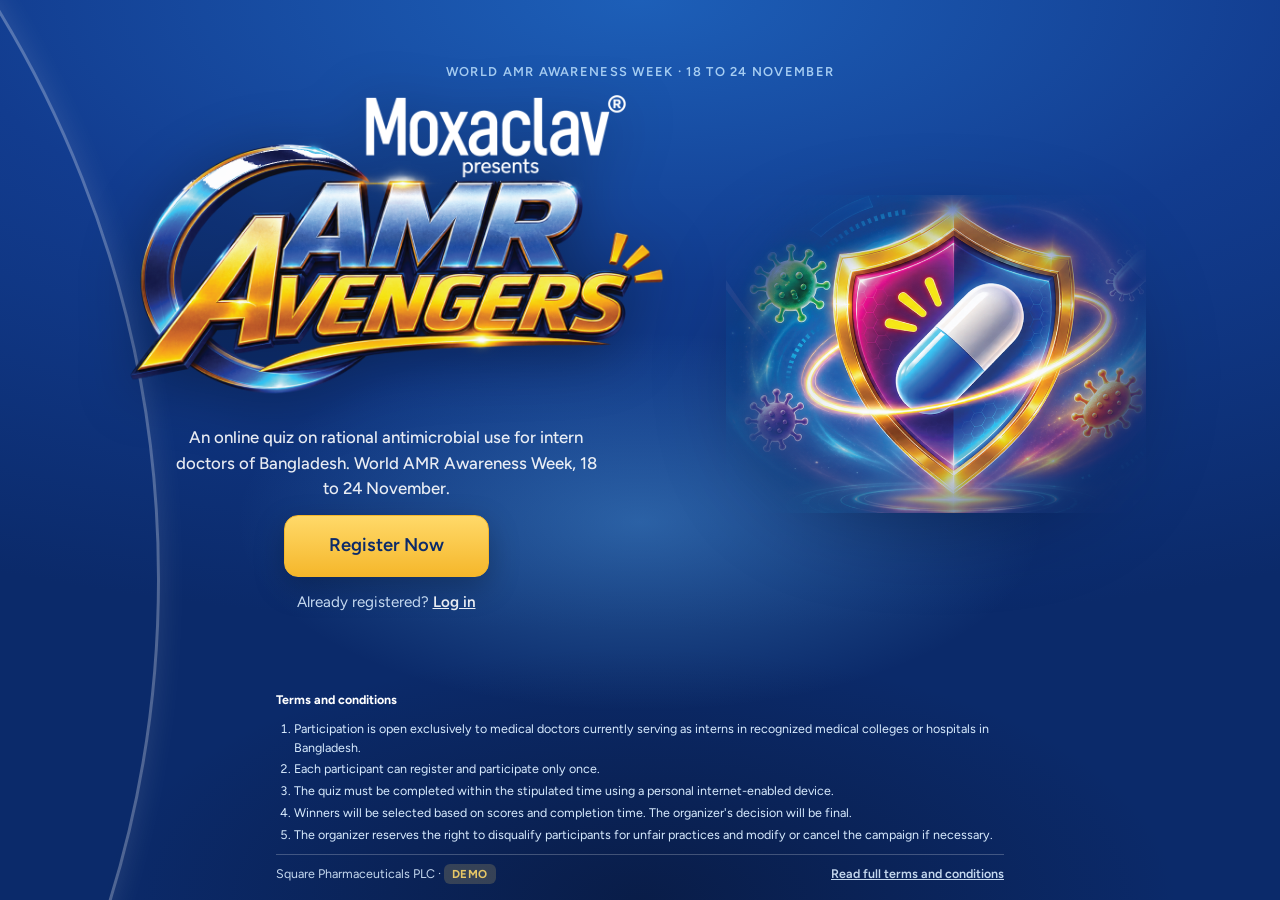
==== commit a5fb24a0: "Splash fits one screen on desktop (two-column), overflow fix; admin controls for splash text, colour" ====
--- a/demo/battle-of-interns-demo.html
+++ b/demo/battle-of-interns-demo.html
@@ -273,7 +273,8 @@
 
 /* ---------- Splash ---------- */
 .splash { position: relative; min-height: calc(100vh - 0px); min-height: 100dvh; display: flex; flex-direction: column; color: var(--fg); }
-.splash-bg { position: absolute; inset: 0; background-size: cover; background-position: center; z-index: 0; }
+.splash-bg { position: absolute; inset: 0; background-size: cover; background-position: center; z-index: 0; overflow: hidden; }
+.splash { overflow: hidden; }
 .splash-bg.has-image::after { content: ""; position: absolute; inset: 0; background: linear-gradient(180deg, rgba(8, 24, 40, 0.25) 0%, rgba(8, 24, 40, 0.62) 60%, rgba(8, 24, 40, 0.92) 100%); }
 .splash.has-image { color: #ffffff; }
 .splash-body { position: relative; z-index: 1; flex: 1; display: flex; flex-direction: column; justify-content: center; align-items: center; text-align: center; padding: 48px 16px 24px; gap: 18px; }
@@ -339,15 +340,16 @@
 
 /* Poster-style splash */
 .splash.poster { color: #ffffff; }
-.splash.poster .splash-bg { background: radial-gradient(120% 70% at 50% 0%, #1d5fb8 0%, #123c8f 45%, #0b2a6a 100%); }
+.splash.poster { --sp-bg1: #1d5fb8; --sp-bg2: #123c8f; --sp-bg3: #0b2a6a; --sp-cta1: #ffd969; --sp-cta2: #f5b72b; --sp-cta-text: #0b2a6a; }
+.splash.poster .splash-bg { background: radial-gradient(120% 70% at 50% 0%, var(--sp-bg1) 0%, var(--sp-bg2) 45%, var(--sp-bg3) 100%); }
 .splash.poster .splash-bg::before { content: ""; position: absolute; inset: 0; background: radial-gradient(45% 30% at 50% 58%, rgba(99, 190, 255, 0.35) 0%, rgba(99, 190, 255, 0) 70%), radial-gradient(60% 40% at 50% 100%, rgba(8, 20, 50, 0.6) 0%, rgba(8, 20, 50, 0) 70%); }
 .splash.poster .splash-bg::after { content: ""; position: absolute; width: 170vmax; height: 170vmax; left: -158vmax; top: -40vmax; border-radius: 50%; border: 3px solid rgba(255, 255, 255, 0.28); box-shadow: 0 0 30px rgba(255, 255, 255, 0.12); pointer-events: none; }
 body.splash-mode .bgart { color: #9fd3ff; opacity: 0.22; }
-.splash-logo { width: min(560px, 92vw); height: auto; filter: drop-shadow(0 10px 30px rgba(0, 0, 0, 0.35)); }
-.splash-visual { width: min(420px, 86vw); height: auto; margin-top: -6px; filter: drop-shadow(0 20px 40px rgba(0, 0, 0, 0.35)); }
+.splash-logo { width: min(var(--sp-logo, 560px), 92vw); height: auto; filter: drop-shadow(0 10px 30px rgba(0, 0, 0, 0.35)); }
+.splash-visual { width: min(var(--sp-visual, 420px), 86vw); height: auto; margin-top: -6px; filter: drop-shadow(0 20px 40px rgba(0, 0, 0, 0.35)); }
 .splash.poster .splash-kicker { color: #bfe3ff; }
 .splash.poster .splash-sub { color: #ffffff; font-size: 1.05rem; font-weight: 500; max-width: 40ch; }
-.splash.poster .btn.hero-cta.gold { background: linear-gradient(180deg, #ffd969 0%, #f5b72b 100%); color: #0b2a6a; border-color: #f5b72b; box-shadow: 0 10px 30px rgba(245, 183, 43, 0.35); font-size: 1.15rem; padding: 16px 44px; }
+.splash.poster .btn.hero-cta.gold { background: linear-gradient(180deg, var(--sp-cta1) 0%, var(--sp-cta2) 100%); color: var(--sp-cta-text); border-color: var(--sp-cta2); box-shadow: 0 10px 30px rgba(0, 0, 0, 0.25); font-size: 1.15rem; padding: 16px 44px; }
 .splash.poster .btn.hero-cta.gold:hover { filter: brightness(1.05); }
 .splash.poster .splash-login { color: #d9ecff; }
 .splash.poster .splash-login a { color: #ffffff; }
@@ -356,6 +358,16 @@
 .splash.poster .splash-foot .foot-row { border-top-color: rgba(255, 255, 255, 0.25); }
 .splash.poster .demo-badge { background: rgba(255, 217, 105, 0.2); color: #ffd969; }
 .splash.poster .splash-body { gap: 14px; padding-top: 28px; }
+@media (min-width: 1000px) {
+  .splash.poster .splash-body { display: grid; grid-template-columns: 1fr 1fr; grid-template-areas: "kicker kicker" "logo visual" "sub visual" "cta visual" "login visual"; column-gap: 32px; row-gap: 14px; align-content: center; justify-items: center; max-width: 1100px; margin: 0 auto; width: 100%; padding-top: 24px; }
+  .splash.poster .splash-kicker { grid-area: kicker; }
+  .splash.poster .splash-logo { grid-area: logo; align-self: end; }
+  .splash.poster .splash-sub { grid-area: sub; }
+  .splash.poster .btn.hero-cta { grid-area: cta; }
+  .splash.poster .splash-login { grid-area: login; align-self: start; }
+  .splash.poster .splash-visual { grid-area: visual; align-self: center; width: min(var(--sp-visual, 420px), 44vw); margin-top: 0; }
+  .splash.poster h1 { grid-area: logo; }
+}
 @media (prefers-reduced-motion: no-preference) { .splash-visual { animation: hover 6s ease-in-out infinite alternate; } }
 @keyframes hover { from { transform: translateY(0); } to { transform: translateY(-10px); } }
 .hero .hero-icon { width: 150px; }
@@ -386,7 +398,7 @@
    localStorage. Used only for the standalone demo page. Nothing is sent anywhere. */
 window.BOI_API = (function () {
   "use strict";
-  const KEY = "boi_demo_v4";
+  const KEY = "boi_demo_v5";
   const uid = () => Math.random().toString(36).slice(2, 10) + Date.now().toString(36);
   const delay = (v) => new Promise((r) => setTimeout(() => r(v), 120));
   const fail = (m) => { throw new Error(m); };
@@ -396,7 +408,7 @@
   const DEFAULT_TERMS = "1. Participation is open exclusively to medical doctors currently serving as interns in recognized medical colleges or hospitals in Bangladesh.\n2. Each participant can register and participate only once.\n3. The quiz must be completed within the stipulated time using a personal internet-enabled device.\n4. Winners will be selected based on scores and completion time. The organizer's decision will be final.\n5. The organizer reserves the right to disqualify participants for unfair practices and modify or cancel the campaign if necessary.";
   const defaultSettings = () => ({ campaignName: "Battle of Interns", sponsor: "Moxaclav", durationSec: 600, questionCount: 25, shuffle: true, leaderboardPublic: true, showExplanations: true, registrationOpen: true,
     quizMode: "manual", quizOpen: true, quizStartAt: null, quizEndAt: null,
-    splashIcon: "", splashVisual: "", splashHeadline: "Battle of Interns", splashSub: "An online quiz on rational antimicrobial use for intern doctors of Bangladesh. World AMR Awareness Week, 18 to 24 November.",
+    splashIcon: "", splashVisual: "", splashKicker: "World AMR Awareness Week · 18 to 24 November", splashCta: "Register Now", splashTheme: {}, splashHeadline: "Battle of Interns", splashSub: "An online quiz on rational antimicrobial use for intern doctors of Bangladesh. World AMR Awareness Week, 18 to 24 November.",
     bannerTop: { enabled: false, image: "", link: "" }, bannerPopup: { enabled: false, image: "", link: "", seconds: 10 }, terms: DEFAULT_TERMS });
   const seedMaterials = () => (window.BOI_SEED_MATERIALS || []).map((m, i) => ({ id: "m" + (i + 1), title: m.title, description: m.description || "", url: m.url || ((window.BOI_ASSET_BASE || "") + "materials/" + m.file), type: m.type || "link", size: m.size || null, visible: true, createdAt: Date.now() }));
 
@@ -404,7 +416,7 @@
     const questions = (window.BOI_SEED_QUESTIONS || []).map((q, i) => ({ id: "q" + (i + 1), text: q.text, options: q.options, correct: q.correct, explanation: q.explanation, active: true }));
     const db = { settings: defaultSettings(), adminPassword: "admin123", questions, participants: [], attempts: [], institutions: (window.BOI_SEED_INSTITUTIONS || []).slice(), materials: seedMaterials(), smsBase: [] };
     // A few sample finishers so the ranking board is not empty in the demo. Admin > Settings > Delete all participants removes them.
-    const samples = [["Dr. Tanvir Ahmed", "Dhaka Medical College, Dhaka", 23, 412], ["Dr. Nusrat Jahan", "Sir Salimullah Medical College, Dhaka", 22, 388], ["Dr. Rafiul Islam", "Chittagong Medical College, Chattogram", 22, 455], ["Dr. Farhana Haque", "Mymensingh Medical College, Mymensingh", 20, 501], ["Dr. Sabbir Hossain", "Rajshahi Medical College, Rajshahi", 18, 530], ["Dr. Mehzabin Chowdhury", "Sylhet MAG Osmani Medical College, Sylhet", 15, 572]];
+    const samples = [["Dr. Tanvir Ahmed", "Dhaka Medical College Hospital (DMCH)", 23, 412], ["Dr. Nusrat Jahan", "Sir Salimullah Medical College Hospital", 22, 388], ["Dr. Rafiul Islam", "Chittagong Medical College Hospital", 22, 455], ["Dr. Farhana Haque", "Mymensingh Medical College Hospital", 20, 501], ["Dr. Sabbir Hossain", "Rajshahi Medical College & Hospital", 18, 530], ["Dr. Mehzabin Chowdhury", "Sylhet MAG Osmani Medical College Hospital", 15, 572]];
     samples.forEach(([name, inst, score, secs], i) => {
       const pid = "sample" + i, now = Date.now() - (i + 1) * 3600 * 1000;
       const ph = "017000000" + (10 + i); db.participants.push({ id: pid, token: "t_" + pid, name, email: "sample" + (i + 1) + "@example.com", bmdc: "A-" + (100001 + i), phone: ph, institution: inst, birthDay: "15", password: "15" + ph.slice(-4), registeredAt: now, lastLoginAt: now });
@@ -434,7 +446,7 @@
   function publicSettings(db) {
     const s = db.settings; const ac = db.questions.filter((q) => q.active).length;
     return { campaignName: s.campaignName, sponsor: s.sponsor, durationSec: s.durationSec, questionCount: ac ? Math.min(s.questionCount, ac) : s.questionCount, leaderboardPublic: s.leaderboardPublic, showExplanations: s.showExplanations !== false, registrationOpen: s.registrationOpen !== false,
-      quiz: Object.assign(quizState(s), { serverNow: Date.now() }), splash: { icon: s.splashIcon || "", visual: s.splashVisual || "", headline: s.splashHeadline, sub: s.splashSub }, banners: { top: s.bannerTop, popup: s.bannerPopup }, terms: s.terms || DEFAULT_TERMS, institutions: sortedInst(db.institutions || []), demo: true };
+      quiz: Object.assign(quizState(s), { serverNow: Date.now() }), splash: { icon: s.splashIcon || "", visual: s.splashVisual || "", kicker: s.splashKicker, cta: s.splashCta || "Register Now", theme: s.splashTheme || {}, headline: s.splashHeadline, sub: s.splashSub }, banners: { top: s.bannerTop, popup: s.bannerPopup }, terms: s.terms || DEFAULT_TERMS, institutions: sortedInst(db.institutions || []), demo: true };
   }
   function scoreAttempt(db, a) {
     let correct = 0, wrong = 0, skipped = 0;
@@ -740,15 +752,17 @@
     mount() {
       if (!document.querySelector(".bgart")) document.body.insertAdjacentHTML("afterbegin", BG_ART);
       const sp = settings.splash || {};
+      const th = sp.theme || {};
+      const vars = [["--sp-bg1", th.bg1], ["--sp-bg2", th.bg2], ["--sp-bg3", th.bg3], ["--sp-cta1", th.cta1], ["--sp-cta2", th.cta2], ["--sp-cta-text", th.ctaText], ["--sp-logo", th.logoWidth ? th.logoWidth + "px" : ""], ["--sp-visual", th.visualWidth ? th.visualWidth + "px" : ""]].filter(([, v]) => v).map(([k, v]) => `${k}:${esc(v)}`).join(";");
       $app.innerHTML = `
-        <div class="splash poster">
+        <div class="splash poster" style="${vars}">
           <div class="splash-bg"></div>
           <div class="splash-body">
-            <span class="splash-kicker">World AMR Awareness Week &middot; 18 to 24 November</span>
-            <img class="splash-logo" src="${esc(logoUrl())}" alt="${esc(sp.headline || settings.campaignName)}">
-            <p class="splash-sub">${esc(sp.sub || "")}</p>
-            <img class="splash-visual" src="${esc(visualUrl())}" alt="">
-            ${settings.registrationOpen ? `<a class="btn hero-cta gold" href="#register">Register Now</a>` : `<button class="btn hero-cta" disabled>Registration closed</button>`}
+            ${sp.kicker !== "" ? `<span class="splash-kicker">${esc(sp.kicker || "World AMR Awareness Week · 18 to 24 November")}</span>` : ""}
+            ${th.hideLogo ? `<h1>${esc(sp.headline || settings.campaignName)}</h1>` : `<img class="splash-logo" src="${esc(logoUrl())}" alt="${esc(sp.headline || settings.campaignName)}">`}
+            ${sp.sub ? `<p class="splash-sub">${esc(sp.sub)}</p>` : ""}
+            ${th.hideVisual ? "" : `<img class="splash-visual" src="${esc(visualUrl())}" alt="">`}
+            ${settings.registrationOpen ? `<a class="btn hero-cta gold" href="#register">${esc(sp.cta || "Register Now")}</a>` : `<button class="btn hero-cta" disabled>Registration closed</button>`}
             <p class="splash-login">Already registered? <a href="#login">Log in</a></p>
           </div>
           <div class="splash-foot">
@@ -1268,12 +1282,30 @@
 
     async appearance(el) {
       const s = await Admin.guard(() => API.adminSettings(Admin.token));
-      const top = s.bannerTop || {}, pop = s.bannerPopup || {};
-      const imgField = (id, url, kind, hint) => `<div class="stack-sm"><div id="${id}_prev">${url ? `<img class="img-preview" src="${esc(assetUrl(url))}" alt="">` : `<span class="small muted">No image yet.</span>`}</div><div class="row"><input type="file" class="input" id="${id}_file" accept=".png,.jpg,.jpeg,.webp,.gif" style="max-width:320px"><button class="btn sm" type="button" data-upload="${id}" data-kind="${kind}">Upload</button>${url ? `<button class="btn sm ghost" type="button" data-clear="${id}">Remove</button>` : ""}</div><input type="hidden" id="${id}" value="${esc(url || "")}"><span class="hint">${hint}</span></div>`;
+      const top = s.bannerTop || {}, pop = s.bannerPopup || {}, th = s.splashTheme || {};
+      const builtIn = { sp_img: DEFAULT_IMG.logo, sp_vis: DEFAULT_IMG.visual };
+      const imgField = (id, url, kind, hint) => `<div class="stack-sm"><div id="${id}_prev">${url ? `<img class="img-preview" src="${esc(assetUrl(url))}" alt="">` : builtIn[id] ? `<img class="img-preview" style="background:#123c8f;padding:8px" src="${esc(assetUrl(builtIn[id]))}" alt=""><span class="small muted">Built-in default in use.</span>` : `<span class="small muted">No image yet.</span>`}</div><div class="row"><input type="file" class="input" id="${id}_file" accept=".png,.jpg,.jpeg,.webp,.gif" style="max-width:320px"><button class="btn sm" type="button" data-upload="${id}" data-kind="${kind}">Upload</button>${url ? `<button class="btn sm ghost" type="button" data-clear="${id}">Remove</button>` : ""}</div><input type="hidden" id="${id}" value="${esc(url || "")}"><span class="hint">${hint}</span></div>`;
       el.innerHTML = `<div class="stack">
         <form class="card stack" id="apForm">
           <h2>Start screen</h2>
-          <div class="grid-2"><div class="field"><label for="sp_head">Headline (used as the logo's alt text and page name)</label><input class="input" id="sp_head" value="${esc(s.splashHeadline || "")}"></div><div class="field"><label for="sp_sub">Sub-line under the logo</label><input class="input" id="sp_sub" value="${esc(s.splashSub || "")}"></div></div>
+          <div class="grid-2">
+            <div class="field"><label for="sp_kicker">Small line above the logo</label><input class="input" id="sp_kicker" value="${esc(s.splashKicker ?? "World AMR Awareness Week · 18 to 24 November")}" placeholder="Leave empty to hide"></div>
+            <div class="field"><label for="sp_head">Headline (shown if the logo is hidden; also the page name)</label><input class="input" id="sp_head" value="${esc(s.splashHeadline || "")}"></div>
+            <div class="field"><label for="sp_sub">Sub-line under the logo</label><input class="input" id="sp_sub" value="${esc(s.splashSub || "")}" placeholder="Leave empty to hide"></div>
+            <div class="field"><label for="sp_cta">Button text</label><input class="input" id="sp_cta" value="${esc(s.splashCta || "Register Now")}"></div>
+          </div>
+          <div class="grid-4">
+            <div class="field"><label for="th_bg1">Background top</label><input class="input" type="color" id="th_bg1" value="${esc(th.bg1 || "#1d5fb8")}"></div>
+            <div class="field"><label for="th_bg2">Background middle</label><input class="input" type="color" id="th_bg2" value="${esc(th.bg2 || "#123c8f")}"></div>
+            <div class="field"><label for="th_bg3">Background bottom</label><input class="input" type="color" id="th_bg3" value="${esc(th.bg3 || "#0b2a6a")}"></div>
+            <div class="field"><label for="th_ctatext">Button text colour</label><input class="input" type="color" id="th_ctatext" value="${esc(th.ctaText || "#0b2a6a")}"></div>
+            <div class="field"><label for="th_cta1">Button colour (top)</label><input class="input" type="color" id="th_cta1" value="${esc(th.cta1 || "#ffd969")}"></div>
+            <div class="field"><label for="th_cta2">Button colour (bottom)</label><input class="input" type="color" id="th_cta2" value="${esc(th.cta2 || "#f5b72b")}"></div>
+            <div class="field"><label for="th_logow">Logo width (px, desktop)</label><input class="input" type="number" id="th_logow" min="200" max="900" value="${esc(th.logoWidth || 560)}"></div>
+            <div class="field"><label for="th_visw">Key visual width (px, desktop)</label><input class="input" type="number" id="th_visw" min="200" max="900" value="${esc(th.visualWidth || 420)}"></div>
+          </div>
+          <div class="row"><label class="check"><input type="checkbox" id="th_hidelogo" ${th.hideLogo ? "checked" : ""}><span>Hide the logo and show the headline as text instead</span></label><label class="check"><input type="checkbox" id="th_hidevis" ${th.hideVisual ? "checked" : ""}><span>Hide the key visual</span></label></div>
+          <div class="row"><button class="btn sm" type="button" id="th_reset">Reset colours and sizes to the poster defaults</button></div>
           <div class="field"><label>Campaign logo</label>${imgField("sp_img", s.splashIcon, "splash", "Shown at the top of the start screen and on the registration page. PNG with a transparent background, about 1200 x 680 px, under 1 MB. Leave empty to use the built-in AMR Avengers logo.")}</div>
           <div class="field"><label>Key visual (below the sub-line)</label>${imgField("sp_vis", s.splashVisual, "splash", "The shield-and-capsule picture. PNG with soft or transparent edges, about 800 x 600 px, under 1 MB. Leave empty to use the built-in one.")}</div>
           <h2>Top banner</h2>
@@ -1293,10 +1325,12 @@
         catch (ex) { toast(ex.message); }
         b.disabled = false; b.textContent = "Upload";
       }));
-      el.querySelectorAll("[data-clear]").forEach((b) => b.addEventListener("click", () => { const id = b.dataset.clear; el.querySelector("#" + id).value = ""; el.querySelector("#" + id + "_prev").innerHTML = `<span class="small muted">Removed. Press Save appearance to apply.</span>`; }));
+      el.querySelector("#th_reset").addEventListener("click", () => { const d = { th_bg1: "#1d5fb8", th_bg2: "#123c8f", th_bg3: "#0b2a6a", th_cta1: "#ffd969", th_cta2: "#f5b72b", th_ctatext: "#0b2a6a", th_logow: 560, th_visw: 420 }; Object.entries(d).forEach(([k, v]) => { el.querySelector("#" + k).value = v; }); el.querySelector("#th_hidelogo").checked = false; el.querySelector("#th_hidevis").checked = false; toast("Defaults restored. Press Save appearance to apply."); });
+      el.querySelectorAll("[data-clear]").forEach((b) => b.addEventListener("click", () => { const id = b.dataset.clear; el.querySelector("#" + id).value = ""; el.querySelector("#" + id + "_prev").innerHTML = `<span class="small muted">Removed${builtIn[id] ? ", the built-in default will be used" : ""}. Press Save appearance to apply.</span>`; }));
       document.getElementById("apForm").addEventListener("submit", async (e) => {
         e.preventDefault(); const g = (id) => el.querySelector("#" + id);
-        await Admin.guard(() => API.adminSaveSettings(Admin.token, { splashHeadline: g("sp_head").value.trim(), splashSub: g("sp_sub").value.trim(), splashIcon: g("sp_img").value, splashVisual: g("sp_vis").value, bannerTop: { enabled: g("bt_on").checked, image: g("bt_img").value, link: g("bt_link").value.trim() }, bannerPopup: { enabled: g("bp_on").checked, image: g("bp_img").value, link: g("bp_link").value.trim(), seconds: Number(g("bp_sec").value) || 10 } }));
+        await Admin.guard(() => API.adminSaveSettings(Admin.token, { splashHeadline: g("sp_head").value.trim(), splashSub: g("sp_sub").value.trim(), splashKicker: g("sp_kicker").value.trim(), splashCta: g("sp_cta").value.trim() || "Register Now", splashIcon: g("sp_img").value, splashVisual: g("sp_vis").value,
+          splashTheme: { bg1: g("th_bg1").value, bg2: g("th_bg2").value, bg3: g("th_bg3").value, cta1: g("th_cta1").value, cta2: g("th_cta2").value, ctaText: g("th_ctatext").value, logoWidth: Number(g("th_logow").value) || 560, visualWidth: Number(g("th_visw").value) || 420, hideLogo: g("th_hidelogo").checked, hideVisual: g("th_hidevis").checked }, bannerTop: { enabled: g("bt_on").checked, image: g("bt_img").value, link: g("bt_link").value.trim() }, bannerPopup: { enabled: g("bp_on").checked, image: g("bp_img").value, link: g("bp_link").value.trim(), seconds: Number(g("bp_sec").value) || 10 } }));
         await Admin.refreshSettings(); toast("Appearance saved"); Admin.appearance(el);
       });
     },
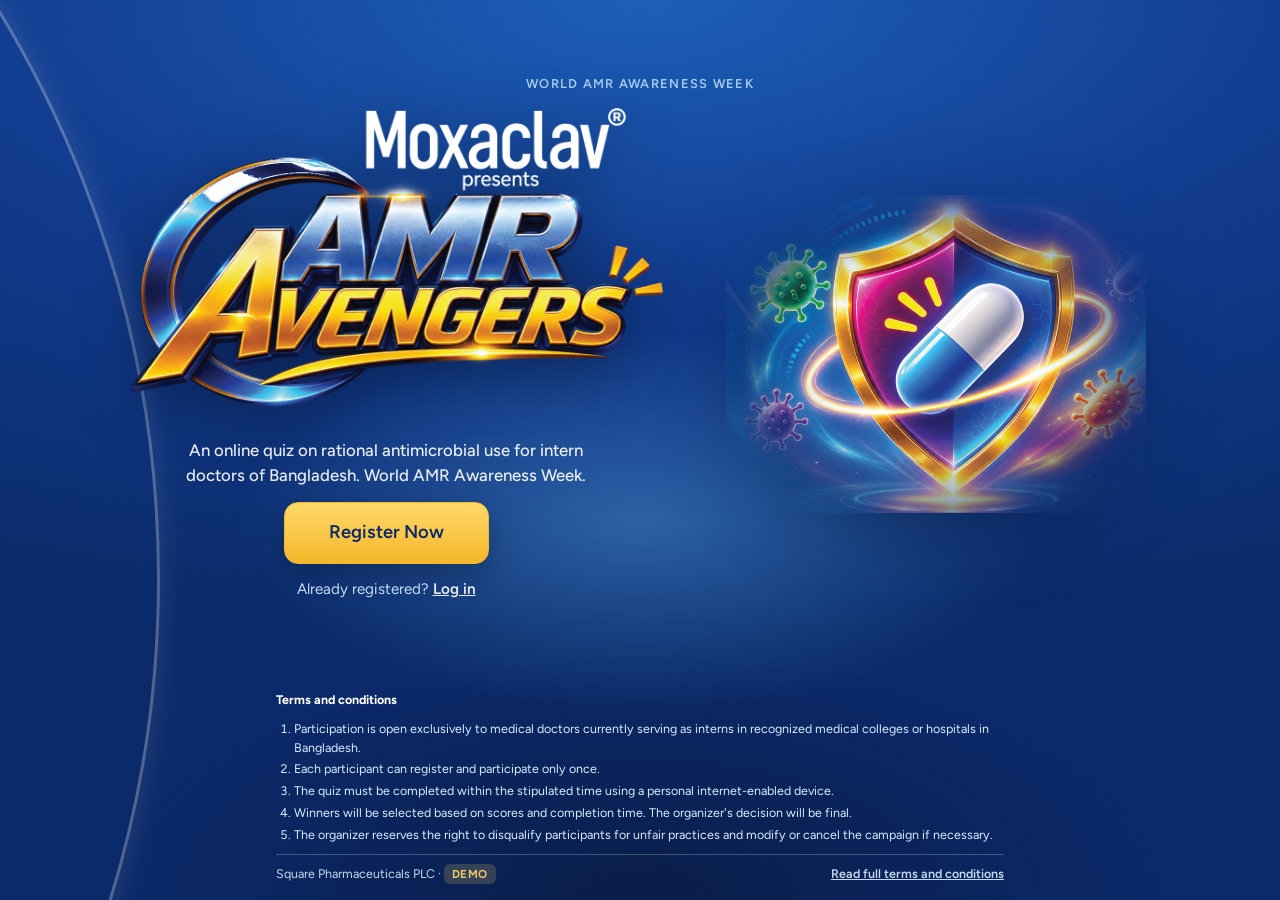
==== commit 1aa69bb8: "Remove the 18 to 24 November date from the start screen texts Co-Authored-By: Claude Fable 5.1 <nore" ====
--- a/demo/battle-of-interns-demo.html
+++ b/demo/battle-of-interns-demo.html
@@ -101,10 +101,13 @@
   background: var(--surface); border-bottom: 1px solid var(--line);
 }
 .topbar-in {
-  max-width: 1100px; margin: 0 auto; padding: 12px 16px;
+  max-width: 1100px; margin: 0 auto; padding: 8px 16px;
   display: flex; align-items: center; justify-content: space-between; gap: 12px;
 }
-.brand { display: flex; flex-direction: column; gap: 1px; min-width: 0; }
+.brand { display: flex; align-items: center; gap: 12px; min-width: 0; text-decoration: none; color: inherit; }
+.logo-badge { display: inline-flex; align-items: center; justify-content: center; background: linear-gradient(180deg, #1d5fb8 0%, #0b2a6a 100%); border-radius: 12px; padding: 6px 10px; flex-shrink: 0; box-shadow: 0 2px 8px rgba(11, 42, 106, 0.25); }
+.logo-badge img { height: 44px; width: auto; display: block; }
+@media (max-width: 480px) { .logo-badge img { height: 38px; } .brand .brand-sub { display: none; } }
 .brand-name { font-family: var(--font-display); font-weight: 700; font-size: 1.05rem; letter-spacing: -0.01em; }
 .brand-sub { font-size: 0.72rem; color: var(--muted); letter-spacing: 0.06em; text-transform: uppercase; }
 .topbar .pill { flex-shrink: 0; }
@@ -398,7 +401,7 @@
    localStorage. Used only for the standalone demo page. Nothing is sent anywhere. */
 window.BOI_API = (function () {
   "use strict";
-  const KEY = "boi_demo_v5";
+  const KEY = "boi_demo_v6";
   const uid = () => Math.random().toString(36).slice(2, 10) + Date.now().toString(36);
   const delay = (v) => new Promise((r) => setTimeout(() => r(v), 120));
   const fail = (m) => { throw new Error(m); };
@@ -408,7 +411,7 @@
   const DEFAULT_TERMS = "1. Participation is open exclusively to medical doctors currently serving as interns in recognized medical colleges or hospitals in Bangladesh.\n2. Each participant can register and participate only once.\n3. The quiz must be completed within the stipulated time using a personal internet-enabled device.\n4. Winners will be selected based on scores and completion time. The organizer's decision will be final.\n5. The organizer reserves the right to disqualify participants for unfair practices and modify or cancel the campaign if necessary.";
   const defaultSettings = () => ({ campaignName: "Battle of Interns", sponsor: "Moxaclav", durationSec: 600, questionCount: 25, shuffle: true, leaderboardPublic: true, showExplanations: true, registrationOpen: true,
     quizMode: "manual", quizOpen: true, quizStartAt: null, quizEndAt: null,
-    splashIcon: "", splashVisual: "", splashKicker: "World AMR Awareness Week · 18 to 24 November", splashCta: "Register Now", splashTheme: {}, splashHeadline: "Battle of Interns", splashSub: "An online quiz on rational antimicrobial use for intern doctors of Bangladesh. World AMR Awareness Week, 18 to 24 November.",
+    splashIcon: "", splashVisual: "", splashKicker: "World AMR Awareness Week", splashCta: "Register Now", splashTheme: {}, splashHeadline: "Battle of Interns", splashSub: "An online quiz on rational antimicrobial use for intern doctors of Bangladesh. World AMR Awareness Week.",
     bannerTop: { enabled: false, image: "", link: "" }, bannerPopup: { enabled: false, image: "", link: "", seconds: 10 }, terms: DEFAULT_TERMS });
   const seedMaterials = () => (window.BOI_SEED_MATERIALS || []).map((m, i) => ({ id: "m" + (i + 1), title: m.title, description: m.description || "", url: m.url || ((window.BOI_ASSET_BASE || "") + "materials/" + m.file), type: m.type || "link", size: m.size || null, visible: true, createdAt: Date.now() }));
 
@@ -580,6 +583,7 @@
       db.participants.forEach((p) => { const r = pRow(db, p); rows.push([rankOf(p), r.name, csvPhone(r.phone), r.bmdc, r.email, r.institution, csvPhone(r.birthDay), r.inBase ? "yes" : "no", new Date(r.registeredAt).toISOString(), r.status, r.score ?? "", r.total ?? "", r.timeTakenSec ?? "", r.tabSwitches, "", r.submittedAt ? new Date(r.submittedAt).toISOString() : ""]); });
       return { filename: `battle-of-interns-participants-${stamp}.csv`, csv: csv(rows) };
     },
+    async adminRanking(t) { const db = load(); adminCheck(db, t); return delay({ rows: ranked(db).map((x) => ({ rank: x.rank, name: x.p.name, phone: x.p.phone, bmdc: x.p.bmdc, email: x.p.email, institution: x.p.institution, score: x.a.score, total: x.a.total, timeTakenSec: x.a.timeTakenSec, submittedAt: x.a.submittedAt, late: false, tabSwitches: x.a.tabSwitches, inBase: db.smsBase.includes(x.p.phone) })), leaderboardPublic: db.settings.leaderboardPublic }); },
     async adminInstitutions(t) { const db = load(); adminCheck(db, t); return delay(sortedInst(db.institutions || [])); },
     async adminSaveInstitutions(t, list) { const db = load(); adminCheck(db, t); db.institutions = list === null ? (window.BOI_SEED_INSTITUTIONS || []).slice() : list.map((x) => String(x).trim()).filter(Boolean); save(db); return { ok: true }; },
     async adminMaterials(t) { const db = load(); adminCheck(db, t); return delay(db.materials.slice()); },
@@ -713,7 +717,7 @@
     const top = settings.banners && settings.banners.top;
     $app.innerHTML = `
       <header class="topbar"><div class="topbar-in">
-        <a class="brand" href="#" style="text-decoration:none;color:inherit"><span class="brand-name">${esc(settings.campaignName)}</span><span class="brand-sub">${esc(settings.sponsor)} &middot; World AMR Awareness Week</span></a>
+        <a class="brand" href="#" title="${esc(settings.campaignName)}"><span class="logo-badge"><img src="${esc(logoUrl())}" alt="${esc(settings.campaignName)}"></span><span class="brand-sub">World AMR Awareness Week</span></a>
         ${right}
       </div></header>
       ${banner && top && top.enabled && top.image ? `<div class="banner-top">${top.link ? `<a href="${esc(top.link)}" target="_blank" rel="noopener">` : ""}<img src="${esc(assetUrl(top.image))}" alt="">${top.link ? "</a>" : ""}</div>` : ""}
@@ -758,7 +762,7 @@
         <div class="splash poster" style="${vars}">
           <div class="splash-bg"></div>
           <div class="splash-body">
-            ${sp.kicker !== "" ? `<span class="splash-kicker">${esc(sp.kicker || "World AMR Awareness Week · 18 to 24 November")}</span>` : ""}
+            ${sp.kicker !== "" ? `<span class="splash-kicker">${esc(sp.kicker || "World AMR Awareness Week")}</span>` : ""}
             ${th.hideLogo ? `<h1>${esc(sp.headline || settings.campaignName)}</h1>` : `<img class="splash-logo" src="${esc(logoUrl())}" alt="${esc(sp.headline || settings.campaignName)}">`}
             ${sp.sub ? `<p class="splash-sub">${esc(sp.sub)}</p>` : ""}
             ${th.hideVisual ? "" : `<img class="splash-visual" src="${esc(visualUrl())}" alt="">`}
@@ -800,7 +804,7 @@
       if (token()) { location.hash = ""; return; }
       shell(`
         <div class="stack">
-          <div class="hero"><div class="hero-text"><span class="eyebrow">Registration</span><h1>Create your account</h1><p class="muted">Register once now. On quiz day you log in with your mobile number and a password you cannot forget.</p></div>${splashIcon()}</div>
+          <div class="hero"><div class="hero-text"><span class="eyebrow">Registration</span><h1>Create your account</h1><p class="muted">Register once now. On quiz day you log in with your mobile number and a password you cannot forget.</p></div>${HERO_ART}</div>
           ${settings.registrationOpen ? `
           <form class="card stack" id="regForm" novalidate>
             ${err ? `<div class="alert bad">${esc(err)}</div>` : ""}
@@ -1099,7 +1103,7 @@
       try { return await fn(); } catch (e) { if (/unauthori[sz]ed|sign in/i.test(e.message)) { Admin.token = null; session.del("boi_admin"); Admin.login("Session expired. Sign in again."); } else toast(e.message); throw e; }
     },
     render() {
-      const tabs = [["overview", "Overview"], ["questions", "Questions"], ["participants", "Participants"], ["materials", "Study materials"], ["appearance", "Splash & banners"], ["smsbase", "SMS base"], ["colleges", "Medical colleges"], ["settings", "Settings"]];
+      const tabs = [["overview", "Overview"], ["ranking", "Ranking"], ["questions", "Questions"], ["participants", "Participants"], ["materials", "Study materials"], ["appearance", "Splash & banners"], ["smsbase", "SMS base"], ["colleges", "Medical colleges"], ["settings", "Settings"]];
       shell(`<div class="stack">
         <div class="row between"><div><span class="eyebrow">Admin panel</span><h1>Campaign control</h1></div><div class="row"><a class="btn sm" href="#" target="_blank">View site</a><button class="btn sm ghost" id="btnLogout">Sign out</button></div></div>
         <div class="tabs">${tabs.map(([k, l]) => `<button class="tab ${Admin.tab === k ? "active" : ""}" data-t="${k}">${l}</button>`).join("")}</div>
@@ -1139,6 +1143,34 @@
       const bo = document.getElementById("btnOpen"), bc = document.getElementById("btnClose");
       if (bo) bo.addEventListener("click", async () => { if (await confirmBox({ title: "Open the quiz now?", body: "Every registered doctor will see the Start button immediately.", okText: "Open quiz" })) setOpen(true); });
       if (bc) bc.addEventListener("click", async () => { if (await confirmBox({ title: "Close the quiz?", body: "New attempts will be blocked. Doctors mid-quiz can still finish.", okText: "Close quiz", danger: true })) setOpen(false); });
+    },
+
+    async ranking(el) {
+      const r = await Admin.guard(() => API.adminRanking(Admin.token));
+      el.innerHTML = `<div class="stack">
+        <div class="row between"><div><h2>Ranking: ${r.rows.length} finished</h2><span class="small muted">Highest score, then faster completion time, then earlier submission. This view is always available to admin.</span></div>
+          <div class="row"><span class="pill ${r.leaderboardPublic ? "good" : "warn"}">${r.leaderboardPublic ? "Visible to participants" : "Hidden from participants"}</span><button class="btn sm" id="rkToggle">${r.leaderboardPublic ? "Hide from participants" : "Show to participants"}</button><button class="btn sm primary" id="rkXlsx">Download Excel</button><button class="btn sm" id="rkCsv">Download CSV</button></div></div>
+        <div class="table-wrap"><table><thead><tr><th>Rank</th><th>Name</th><th>Phone</th><th>BMDC</th><th>College</th><th>Score</th><th>Time</th><th>Submitted</th><th>Flags</th></tr></thead><tbody>
+          ${r.rows.length ? r.rows.map((x) => `<tr><td class="num"><b>${x.rank}</b></td><td>${esc(x.name)}</td><td class="num mono">${esc(x.phone)}</td><td class="num">${esc(x.bmdc || "")}</td><td class="small">${esc(x.institution || "")}</td><td class="num"><b>${x.score}</b>/${x.total}</td><td class="num">${mmss(x.timeTakenSec)}</td><td class="small num">${fmtDate(x.submittedAt)}</td><td>${x.late ? '<span class="pill bad">late</span> ' : ""}${x.tabSwitches > 3 ? `<span class="pill warn">${x.tabSwitches} tab switches</span> ` : ""}${x.inBase ? "" : '<span class="pill">outside SMS base</span>'}</td></tr>`).join("") : `<tr><td colspan="9" class="muted">No one has finished yet.</td></tr>`}
+        </tbody></table></div></div>`;
+      document.getElementById("rkToggle").addEventListener("click", async () => { await Admin.guard(() => API.adminSaveSettings(Admin.token, { leaderboardPublic: !r.leaderboardPublic })); await Admin.refreshSettings(); toast(r.leaderboardPublic ? "Ranking hidden from participants" : "Ranking now visible to participants"); Admin.ranking(el); });
+      const head = ["Rank", "Name", "Phone", "BMDC", "Email", "Medical college", "Score", "Total", "Time (mm:ss)", "Time (seconds)", "Submitted at", "Late submission", "Tab switches", "In SMS base"];
+      const rows = r.rows.map((x) => [x.rank, x.name, x.phone, x.bmdc || "", x.email, x.institution || "", x.score, x.total, mmss(x.timeTakenSec), x.timeTakenSec, fmtDate(x.submittedAt), x.late ? "yes" : "", x.tabSwitches, x.inBase ? "yes" : "no"]);
+      const stamp = new Date().toISOString().slice(0, 10);
+      document.getElementById("rkXlsx").addEventListener("click", async () => {
+        try {
+          await Admin.loadXlsx();
+          const ws = window.XLSX.utils.aoa_to_sheet([head, ...rows]);
+          rows.forEach((_, i) => { const c = ws[window.XLSX.utils.encode_cell({ r: i + 1, c: 2 })]; if (c) c.t = "s"; }); // phone stays text
+          ws["!cols"] = [6, 28, 14, 12, 26, 34, 7, 7, 12, 12, 20, 8, 8, 8].map((w) => ({ wch: w }));
+          const wb = window.XLSX.utils.book_new(); window.XLSX.utils.book_append_sheet(wb, ws, "Ranking");
+          const out = window.XLSX.write(wb, { bookType: "xlsx", type: "array" });
+          Admin.download(`ranking-${stamp}.xlsx`, new Blob([out], { type: "application/vnd.openxmlformats-officedocument.spreadsheetml.sheet" }));
+        } catch (ex) { toast(ex.message); }
+      });
+      document.getElementById("rkCsv").addEventListener("click", () => { const cell = (v, i) => i === 2 ? '="' + v + '"' : /[",\n]/.test(String(v)) ? '"' + String(v).replace(/"/g, '""') + '"' : String(v); Admin.download(`ranking-${stamp}.csv`, [head, ...rows].map((r) => r.map(cell).join(",")).join("\r\n"), "text/csv"); });
+    },
+    loadXlsx() { if (window.XLSX) return Promise.resolve(); return new Promise((res, rej) => { const sc = document.createElement("script"); sc.src = "https://cdnjs.cloudflare.com/ajax/libs/xlsx/0.18.5/xlsx.full.min.js"; sc.onload = res; sc.onerror = () => rej(new Error("Could not load the Excel writer. Use Download CSV instead.")); document.head.appendChild(sc); });
     },
 
     async questions(el) {
@@ -1289,7 +1321,7 @@
         <form class="card stack" id="apForm">
           <h2>Start screen</h2>
           <div class="grid-2">
-            <div class="field"><label for="sp_kicker">Small line above the logo</label><input class="input" id="sp_kicker" value="${esc(s.splashKicker ?? "World AMR Awareness Week · 18 to 24 November")}" placeholder="Leave empty to hide"></div>
+            <div class="field"><label for="sp_kicker">Small line above the logo</label><input class="input" id="sp_kicker" value="${esc(s.splashKicker ?? "World AMR Awareness Week")}" placeholder="Leave empty to hide"></div>
             <div class="field"><label for="sp_head">Headline (shown if the logo is hidden; also the page name)</label><input class="input" id="sp_head" value="${esc(s.splashHeadline || "")}"></div>
             <div class="field"><label for="sp_sub">Sub-line under the logo</label><input class="input" id="sp_sub" value="${esc(s.splashSub || "")}" placeholder="Leave empty to hide"></div>
             <div class="field"><label for="sp_cta">Button text</label><input class="input" id="sp_cta" value="${esc(s.splashCta || "Register Now")}"></div>
@@ -1376,7 +1408,7 @@
         return rows.map((r) => String(r[col] ?? "").trim()).filter(Boolean);
       };
       if (name.endsWith(".xlsx") || name.endsWith(".xls")) {
-        if (!window.XLSX) await new Promise((res, rej) => { const sc = document.createElement("script"); sc.src = "https://cdnjs.cloudflare.com/ajax/libs/xlsx/0.18.5/xlsx.full.min.js"; sc.onload = res; sc.onerror = () => rej(new Error("Could not load the Excel reader. Save the file as CSV and try again.")); document.head.appendChild(sc); });
+        await Admin.loadXlsx();
         const buf = await f.arrayBuffer(); const wb = window.XLSX.read(buf, { type: "array" }); const ws = wb.Sheets[wb.SheetNames[0]];
         return pick(window.XLSX.utils.sheet_to_json(ws, { header: 1, raw: false, defval: "" }));
       }
@@ -1451,9 +1483,10 @@
       document.getElementById("btnReset").addEventListener("click", async () => { if (await confirmBox({ title: "Delete all participants?", body: "Accounts, answers and rankings are deleted. This cannot be undone. Export first if you need the data.", okText: "Delete everything", danger: true })) { await Admin.guard(() => API.adminReset(Admin.token)); store.del("boi_token"); toast("Participants deleted"); Admin.tab = "overview"; Admin.render(); } });
     },
 
-    async download(filename, text, type) {
-      try { if (window.claude && window.claude.use) { const dl = await window.claude.use("downloads"); if (dl) { await dl.save({ filename, data: new Blob([text], { type }) }); return; } } } catch (e) { /* viewer declined; fall through */ }
-      const a = document.createElement("a"); a.href = URL.createObjectURL(new Blob([text], { type })); a.download = filename; document.body.appendChild(a); a.click(); a.remove();
+    async download(filename, data, type) {
+      const blob = data instanceof Blob ? data : new Blob([data], { type });
+      try { if (window.claude && window.claude.use) { const dl = await window.claude.use("downloads"); if (dl) { await dl.save({ filename, data: blob }); return; } } } catch (e) { /* viewer declined; fall through */ }
+      const a = document.createElement("a"); a.href = URL.createObjectURL(blob); a.download = filename; document.body.appendChild(a); a.click(); a.remove();
       setTimeout(() => URL.revokeObjectURL(a.href), 2000);
     },
   };
